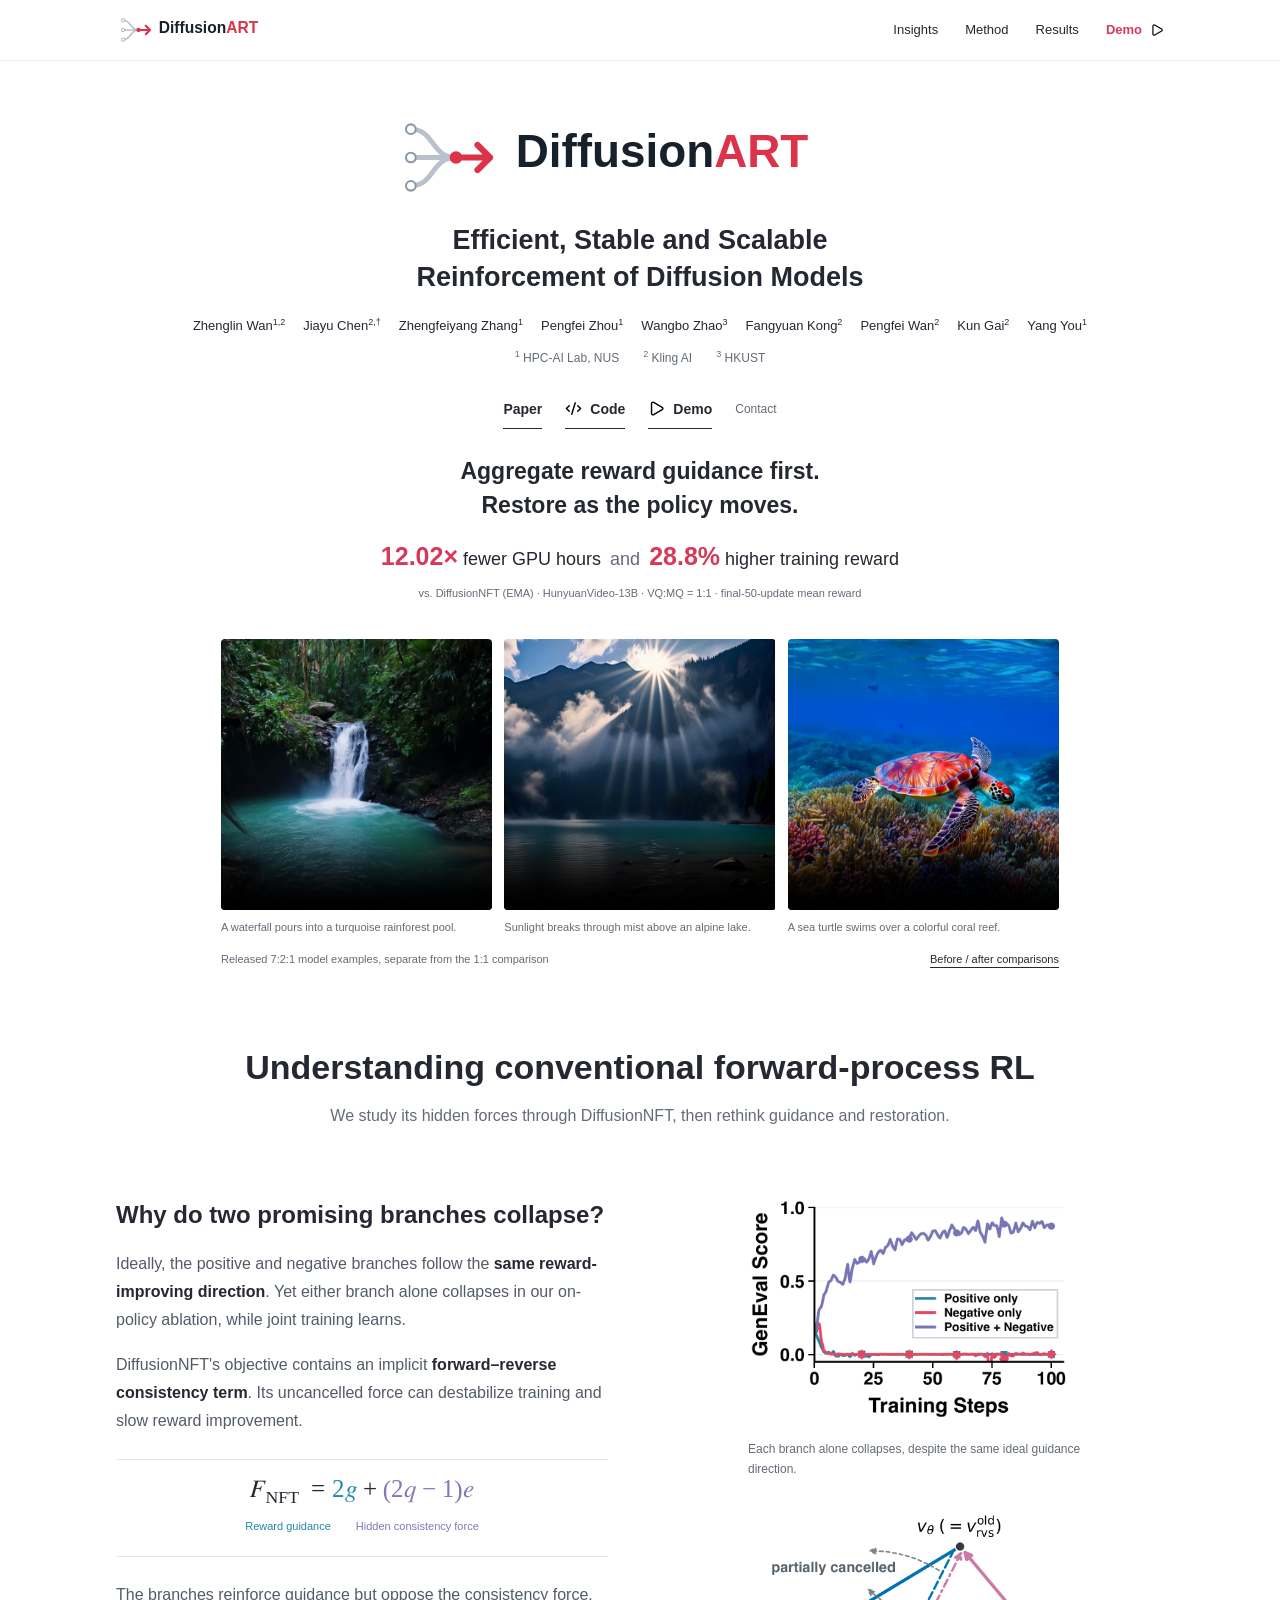
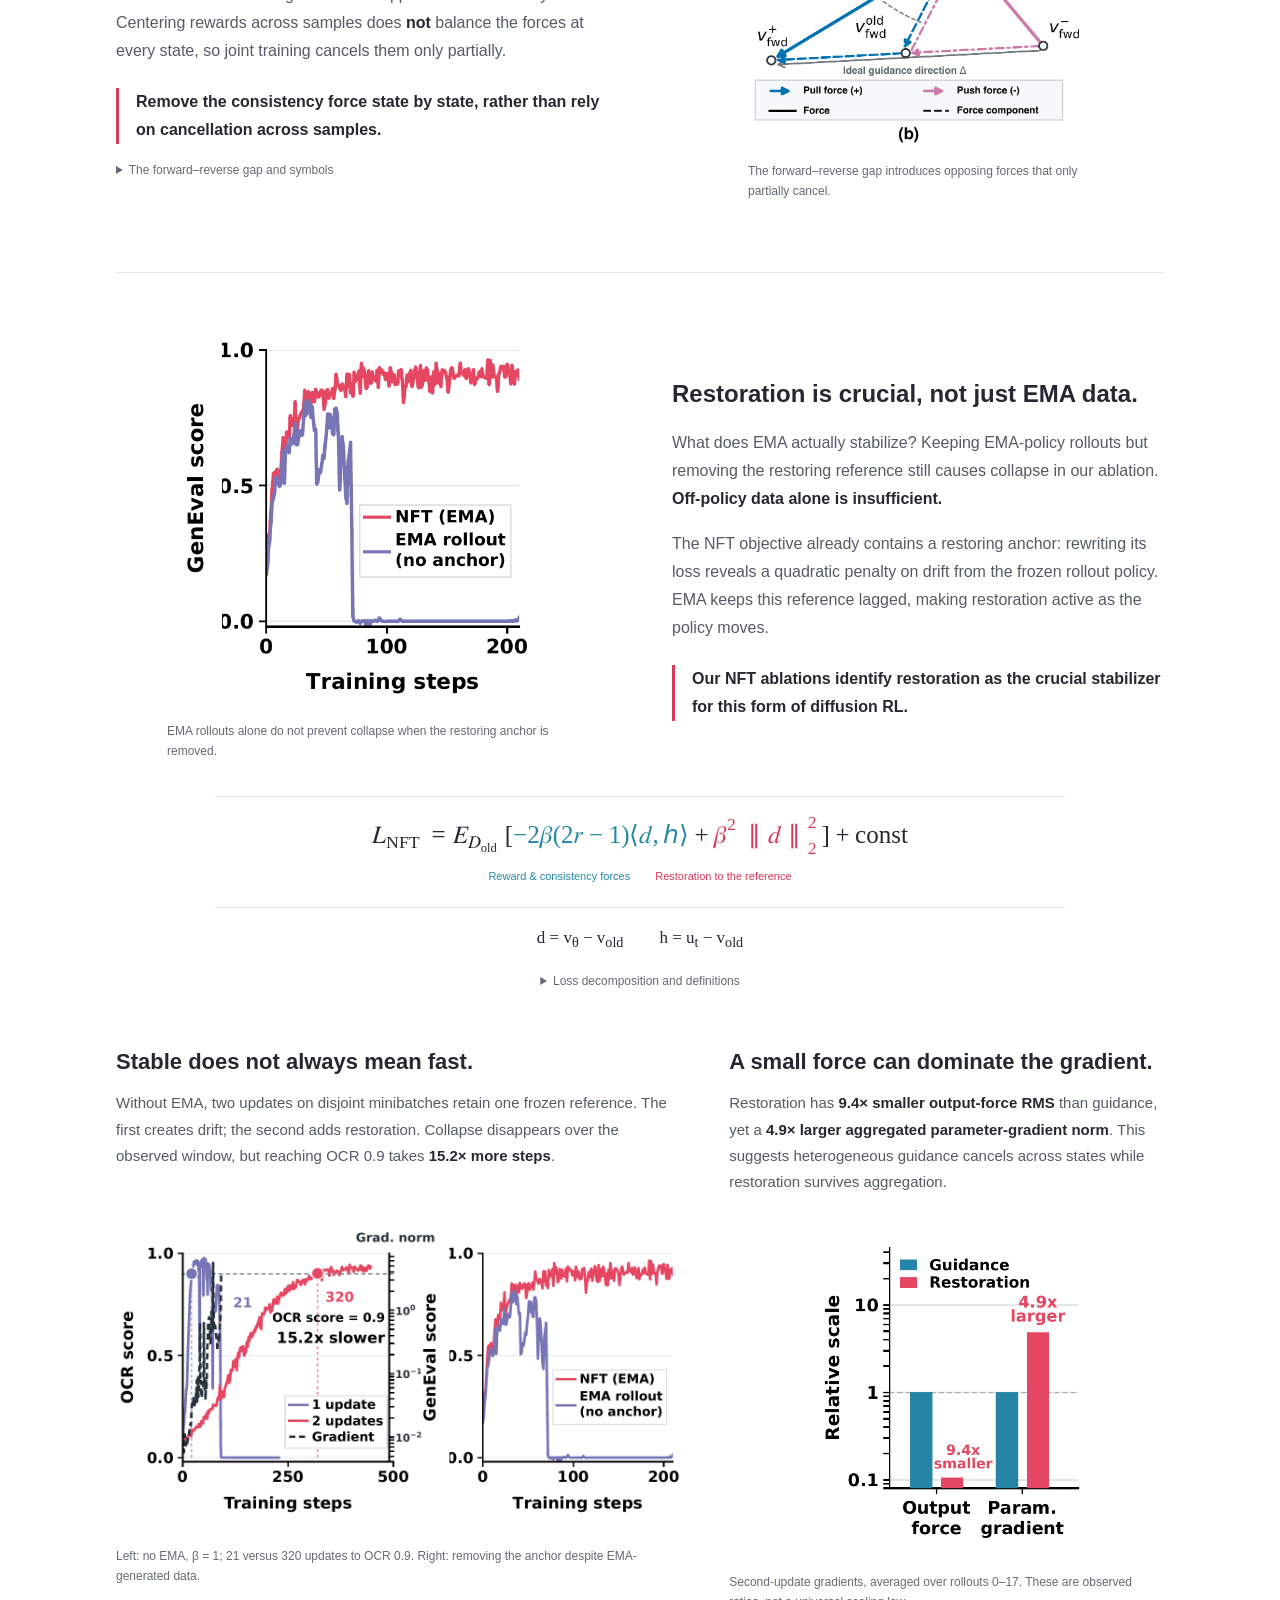
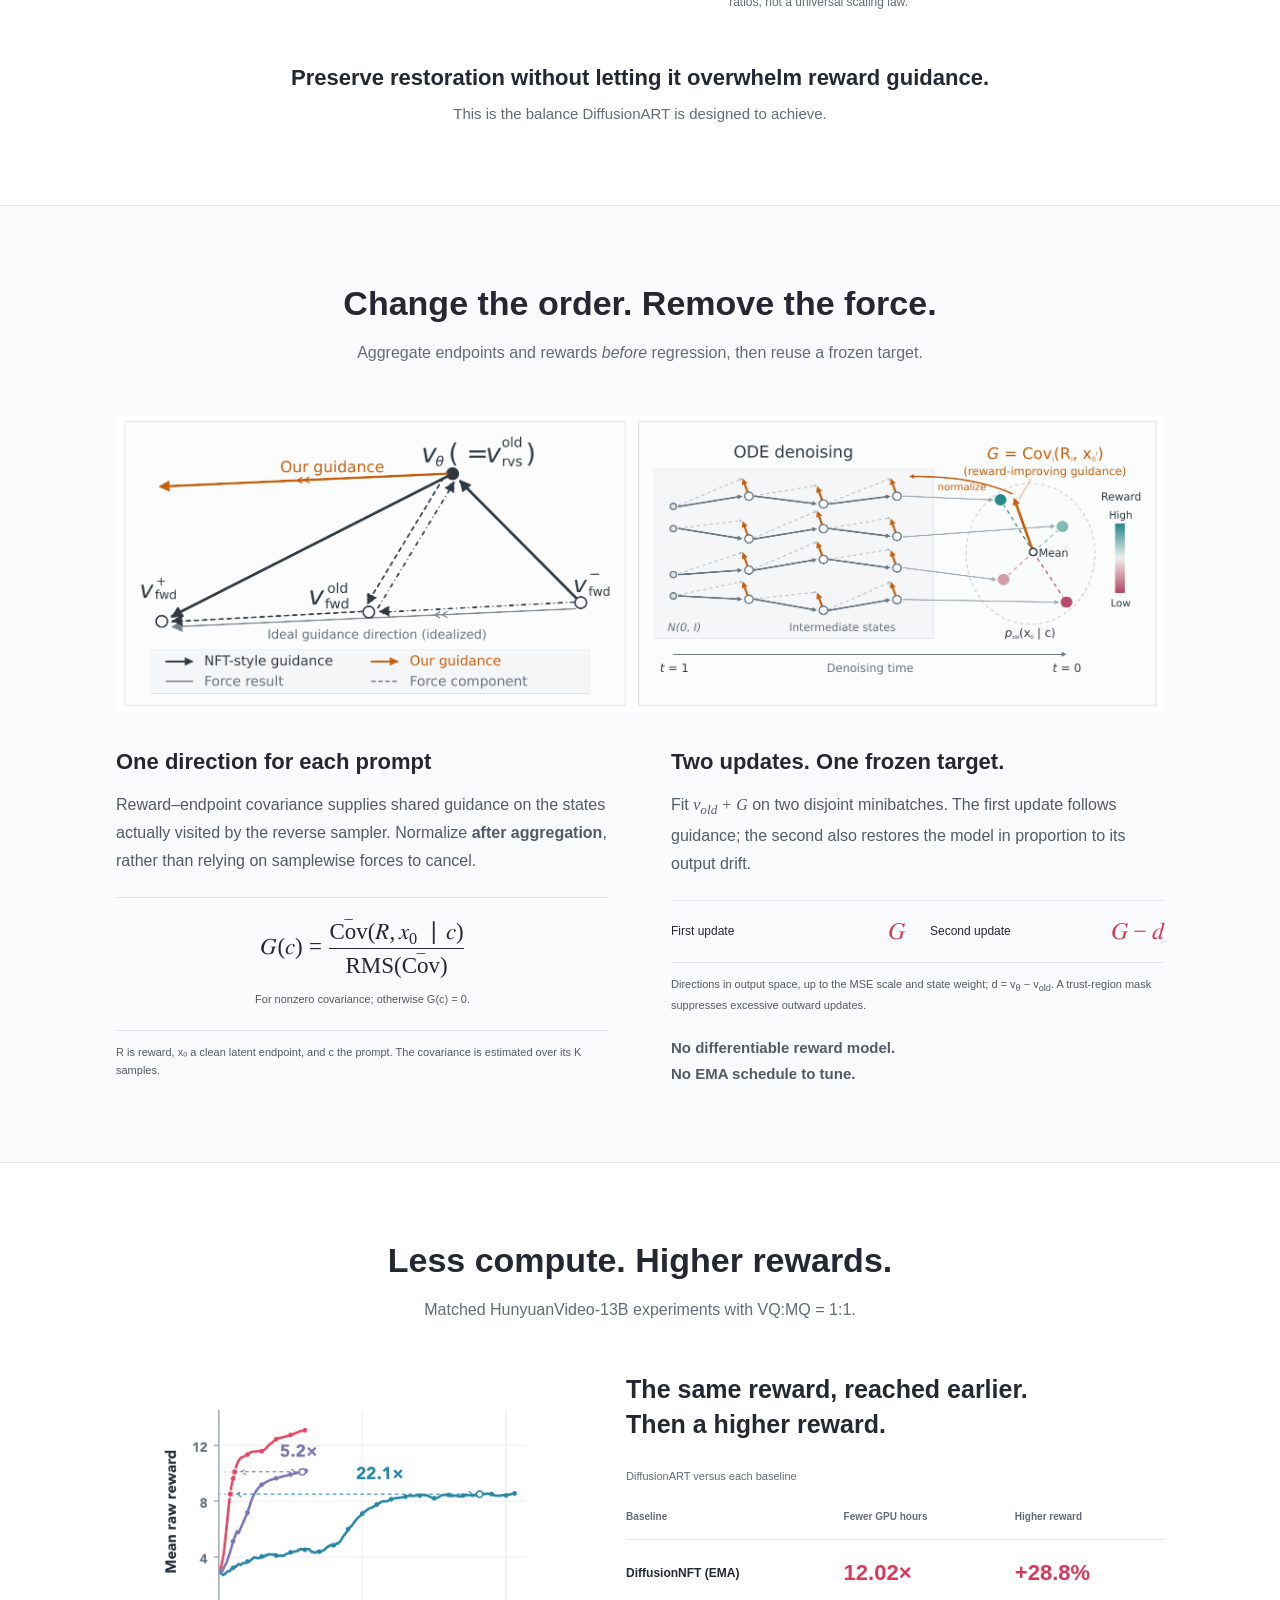
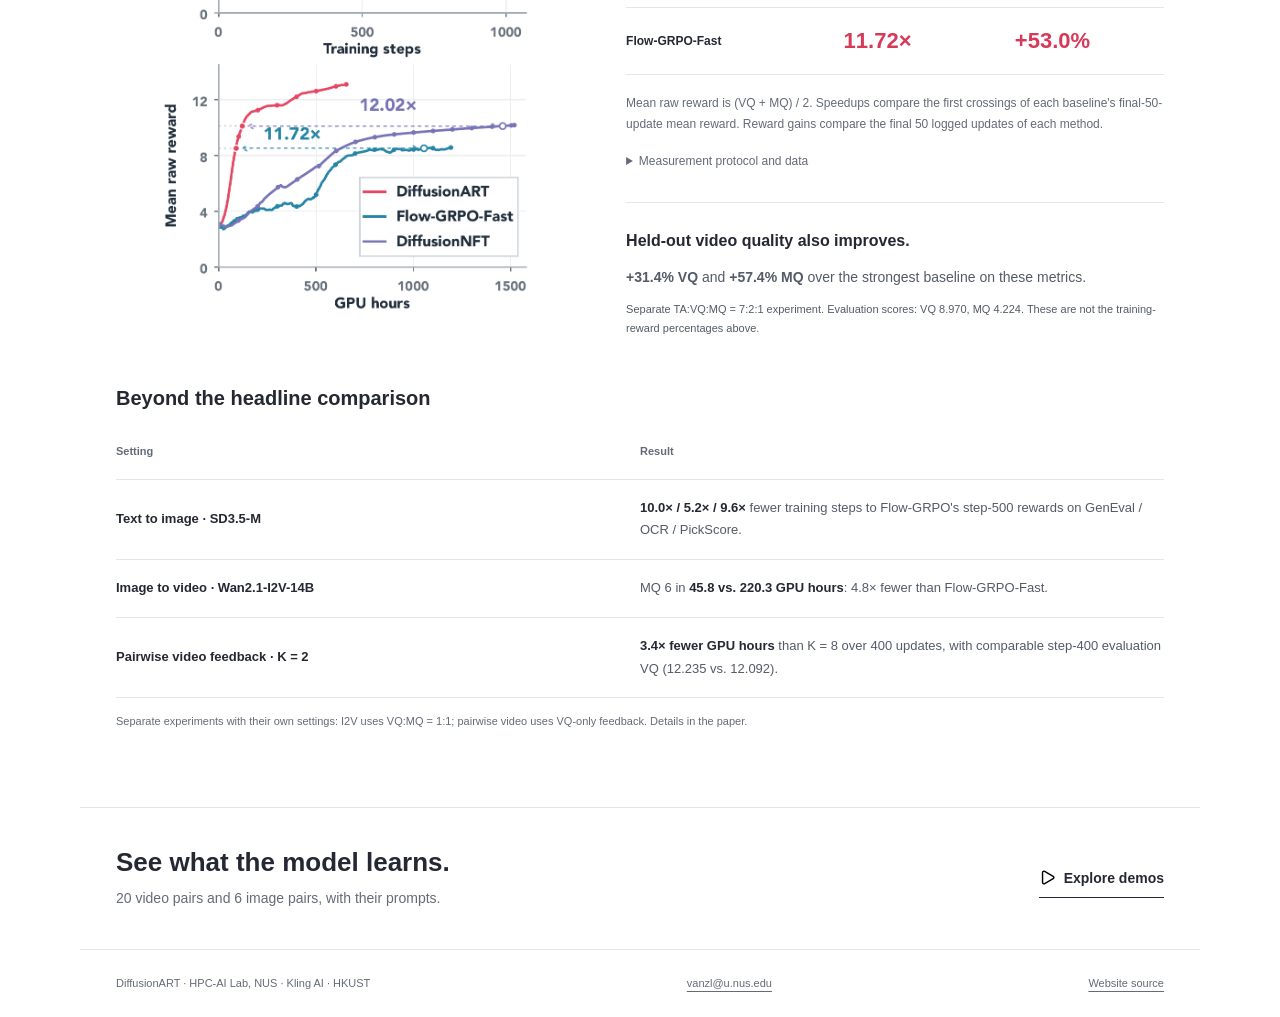
==== docs/index.html @ 5bbec7a7 "Keep the restoration equation legible on narrow screens" ====
<!doctype html>
<html lang="en">
<head>
  <meta charset="utf-8">
  <meta name="viewport" content="width=device-width, initial-scale=1">
  <meta name="theme-color" content="#ffffff">
  <meta name="description" content="DiffusionART discovers what destabilizes diffusion reinforcement, then builds efficient reward guidance with adaptive restoration. Across image and video generation.">
  <meta property="og:title" content="DiffusionART: Efficient, Stable and Scalable Reinforcement of Diffusion Models">
  <meta property="og:description" content="Aggregation-first guidance and adaptive restoration: 12.02x fewer GPU hours to DiffusionNFT's late-stage mean reward on HunyuanVideo-13B, VQ:MQ=1:1.">
  <meta property="og:image" content="https://vanzll.github.io/diffusionart-project/assets/hf-video-00101-after.jpg">
  <meta property="og:url" content="https://vanzll.github.io/diffusionart-project/">
  <link rel="canonical" href="https://vanzll.github.io/diffusionart-project/">
  <title>DiffusionART | Efficient diffusion reinforcement</title>
  <link rel="stylesheet" href="style.css?v=insights-v4">
  <script src="app.js?v=insights-v1" defer></script>
</head>
<body>
  <a class="skip" href="#main">Skip to content</a>
  <header class="site-header"><a href="index.html" class="wordmark"><img src="assets/logo.svg" width="170" height="36" alt="DiffusionART"></a><nav aria-label="Main navigation"><a href="#insight">Insights</a><a href="#method">Method</a><a href="#results">Results</a><a href="demo.html" class="demo-link">Demo <img src="assets/play.svg" width="14" height="14" alt=""></a></nav></header>
  <main id="main">
    <header class="paper-heading wrap">
      <h1><img class="paper-logo" src="assets/logo.svg" width="500" height="106" alt="DiffusionART"></h1>
      <p class="paper-title">Efficient, Stable and Scalable<br>Reinforcement of Diffusion Models</p>
      <div class="authors">
        <p class="author-names"><span>Zhenglin Wan<sup>1,2</sup></span><span>Jiayu Chen<sup>2,†</sup></span><span>Zhengfeiyang Zhang<sup>1</sup></span><span>Pengfei Zhou<sup>1</sup></span><span>Wangbo Zhao<sup>3</sup></span><span>Fangyuan Kong<sup>2</sup></span><span>Pengfei Wan<sup>2</sup></span><span>Kun Gai<sup>2</sup></span><span>Yang You<sup>1</sup></span></p>
        <p class="affiliations"><span><sup>1</sup> HPC-AI Lab, NUS</span><span><sup>2</sup> Kling AI</span><span><sup>3</sup> HKUST</span></p>
      </div>
      <div class="paper-links"><a class="resource-link" href="assets/DiffusionART-paper.pdf">Paper</a><a class="resource-link" href="https://github.com/vanzll/DiffusionART"><img src="assets/code-xml.svg" width="17" height="17" alt="">Code</a><a class="resource-link" href="demo.html"><img src="assets/play.svg" width="16" height="16" alt="">Demo</a><a class="contact-link" href="mailto:vanzl@u.nus.edu">Contact</a></div>
      <p class="hero-thesis">Aggregate reward guidance first.<br>Restore as the policy moves.</p>
      <p class="hero-result"><strong>12.02×</strong> fewer GPU hours <span>and</span> <strong>28.8%</strong> higher training reward<br><small>vs. DiffusionNFT (EMA) · HunyuanVideo-13B · VQ:MQ = 1:1 · final-50-update mean reward</small></p>
    </header>
    <section class="teaser wrap" aria-label="Selected released-model generations">
      <div class="showcase-reel">
        <figure><video class="showcase-video" controls loop muted playsinline preload="none" poster="assets/hf-video-00101-after.jpg" src="assets/hf-video-00101-after.mp4" aria-label="DiffusionART: rainforest waterfall"></video><figcaption>A waterfall pours into a turquoise rainforest pool.</figcaption></figure>
        <figure><video class="showcase-video" controls loop muted playsinline preload="none" poster="assets/hf-video-00102-after.jpg" src="assets/hf-video-00102-after.mp4" aria-label="DiffusionART: alpine lake in drifting mist"></video><figcaption>Sunlight breaks through mist above an alpine lake.</figcaption></figure>
        <figure><video class="showcase-video" controls loop muted playsinline preload="none" poster="assets/hf-video-00115-after.jpg" src="assets/hf-video-00115-after.mp4" aria-label="DiffusionART: sea turtle above a coral reef"></video><figcaption>A sea turtle swims over a colorful coral reef.</figcaption></figure>
      </div>
      <div class="teaser-toolbar"><span>Released 7:2:1 model examples, separate from the 1:1 comparison</span><a href="demo.html">Before / after comparisons</a></div>
    </section>
    <section class="section wrap" id="insight">
      <div class="section-heading"><h2>Understanding conventional forward-process RL</h2><p>We study its hidden forces through DiffusionNFT, then rethink guidance and restoration.</p></div>
      <div class="insight-row">
        <div class="insight-copy"><h3>Why do two promising branches collapse?</h3><p>Ideally, the positive and negative branches follow the <strong>same reward-improving direction</strong>. Yet either branch alone collapses in our on-policy ablation, while joint training learns.</p><p>DiffusionNFT's objective contains an implicit <strong>forward–reverse consistency term</strong>. Its uncancelled force can destabilize training and slow reward improvement.</p>
          <div class="equation"><math display="block" aria-label="At the on-policy initialization, NFT output force equals two times reward guidance plus two q minus one times the consistency gap"><mrow><msub><mi mathvariant="script">F</mi><mtext>NFT</mtext></msub><mo>=</mo><mstyle class="guidance-term"><mn>2</mn><mi>g</mi></mstyle><mo>+</mo><mstyle class="residual-term"><mo>(</mo><mn>2</mn><mi>q</mi><mo>−</mo><mn>1</mn><mo>)</mo><mi>e</mi></mstyle></mrow></math><div class="equation-key"><span class="guidance-term">Reward guidance</span><span class="residual-term">Hidden consistency force</span></div></div>
          <p>The branches reinforce guidance but oppose the consistency force. Centering rewards across samples does <strong>not</strong> balance the forces at every state, so joint training cancels them only partially.</p>
          <p class="insight-takeaway">Remove the consistency force state by state, rather than rely on cancellation across samples.</p>
          <details class="math-details"><summary>The forward–reverse gap and symbols</summary><p>Generated endpoints induce an ideal forward velocity that can differ from the reverse sampler's velocity. Their difference is the consistency gap e. The formula is the normalized output-space force at on-policy initialization for the NFT objective. With goodness weight r in [0,1], q = E[r | sₜ] and g = Cov(r, uₜ | sₜ), where uₜ = x₀ − ε is the rectified-flow target. See Section 3.1 of the paper.</p></details>
        </div>
        <div class="branch-evidence"><figure class="research-figure"><a href="assets/branch-collapse.webp"><img src="assets/branch-collapse.webp" width="924" height="674" loading="lazy" alt="On-policy GenEval ablation: positive-only and negative-only NFT branches collapse, while their combination improves reward."></a><figcaption>Each branch alone collapses, despite the same ideal guidance direction.</figcaption></figure><figure class="research-figure"><a href="assets/consistency-force.webp"><img src="assets/consistency-force.webp" width="1078" height="775" loading="lazy" alt="NFT's positive pull and negative push only partially cancel their forward-reverse consistency forces."></a><figcaption>The forward–reverse gap introduces opposing forces that only partially cancel.</figcaption></figure></div>
      </div>
      <div class="insight-row restoration-row">
        <figure class="research-figure"><a href="assets/ema-restoration.webp"><img src="assets/ema-restoration.webp?v=clean-panel" width="563" height="596" loading="lazy" alt="GenEval reward collapses when EMA rollouts are retained but the old-policy restoration anchor is removed; NFT with EMA remains stable."></a><figcaption>EMA rollouts alone do not prevent collapse when the restoring anchor is removed.</figcaption></figure>
        <div class="insight-copy"><h3>Restoration is crucial, not just EMA data.</h3><p>What does EMA actually stabilize? Keeping EMA-policy rollouts but removing the restoring reference still causes collapse in our ablation. <strong>Off-policy data alone is insufficient.</strong></p><p>The NFT objective already contains a restoring anchor: rewriting its loss reveals a quadratic penalty on drift from the frozen rollout policy. EMA keeps this reference lagged, making restoration active as the policy moves.</p><p class="insight-takeaway">Our NFT ablations identify restoration as the crucial stabilizer for this form of diffusion RL.</p></div>
      </div>
      <div class="restoration-equation">
        <div class="equation">
          <math class="wide-loss" display="block" aria-label="NFT loss equals the old-policy expectation of negative two beta times two r minus one times the inner product of d and h, plus beta squared times squared d norm, plus a constant"><mrow><msub><mi mathvariant="script">L</mi><mtext>NFT</mtext></msub><mo>=</mo><msub><mi mathvariant="double-struck">E</mi><msub><mi mathvariant="script">D</mi><mtext>old</mtext></msub></msub><mo>[</mo><mstyle class="guidance-term"><mo>−</mo><mn>2</mn><mi>β</mi><mo>(</mo><mn>2</mn><mi>r</mi><mo>−</mo><mn>1</mn><mo>)</mo><mo>⟨</mo><mi>d</mi><mo>,</mo><mi>h</mi><mo>⟩</mo></mstyle><mo>+</mo><mstyle class="restoration-term"><msup><mi>β</mi><mn>2</mn></msup><msubsup><mrow><mo>∥</mo><mi>d</mi><mo>∥</mo></mrow><mn>2</mn><mn>2</mn></msubsup></mstyle><mo>]</mo><mo>+</mo><mtext>const</mtext></mrow></math>
          <math class="narrow-loss" display="block" aria-label="NFT loss equals the old-policy expectation of negative two beta times two r minus one times the inner product of d and h, plus beta squared times squared d norm, plus a constant"><mtable columnalign="left" rowspacing="0.4em"><mtr><mtd><msub><mi mathvariant="script">L</mi><mtext>NFT</mtext></msub><mo>=</mo><msub><mi mathvariant="double-struck">E</mi><msub><mi mathvariant="script">D</mi><mtext>old</mtext></msub></msub><mo stretchy="false">[</mo><mstyle class="guidance-term"><mo>−</mo><mn>2</mn><mi>β</mi><mo>(</mo><mn>2</mn><mi>r</mi><mo>−</mo><mn>1</mn><mo>)</mo><mo>⟨</mo><mi>d</mi><mo>,</mo><mi>h</mi><mo>⟩</mo></mstyle></mtd></mtr><mtr><mtd><mspace width="3em"/><mo>+</mo><mstyle class="restoration-term"><msup><mi>β</mi><mn>2</mn></msup><msubsup><mrow><mo>∥</mo><mi>d</mi><mo>∥</mo></mrow><mn>2</mn><mn>2</mn></msubsup></mstyle><mo stretchy="false">]</mo><mo>+</mo><mtext>const</mtext></mtd></mtr></mtable></math>
          <div class="equation-key"><span class="guidance-term">Reward &amp; consistency forces</span><span class="restoration-term">Restoration to the reference</span></div>
        </div>
        <p class="equation-definition"><span>d = v<sub>θ</sub> − v<sub>old</sub></span><span>h = u<sub>t</sub> − v<sub>old</sub></span></p>
        <details class="math-details"><summary>Loss decomposition and definitions</summary><p>The expectation is over old-policy training data. v<sub>old</sub> is the frozen rollout-policy prediction, u<sub>t</sub> = x₀ − ε the forward velocity target, r ∈ [0,1] the reward-derived goodness weight, and β the NFT tilt coefficient. The constant does not depend on trainable parameters. The linear term carries both reward guidance and consistency force; the quadratic term restores the prediction to the reference. Its gradient vanishes at d = 0. This term is part of NFT's objective, not an extra regularizer added by EMA. See Section 3.2.</p></details>
      </div>
      <div class="restoration-evidence">
        <article><h3>Stable does not always mean fast.</h3><p>Without EMA, two updates on disjoint minibatches retain one frozen reference. The first creates drift; the second adds restoration. Collapse disappears over the observed window, but reaching OCR 0.9 takes <strong>15.2× more steps</strong>.</p><figure class="research-figure"><a href="assets/two-update-restoration.webp"><img src="assets/two-update-restoration.webp" width="1210" height="684" loading="lazy" alt="Left: without EMA, NFT with two disjoint updates reaches OCR 0.9 at step 320, versus step 21 for one update before it collapses. Right: EMA rollouts without the restoring anchor also collapse."></a><figcaption>Left: no EMA, β = 1; 21 versus 320 updates to OCR 0.9. Right: removing the anchor despite EMA-generated data.</figcaption></figure></article>
        <article><h3>A small force can dominate the gradient.</h3><p>Restoration has <strong>9.4× smaller output-force RMS</strong> than guidance, yet a <strong>4.9× larger aggregated parameter-gradient norm</strong>. This suggests heterogeneous guidance cancels across states while restoration survives aggregation.</p><figure class="research-figure"><a href="assets/restoration-gradient.webp"><img src="assets/restoration-gradient.webp" width="502" height="630" loading="lazy" alt="Relative guidance and restoration scales: restoration is 9.4 times smaller in output-force RMS but 4.9 times larger in aggregated parameter-gradient norm."></a><figcaption>Second-update gradients, averaged over rollouts 0–17. These are observed ratios, not a universal scaling law.</figcaption></figure></article>
      </div>
      <p class="restoration-insight">Preserve restoration without letting it overwhelm reward guidance.<br><span>This is the balance DiffusionART is designed to achieve.</span></p>
    </section>
    <section class="method-band" id="method"><div class="section wrap">
      <div class="section-heading"><h2>Change the order. Remove the force.</h2><p>Aggregate endpoints and rewards <em>before</em> regression, then reuse a frozen target.</p></div>
      <figure class="method-figure"><a class="method-desktop" href="assets/aggregation-first.webp"><img src="assets/aggregation-first.webp" width="2200" height="623" loading="lazy" alt="DiffusionART aggregates endpoint reward covariance, normalizes once, and shares this direction across states of reverse ODE trajectories."></a><div class="method-mobile"><a href="assets/aggregation-force.webp"><img src="assets/aggregation-force.webp" width="1089" height="623" loading="lazy" alt="Aggregation-first guidance removes the hidden consistency force."></a><a href="assets/aggregation-states.webp"><img src="assets/aggregation-states.webp" width="1100" height="623" loading="lazy" alt="Endpoint reward covariance is normalized once and shared across reverse-rollout states."></a></div></figure>
      <div class="method-details">
        <article>
          <h3>One direction for each prompt</h3>
          <p>Reward–endpoint covariance supplies shared guidance on the states actually visited by the reverse sampler. Normalize <strong>after aggregation</strong>, rather than relying on samplewise forces to cancel.</p>
          <div class="equation compact">
            <math display="block" aria-label="For nonzero covariance, G of c equals covariance of R and x zero given c divided by its root mean square">
              <mrow><mi>G</mi><mo stretchy="false">(</mo><mi>c</mi><mo stretchy="false">)</mo><mo>=</mo>
                <mfrac><mrow><mover><mi mathvariant="normal">Cov</mi><mo>¯</mo></mover><mo>(</mo><mi>R</mi><mo>,</mo><msub><mi>x</mi><mn>0</mn></msub><mo>∣</mo><mi>c</mi><mo>)</mo></mrow><mrow><mi mathvariant="normal">RMS</mi><mo>(</mo><mover><mi mathvariant="normal">Cov</mi><mo>¯</mo></mover><mo>)</mo></mrow></mfrac>
              </mrow>
            </math>
            <p class="equation-condition">For nonzero covariance; otherwise G(c) = 0.</p>
          </div>
          <p class="figure-note">R is reward, x₀ a clean latent endpoint, and c the prompt. The covariance is estimated over its K samples.</p>
        </article>
        <article><h3>Two updates. One frozen target.</h3><p>Fit <span class="inline-math">v<sub>old</sub> + G</span> on two disjoint minibatches. The first update follows guidance; the second also restores the model in proportion to its output drift.</p><div class="update-directions"><div><span>First update</span><math aria-label="First update descent direction G"><mi>G</mi></math></div><div><span>Second update</span><math aria-label="Second update descent direction G minus d"><mi>G</mi><mo>−</mo><mi>d</mi></math></div></div><p class="figure-note">Directions in output space, up to the MSE scale and state weight; d = v<sub>θ</sub> − v<sub>old</sub>. A trust-region mask suppresses excessive outward updates.</p><p class="method-bottomline">No differentiable reward model.<br>No EMA schedule to tune.</p></article>
      </div>
    </div></section>
    <section class="section wrap" id="results">
      <div class="section-heading"><h2>Less compute. Higher rewards.</h2><p>Matched HunyuanVideo-13B experiments with VQ:MQ = 1:1.</p></div>
      <div class="efficiency-layout">
        <figure class="curve"><a href="assets/video-efficiency.webp"><img src="assets/video-efficiency.webp" width="852" height="1140" loading="lazy" alt="Mean raw VQ/MQ reward against training steps and GPU hours. DiffusionART reaches each baseline's late-stage mean reward earlier, with 12.02 times and 11.72 times fewer GPU hours."></a></figure>
        <div class="efficiency-copy"><h3>The same reward, reached earlier.<br>Then a higher reward.</h3><table class="speed-table"><caption>DiffusionART versus each baseline</caption><thead><tr><th scope="col">Baseline</th><th scope="col">Fewer GPU hours</th><th scope="col">Higher reward</th></tr></thead><tbody><tr><th scope="row">DiffusionNFT (EMA)</th><td>12.02×</td><td>+28.8%</td></tr><tr><th scope="row">Flow-GRPO-Fast</th><td>11.72×</td><td>+53.0%</td></tr></tbody></table><p class="result-context">Mean raw reward is (VQ + MQ) / 2. Speedups compare the first crossings of each baseline's final-50-update mean reward. Reward gains compare the final 50 logged updates of each method.</p>
          <details class="math-details"><summary>Measurement protocol and data</summary><p>All methods use an eight-update causal EMA for crossing measurement. Targets are unsmoothed baseline means; crossings use observed points, without interpolation. Elapsed GPU hours include evaluation and waits. The baseline levels are empirical late-stage rewards, not a guarantee of asymptotic convergence.</p><p><a href="assets/cover-curves.csv" download>Curve data</a> / <a href="assets/cover-audit.json">Crossing audit</a> / <a href="assets/research-provenance.json">Figure sources</a></p></details>
          <div class="eval-result"><h4>Held-out video quality also improves.</h4><p><strong>+31.4% VQ</strong> and <strong>+57.4% MQ</strong> over the strongest baseline on these metrics.</p><p class="figure-note">Separate TA:VQ:MQ = 7:2:1 experiment. Evaluation scores: VQ 8.970, MQ 4.224. These are not the training-reward percentages above.</p></div>
        </div>
      </div>
      <div class="scope-results"><h3>Beyond the headline comparison</h3><table class="scope-table"><thead><tr><th scope="col">Setting</th><th scope="col">Result</th></tr></thead><tbody><tr><th scope="row">Text to image · SD3.5-M</th><td><strong>10.0× / 5.2× / 9.6×</strong> fewer training steps to Flow-GRPO's step-500 rewards on GenEval / OCR / PickScore.</td></tr><tr><th scope="row">Image to video · Wan2.1-I2V-14B</th><td>MQ 6 in <strong>45.8 vs. 220.3 GPU hours</strong>: 4.8× fewer than Flow-GRPO-Fast.</td></tr><tr><th scope="row">Pairwise video feedback · K = 2</th><td><strong>3.4× fewer GPU hours</strong> than K = 8 over 400 updates, with comparable step-400 evaluation VQ (12.235 vs. 12.092).</td></tr></tbody></table><p class="figure-note">Separate experiments with their own settings: I2V uses VQ:MQ = 1:1; pairwise video uses VQ-only feedback. Details in the paper.</p></div>
    </section>
    <section class="demo-invitation wrap"><div><h2>See what the model learns.</h2><p>20 video pairs and 6 image pairs, with their prompts.</p></div><a class="resource-link" href="demo.html"><img src="assets/play.svg" width="17" height="17" alt="">Explore demos</a></section>
  </main>
  <footer class="wrap"><p>DiffusionART · HPC-AI Lab, NUS · Kling AI · HKUST</p><a href="mailto:vanzl@u.nus.edu">vanzl@u.nus.edu</a><a href="https://github.com/vanzll/diffusionart-project">Website source</a></footer>
</body>
</html>
---- docs/style.css ----
:root { --ink:#252832; --muted:#646b77; --art:#d73958; --blue:#2588a6; --violet:#8078b9; --line:#e3e6eb; --wash:#fafbfc; --font:"Avenir Next",Avenir,"Segoe UI",Arial,sans-serif; }
* { box-sizing:border-box; }
html { scroll-behavior:smooth; scroll-padding-top:80px; }
body { margin:0; background:white; color:var(--ink); font:16px/1.75 var(--font); letter-spacing:0; }
[hidden] { display:none!important; }
figure,h1,h2,h3,h4,p { margin:0; }
img { display:block; max-width:100%; height:auto; }
a { color:inherit; text-underline-offset:4px; }
button { font:inherit; cursor:pointer; }
a:focus-visible,button:focus-visible,summary:focus-visible,[role=tabpanel]:focus-visible { outline:3px solid var(--blue); outline-offset:5px; }
.wrap { width:min(100%,1120px); margin-inline:auto; padding-inline:36px; }
.section { padding-block:76px; }
h2 { font-size:34px; font-weight:650; line-height:1.25; text-wrap:balance; }
h3 { font-size:24px; font-weight:650; line-height:1.35; text-wrap:balance; }
.section-heading { margin-bottom:48px; text-align:center; }
.section-heading p { margin:14px auto 0; max-width:700px; color:var(--muted); }
.site-header { min-height:60px; padding:12px max(24px,calc((100% - 1048px)/2)); border-bottom:1px solid #eef0f3; display:flex; align-items:center; justify-content:space-between; gap:20px; background:#fffffff5; position:sticky; top:0; z-index:20; }
.wordmark { font-size:18px; font-weight:750; text-decoration:none; }
.wordmark img { width:170px; height:auto; }
nav { display:flex; align-items:center; gap:27px; font-size:13px; font-weight:500; }
nav a { text-decoration:none; }nav a:hover,nav a[aria-current=page] { color:var(--art); }
.demo-link { display:flex; align-items:center; gap:8px; color:var(--art); font-weight:650; }
.skip { position:absolute; top:-80px; left:12px; z-index:99; background:white; padding:10px; }.skip:focus { top:10px; }
.paper-heading { padding-top:44px; padding-bottom:32px; text-align:center; }
.paper-logo { width:500px; margin-inline:auto; }
h1 { font-size:64px; font-weight:750; line-height:1.1; color:var(--art); }
.paper-title { font-size:27px; line-height:1.35; font-weight:550; margin:12px auto 20px; max-width:870px; text-wrap:balance; }
.author-names { display:flex; justify-content:center; flex-wrap:wrap; column-gap:18px; row-gap:3px; max-width:930px; margin-inline:auto; font-size:13px; }
.author-names span { white-space:nowrap; }sup { font-size:9px; }
.affiliations { display:flex; justify-content:center; flex-wrap:wrap; gap:5px 24px; margin-top:9px; color:var(--muted); font-size:12px; }
.paper-links { display:flex; align-items:center; justify-content:center; flex-wrap:wrap; gap:23px; margin-top:20px; }
.resource-link { display:inline-flex; align-items:center; gap:8px; min-height:40px; text-decoration:none; font-size:14px; font-weight:600; border-bottom:1px solid var(--ink); }
.resource-link:hover { color:var(--art); border-color:var(--art); }
.resource-link img { width:17px; height:17px; }
.contact-link { font-size:12px; color:var(--muted); text-decoration:none; }
.hero-thesis { font-size:23px; line-height:1.45; font-weight:600; margin-top:26px; }
.hero-result { margin-top:14px; font-size:18px; line-height:1.65; }.hero-result strong { color:var(--art); font-weight:750; font-size:25px; }.hero-result>span { color:var(--muted); padding-inline:4px; }.hero-result small { font-size:11px; color:var(--muted); }
.teaser { max-width:910px; }
.showcase-reel { display:grid; grid-template-columns:repeat(3,minmax(0,1fr)); gap:12px; }
.showcase-reel video { display:block; width:100%; aspect-ratio:1; object-fit:contain; background:var(--wash); border-radius:4px; }
.showcase-reel figcaption { padding-top:9px; font-size:11px; color:var(--muted); line-height:1.55; }
.teaser-toolbar { display:flex; align-items:center; justify-content:space-between; gap:15px; padding-top:14px; font-size:11px; color:var(--muted); }.teaser-toolbar a { color:var(--ink); }
.insight-row { display:grid; grid-template-columns:minmax(0,1fr) minmax(0,1fr); align-items:center; gap:64px; }
.insight-copy h3 { margin-bottom:18px; }.insight-copy p { color:#535b68; }.insight-copy p+p { margin-top:17px; }.insight-copy strong { color:var(--ink); font-weight:650; }
.insight-copy .insight-takeaway { border-left:3px solid var(--art); padding-left:17px; margin-top:23px; color:var(--ink); font-weight:600; }
.branch-evidence { display:grid; gap:24px; }.branch-evidence .research-figure { max-width:340px; margin-inline:auto; }
.research-figure img { width:100%; height:auto; }.research-figure figcaption { font-size:12px; line-height:1.65; color:var(--muted); margin-top:14px; }
.equation { margin-block:24px; padding-block:20px; border-block:1px solid var(--line); font-size:25px; }
math { font-family:"STIX Two Math","Cambria Math",serif; }.guidance-term { color:var(--blue); }.residual-term { color:var(--violet); }
.restoration-term { color:var(--art); }
.equation-key { display:flex; justify-content:center; gap:25px; margin-top:13px; font-size:11px; font-family:var(--font); }
.equation-condition { font-size:11px!important; text-align:center; margin-top:12px; }
.math-details { margin-top:16px; font-size:12px; color:var(--muted); }.math-details summary { cursor:pointer; width:fit-content; }.math-details p { margin-top:10px; font-size:12px; }
.restoration-row { margin-top:70px; padding-top:65px; border-top:1px solid var(--line); }.restoration-row .research-figure { max-width:390px; margin-inline:auto; }.restoration-row .research-figure img { max-height:370px; object-fit:contain; }
.insight-copy .discovery { font-size:22px; line-height:1.65; }.discovery strong { color:var(--art); }
.restoration-equation { max-width:850px; margin:35px auto 0; }.restoration-equation .equation { margin-bottom:15px; font-size:25px; }.restoration-equation .math-details { text-align:center; }.restoration-equation summary { margin-inline:auto; }.restoration-equation .math-details p { text-align:left; }
.narrow-loss { display:none; }
.equation-definition { display:flex; justify-content:center; flex-wrap:wrap; gap:8px 36px; font-family:Georgia,serif; font-size:17px; }
.restoration-evidence { display:grid; grid-template-columns:minmax(0,1.3fr) minmax(0,1fr); gap:48px; margin-top:55px; }.restoration-evidence h3 { font-size:22px; margin-bottom:14px; }.restoration-evidence p { color:#535b68; font-size:15px; }.restoration-evidence strong { color:var(--ink); }.restoration-evidence .research-figure { margin:24px auto 0; }.restoration-evidence img { height:340px; object-fit:contain; }
.restoration-insight { margin:48px auto 0; text-align:center; font-size:22px; line-height:1.55; font-weight:600; max-width:750px; }.restoration-insight span { color:var(--muted); font-size:15px; font-weight:400; }
.figure-note { font-size:11px; line-height:1.7; color:var(--muted); }.insight-copy .figure-note { margin-top:12px; }
.method-band { background:var(--wash); border-block:1px solid var(--line); }.method-figure img { width:100%; height:auto; }
.method-mobile { display:none; }
.method-details { display:grid; grid-template-columns:repeat(2,minmax(0,1fr)); gap:62px; margin:35px auto 0; }.method-details h3 { font-size:22px; margin-bottom:15px; }.method-details p { color:#535b68; }.method-details .figure-note { font-size:11px; }.equation.compact { margin:22px 0 12px; font-size:23px; }.inline-math { font-family:Georgia,serif; font-style:italic; white-space:nowrap; }
.update-directions { display:grid; grid-template-columns:repeat(2,minmax(0,1fr)); gap:25px; margin:22px 0 12px; padding:20px 0; border-block:1px solid var(--line); }.update-directions div { display:flex; align-items:center; justify-content:space-between; gap:10px; font-size:12px; }.update-directions math { font-size:24px; color:var(--art); }.method-bottomline { margin-top:20px; font-size:15px; font-weight:600; line-height:1.7; }
.efficiency-layout { display:grid; grid-template-columns:minmax(0,.9fr) minmax(0,1.1fr); align-items:center; gap:70px; }.curve { max-width:390px; margin-inline:auto; }.curve img { width:100%; height:auto; }.efficiency-copy h3 { font-size:25px; line-height:1.4; }
.speed-table { width:100%; border-collapse:collapse; margin:25px 0 18px; text-align:left; font-size:12px; }.speed-table caption { text-align:left; font-size:11px; color:var(--muted); margin-bottom:8px; }.speed-table th,.speed-table td { padding:14px 7px; border-bottom:1px solid var(--line); }.speed-table th:first-child { padding-left:0; }.speed-table th { font-weight:550; }.speed-table thead { font-size:10px; color:var(--muted); }.speed-table td { font-size:22px; color:var(--art); font-weight:650; font-variant-numeric:tabular-nums; white-space:nowrap; }
.result-context { color:var(--muted); font-size:12px; }.eval-result { margin-top:30px; padding-top:24px; border-top:1px solid var(--line); }.eval-result h4 { font-size:16px; font-weight:650; }.eval-result p { margin-top:10px; font-size:14px; color:#535b68; }.eval-result .figure-note { font-size:11px; }
.scope-results { margin-top:48px; }.scope-results h3 { font-size:20px; margin-bottom:13px; }.scope-table { width:100%; border-collapse:collapse; font-size:13px; text-align:left; }.scope-table td,.scope-table th { border-bottom:1px solid var(--line); padding:17px 0; }.scope-table th { width:36%; padding-right:28px; font-weight:550; }.scope-table thead { color:var(--muted); font-size:11px; }.scope-table td { color:#535b68; }.scope-table strong { color:var(--ink); font-weight:650; }.scope-results>.figure-note { margin-top:14px; }
.demo-invitation { display:flex; align-items:center; justify-content:space-between; gap:28px; padding-block:38px; border-top:1px solid var(--line); }.demo-invitation h2 { font-size:26px; }.demo-invitation p { margin-top:8px; font-size:14px; color:var(--muted); }.demo-invitation .resource-link { white-space:nowrap; }
footer { border-top:1px solid var(--line); padding-block:24px; display:flex; justify-content:space-between; flex-wrap:wrap; gap:12px; font-size:11px; color:var(--muted); }
.demo-heading { padding-block:46px 13px; text-align:center; }.demo-heading h1 { font-size:42px; color:var(--ink); }
.result-tabs { display:flex; justify-content:center; gap:36px; border-bottom:1px solid var(--line); margin:15px 0 28px; }.result-tabs button { background:none; border:0; border-bottom:2px solid transparent; padding:12px 0; font-size:14px; color:var(--muted); }.result-tabs button[aria-selected=true] { color:var(--art); border-color:var(--art); font-weight:650; }
.demo-panel { padding-bottom:8px; }.gallery-heading { display:flex; justify-content:space-between; align-items:center; gap:15px; margin:16px 0 12px; }.gallery-heading h3 { font-size:21px; }.pair-actions { display:flex; gap:8px; }
.icon-button { display:flex; align-items:center; justify-content:center; width:38px; height:38px; border:1px solid var(--line); border-radius:4px; background:white; }.icon-button:hover { border-color:var(--art); }.icon-button:disabled { opacity:.45; cursor:wait; }.icon-button img { width:18px; height:18px; }
.prompt { font-family:Georgia,serif; font-size:21px; line-height:1.5; min-height:80px; padding:3px 0 18px; max-width:850px; overflow-wrap:anywhere; }
.video-pair,.image-pair { display:grid; grid-template-columns:repeat(2,minmax(0,1fr)); gap:16px; max-width:900px; margin-inline:auto; }.video-pair video,.image-pair img { display:block; width:100%; aspect-ratio:1; object-fit:contain; background:var(--wash); border-radius:4px; }
.video-pair figcaption,.image-pair figcaption { padding:0 0 9px; color:var(--muted); font-size:12px; }.art-label { color:var(--art)!important; font-weight:650; }
.media-status { margin-top:7px; min-height:23px; font-size:12px; color:var(--muted); }
.choices { display:grid; grid-template-columns:repeat(6,minmax(0,1fr)); gap:14px; margin-top:12px; }.choices button { padding:0; background:transparent; border:0; border-bottom:2px solid transparent; text-align:left; font-size:12px; color:var(--muted); }.choices img { width:100%; aspect-ratio:1; object-fit:contain; border-radius:2px; }.choices span { display:block; padding:7px 0; }.choices button[aria-pressed=true] { color:var(--art); border-color:var(--art); font-weight:650; }.choices button:hover img { opacity:.85; }
#video-choices { grid-template-columns:repeat(8,minmax(0,1fr)); }
.provenance { margin-top:16px; font-size:11px; color:var(--muted); }.provenance summary { cursor:pointer; width:fit-content; }.provenance p { margin-top:8px; overflow-wrap:anywhere; }.benchmark { font-size:12px; color:var(--blue); }.selection-note { margin-block:25px 38px; color:var(--muted); font-size:11px; }
@media(max-width:850px) { .wrap { padding-inline:24px; }.section { padding-block:58px; }.insight-row,.method-details { gap:35px; }.efficiency-layout { gap:30px; }.paper-title { font-size:25px; }.speed-table td { font-size:19px; }.speed-table th,.speed-table td { padding-inline:4px; } }
@media(max-width:650px) {
  html { scroll-padding-top:66px; }.site-header { padding:12px 18px; min-height:54px; gap:15px; }.wordmark { font-size:16px; }nav { gap:16px; font-size:12px; }nav a[href='#method'] { display:none; }.demo-link { gap:5px; }
  .wordmark img { width:140px; }.paper-logo { width:370px; }
  .wrap { padding-inline:20px; }.paper-heading { padding-top:32px; padding-bottom:24px; }h1 { font-size:44px; }.paper-title { font-size:21px; margin-top:11px; margin-bottom:18px; }.paper-title br { display:none; }.author-names { font-size:11px; gap:3px 12px; }.affiliations { font-size:10px; gap:4px 15px; }.paper-links { gap:21px; margin-top:17px; }.resource-link { font-size:12px; min-height:36px; }.hero-thesis { font-size:20px; margin-top:22px; }.hero-result { font-size:15px; }.hero-result strong { font-size:21px; }.hero-result small { font-size:10px; }
  .showcase-reel { gap:7px; }.showcase-reel figcaption { font-size:9px; line-height:1.45; }.teaser-toolbar { font-size:10px; }
  .section { padding-block:48px; }h2 { font-size:27px; }h3 { font-size:22px; }.section-heading { margin-bottom:30px; }.section-heading p { font-size:14px; }.insight-row { grid-template-columns:1fr; gap:28px; }.insight-copy p { font-size:14px; }.research-figure { max-width:450px; margin-inline:auto; }.research-figure figcaption { font-size:11px; }.restoration-row { margin-top:40px; padding-top:40px; }.restoration-row .insight-copy { order:-1; }.restoration-row .research-figure img { max-height:300px; }.insight-copy .discovery { font-size:20px; }.insight-copy .figure-note { font-size:11px; }.equation { font-size:24px; }.equation-key { gap:20px; font-size:10px; }
  .branch-evidence { gap:25px; }.restoration-equation .equation { font-size:17px; }.restoration-equation .wide-loss { display:none; }.restoration-equation .narrow-loss { display:block math; }.restoration-equation .equation-key { gap:12px; font-size:10px; }.equation-definition { font-size:15px; gap:8px 25px; }.restoration-evidence { grid-template-columns:1fr; gap:36px; margin-top:38px; }.restoration-evidence p { font-size:14px; }.restoration-evidence .research-figure { max-width:310px; }.restoration-evidence img { height:310px; }.restoration-insight { font-size:20px; margin-top:35px; }.restoration-insight span { font-size:13px; }
  .method-details { grid-template-columns:1fr; gap:38px; margin-top:25px; }.method-details p { font-size:14px; }.method-details .figure-note { font-size:11px; }.update-directions { margin-top:18px; }.method-details h3 { font-size:21px; }.method-desktop { display:none; }.method-mobile { display:grid; gap:18px; }.method-bottomline { font-size:14px; }
  .efficiency-layout { grid-template-columns:1fr; gap:28px; }.curve { max-width:330px; }.efficiency-copy h3 { font-size:22px; }.speed-table td { font-size:21px; }.scope-results { margin-top:35px; }.scope-table { font-size:12px; }.scope-table th { width:37%; padding-right:15px; }.scope-results>.figure-note { font-size:10px; }
  .demo-invitation { align-items:flex-start; flex-direction:column; gap:14px; padding-block:28px; }.demo-invitation h2 { font-size:23px; }.demo-invitation p { font-size:13px; }
  .demo-heading { padding-top:32px; }.demo-heading h1 { font-size:32px; }.result-tabs { margin-top:10px; }.gallery-heading h3 { font-size:19px; }.prompt { font-size:17px; min-height:92px; }.video-pair,.image-pair { gap:8px; }.video-pair figcaption,.image-pair figcaption { font-size:11px; }.choices,#video-choices { grid-template-columns:repeat(3,minmax(0,1fr)); gap:12px; }.choices button { font-size:11px; }.benchmark { font-size:11px; }
}
@media(max-width:360px) { .wordmark { font-size:14px; }.wordmark img { width:120px; }nav { gap:11px; font-size:11px; }.restoration-equation .equation { font-size:15px; }.speed-table { font-size:11px; }.speed-table td { font-size:18px; } }
@media(prefers-reduced-motion:reduce) { html { scroll-behavior:auto; } }
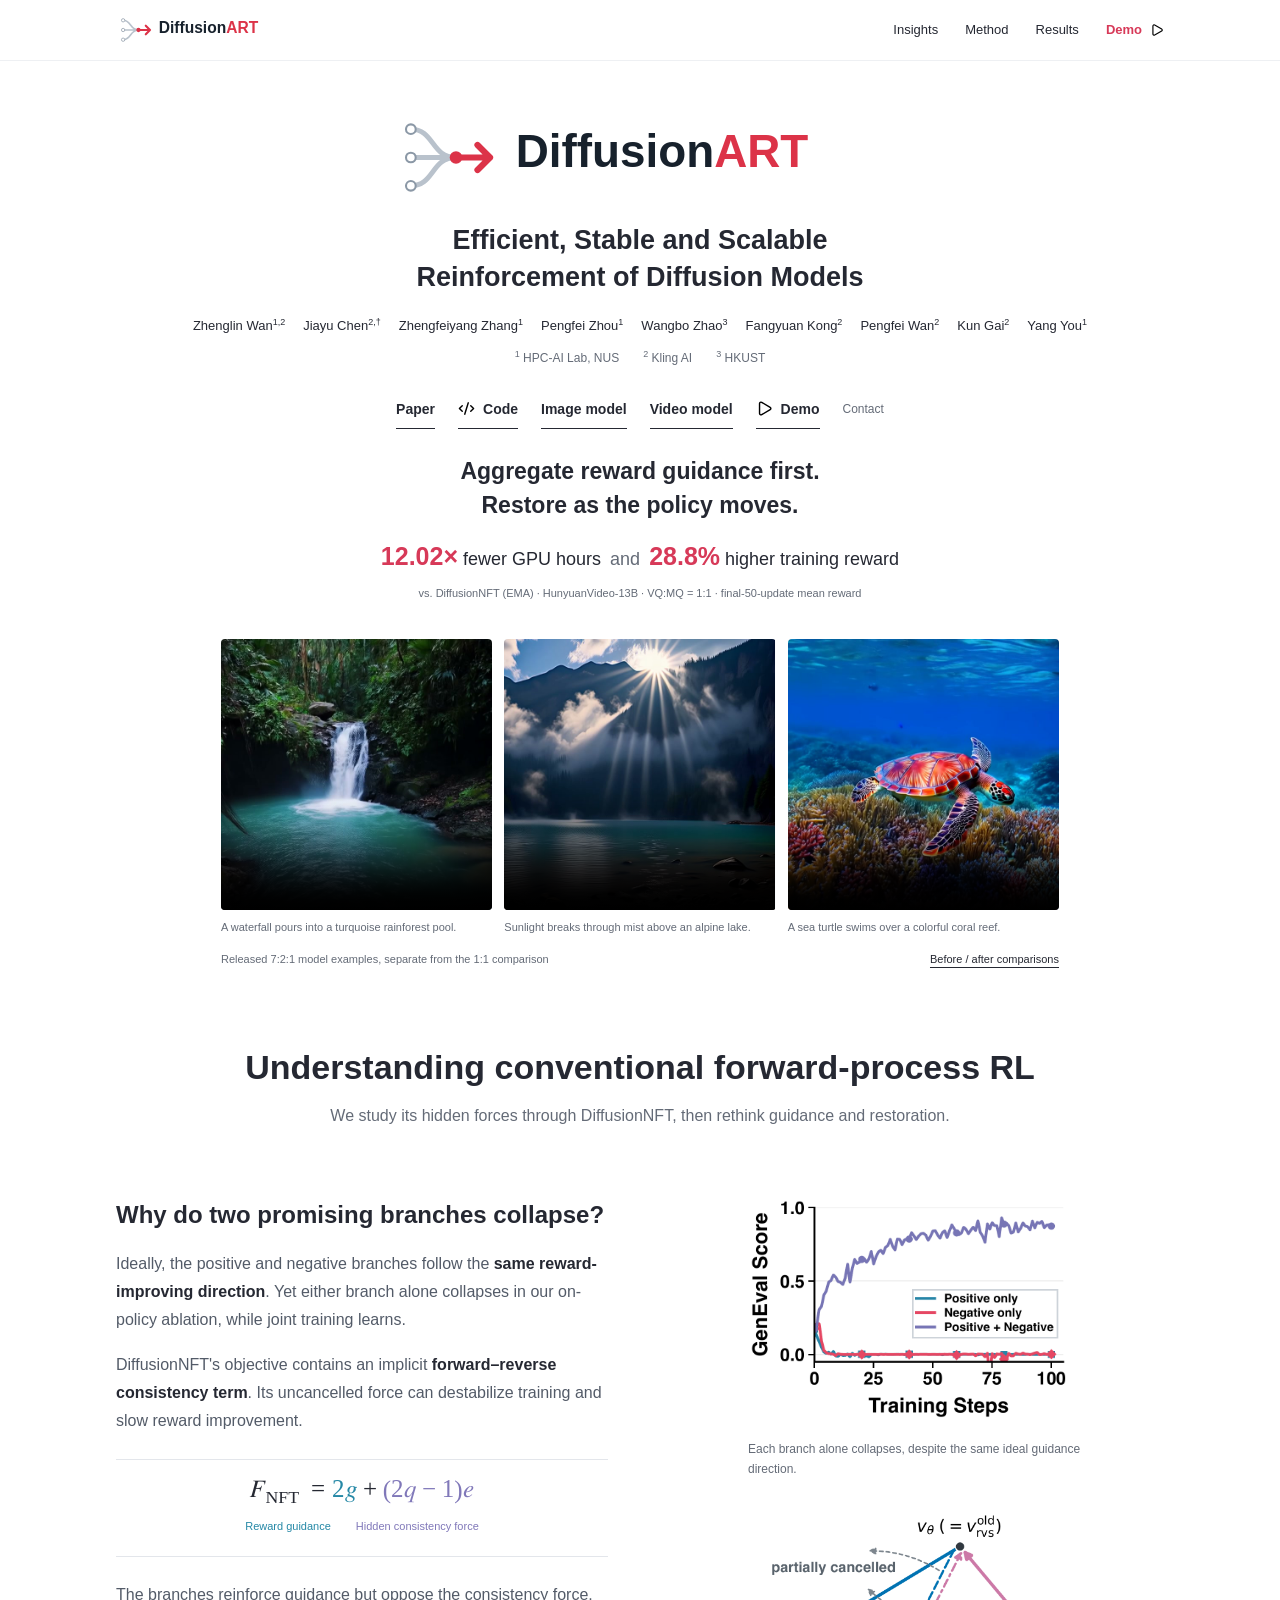
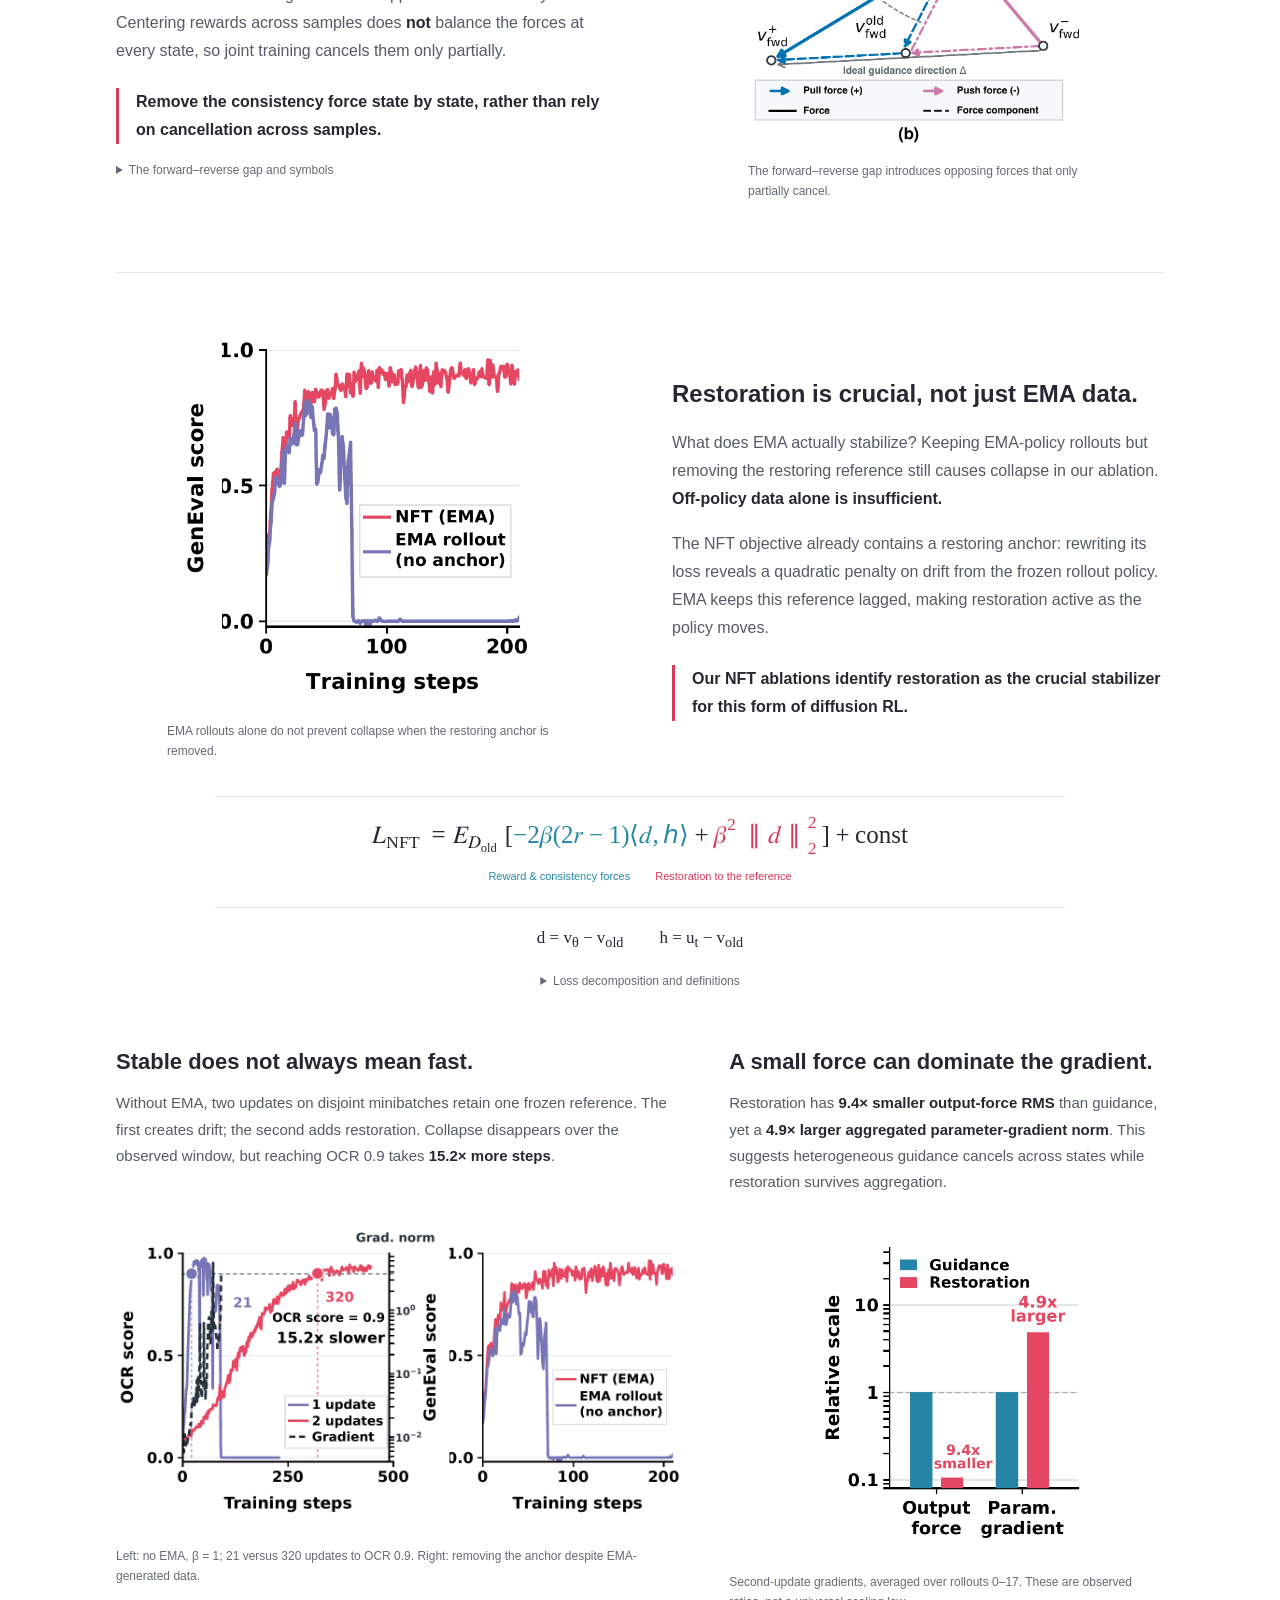
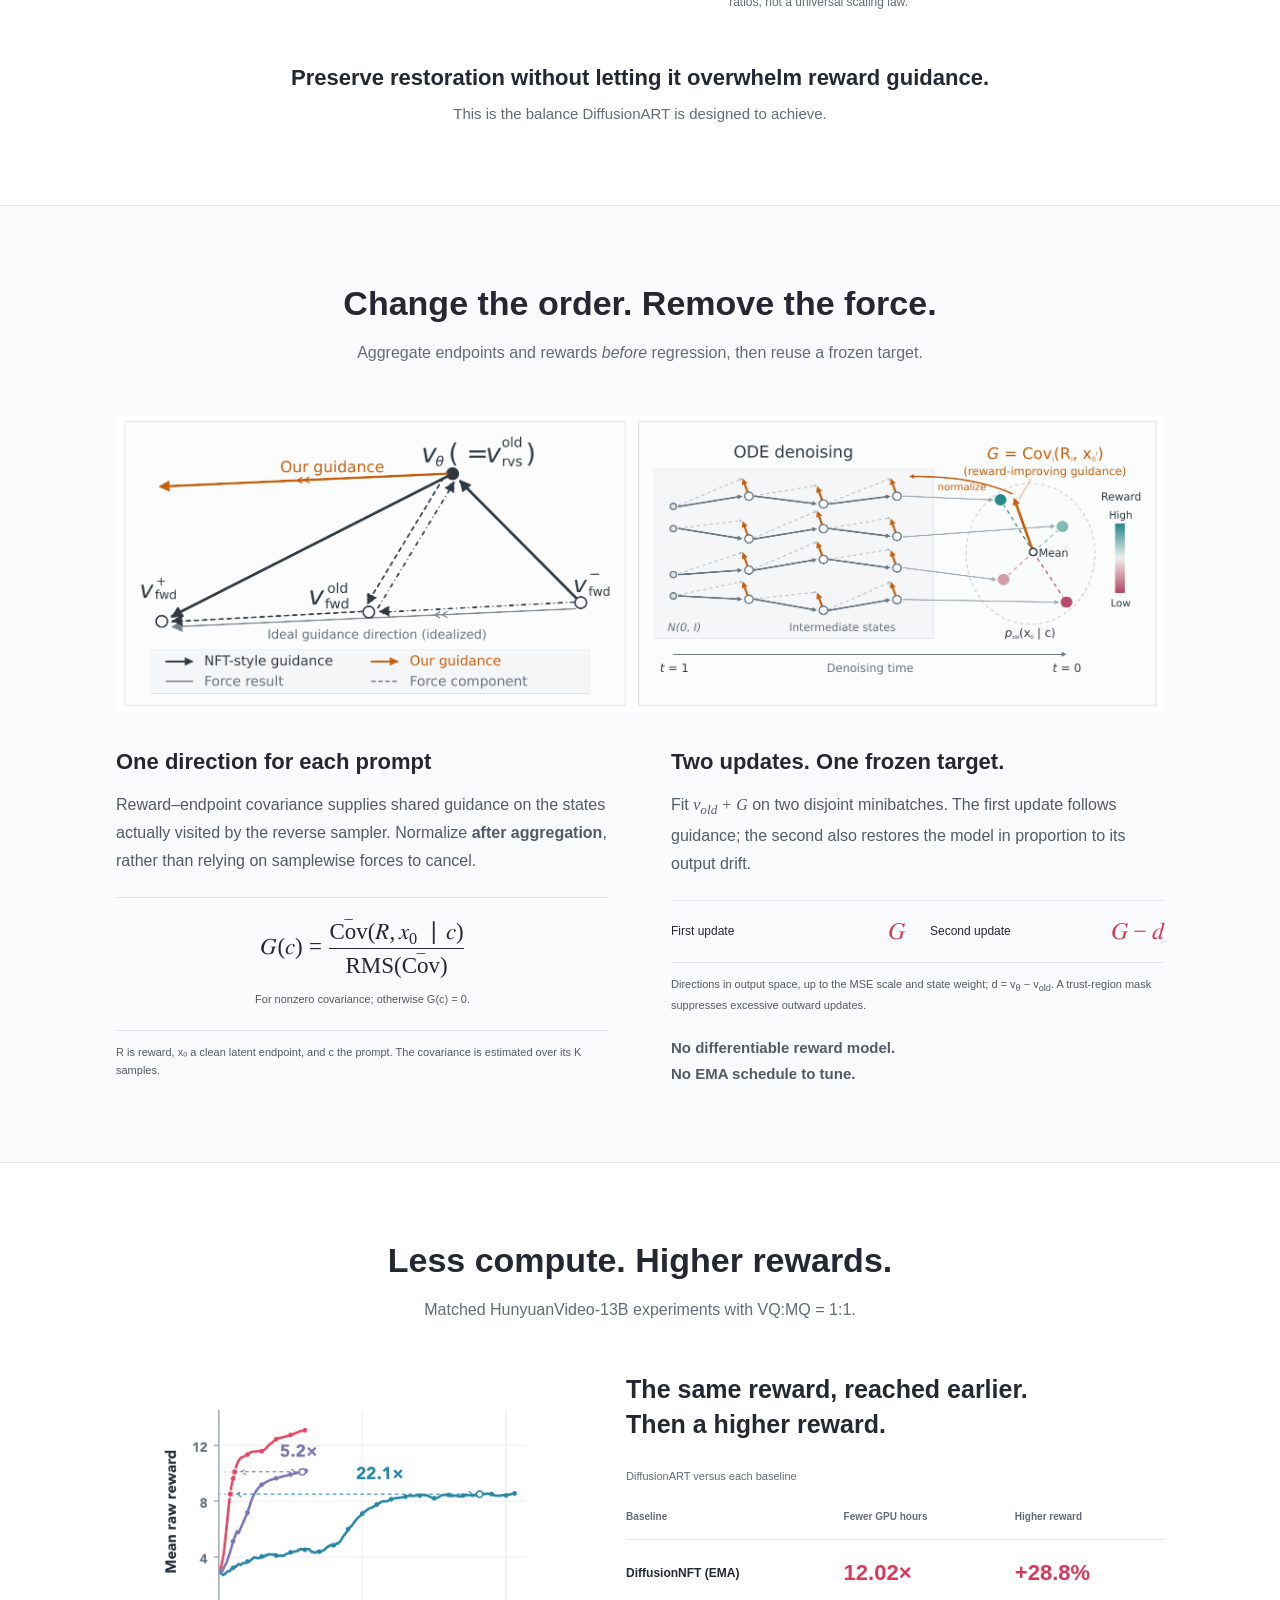
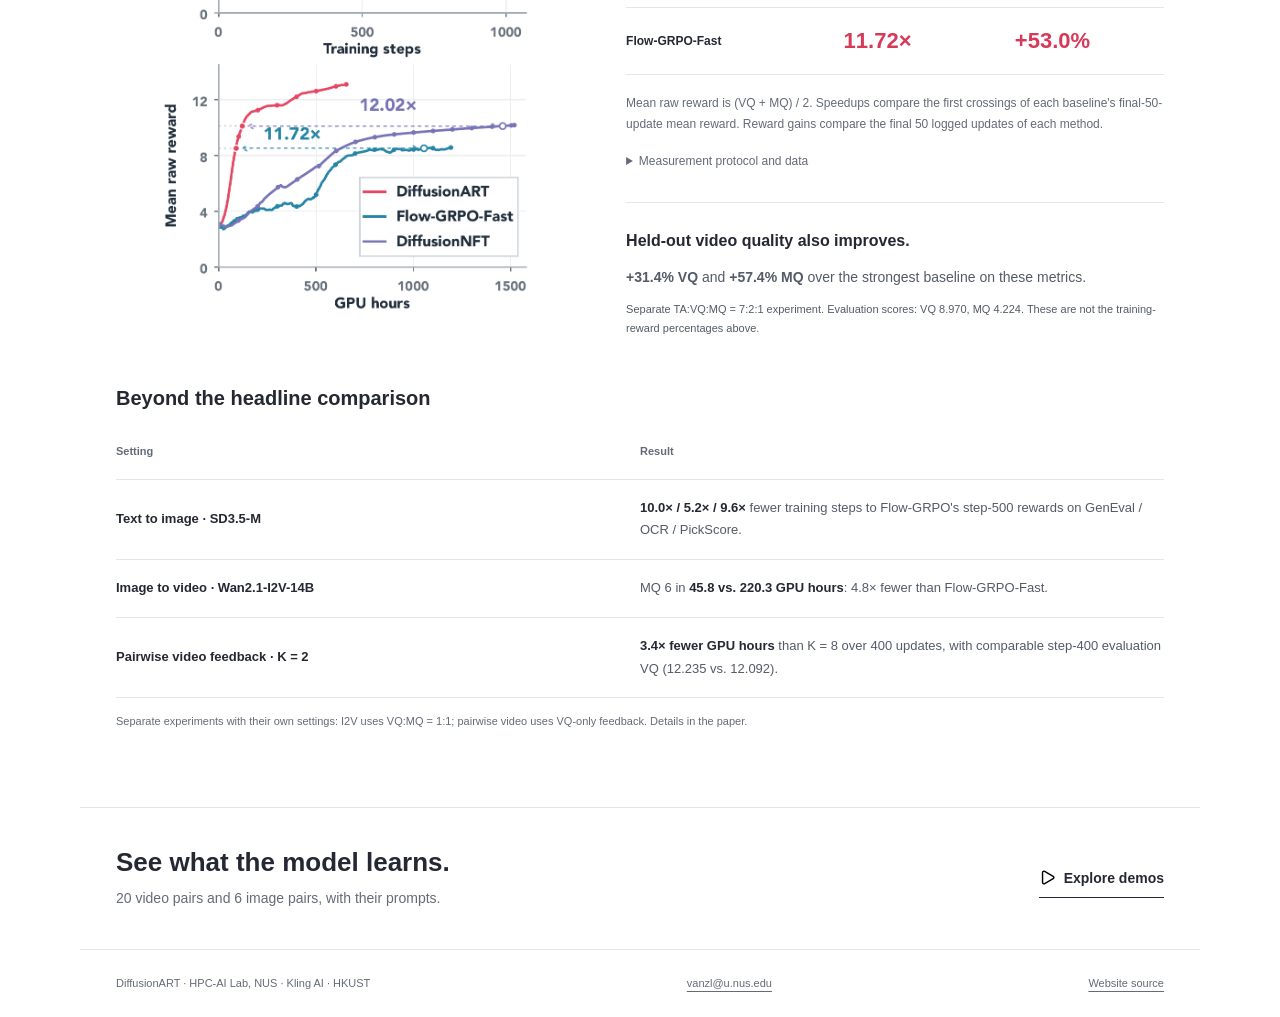
==== commit 5b958498: "Link the arXiv paper and released Hugging Face models" ====
--- a/docs/index.html
+++ b/docs/index.html
@@ -25,7 +25,7 @@
         <p class="author-names"><span>Zhenglin Wan<sup>1,2</sup></span><span>Jiayu Chen<sup>2,†</sup></span><span>Zhengfeiyang Zhang<sup>1</sup></span><span>Pengfei Zhou<sup>1</sup></span><span>Wangbo Zhao<sup>3</sup></span><span>Fangyuan Kong<sup>2</sup></span><span>Pengfei Wan<sup>2</sup></span><span>Kun Gai<sup>2</sup></span><span>Yang You<sup>1</sup></span></p>
         <p class="affiliations"><span><sup>1</sup> HPC-AI Lab, NUS</span><span><sup>2</sup> Kling AI</span><span><sup>3</sup> HKUST</span></p>
       </div>
-      <div class="paper-links"><a class="resource-link" href="assets/DiffusionART-paper.pdf">Paper</a><a class="resource-link" href="https://github.com/vanzll/DiffusionART"><img src="assets/code-xml.svg" width="17" height="17" alt="">Code</a><a class="resource-link" href="demo.html"><img src="assets/play.svg" width="16" height="16" alt="">Demo</a><a class="contact-link" href="mailto:vanzl@u.nus.edu">Contact</a></div>
+      <div class="paper-links"><a class="resource-link" href="https://arxiv.org/abs/2610.12572">Paper</a><a class="resource-link" href="https://github.com/vanzll/DiffusionART"><img src="assets/code-xml.svg" width="17" height="17" alt="">Code</a><a class="resource-link" href="https://huggingface.co/vanzl/DiffusionART-SD35M-MultiReward">Image model</a><a class="resource-link" href="https://huggingface.co/vanzl/DiffusionART-HunyuanVideo-7-2-1">Video model</a><a class="resource-link" href="demo.html"><img src="assets/play.svg" width="16" height="16" alt="">Demo</a><a class="contact-link" href="mailto:vanzl@u.nus.edu">Contact</a></div>
       <p class="hero-thesis">Aggregate reward guidance first.<br>Restore as the policy moves.</p>
       <p class="hero-result"><strong>12.02×</strong> fewer GPU hours <span>and</span> <strong>28.8%</strong> higher training reward<br><small>vs. DiffusionNFT (EMA) · HunyuanVideo-13B · VQ:MQ = 1:1 · final-50-update mean reward</small></p>
     </header>
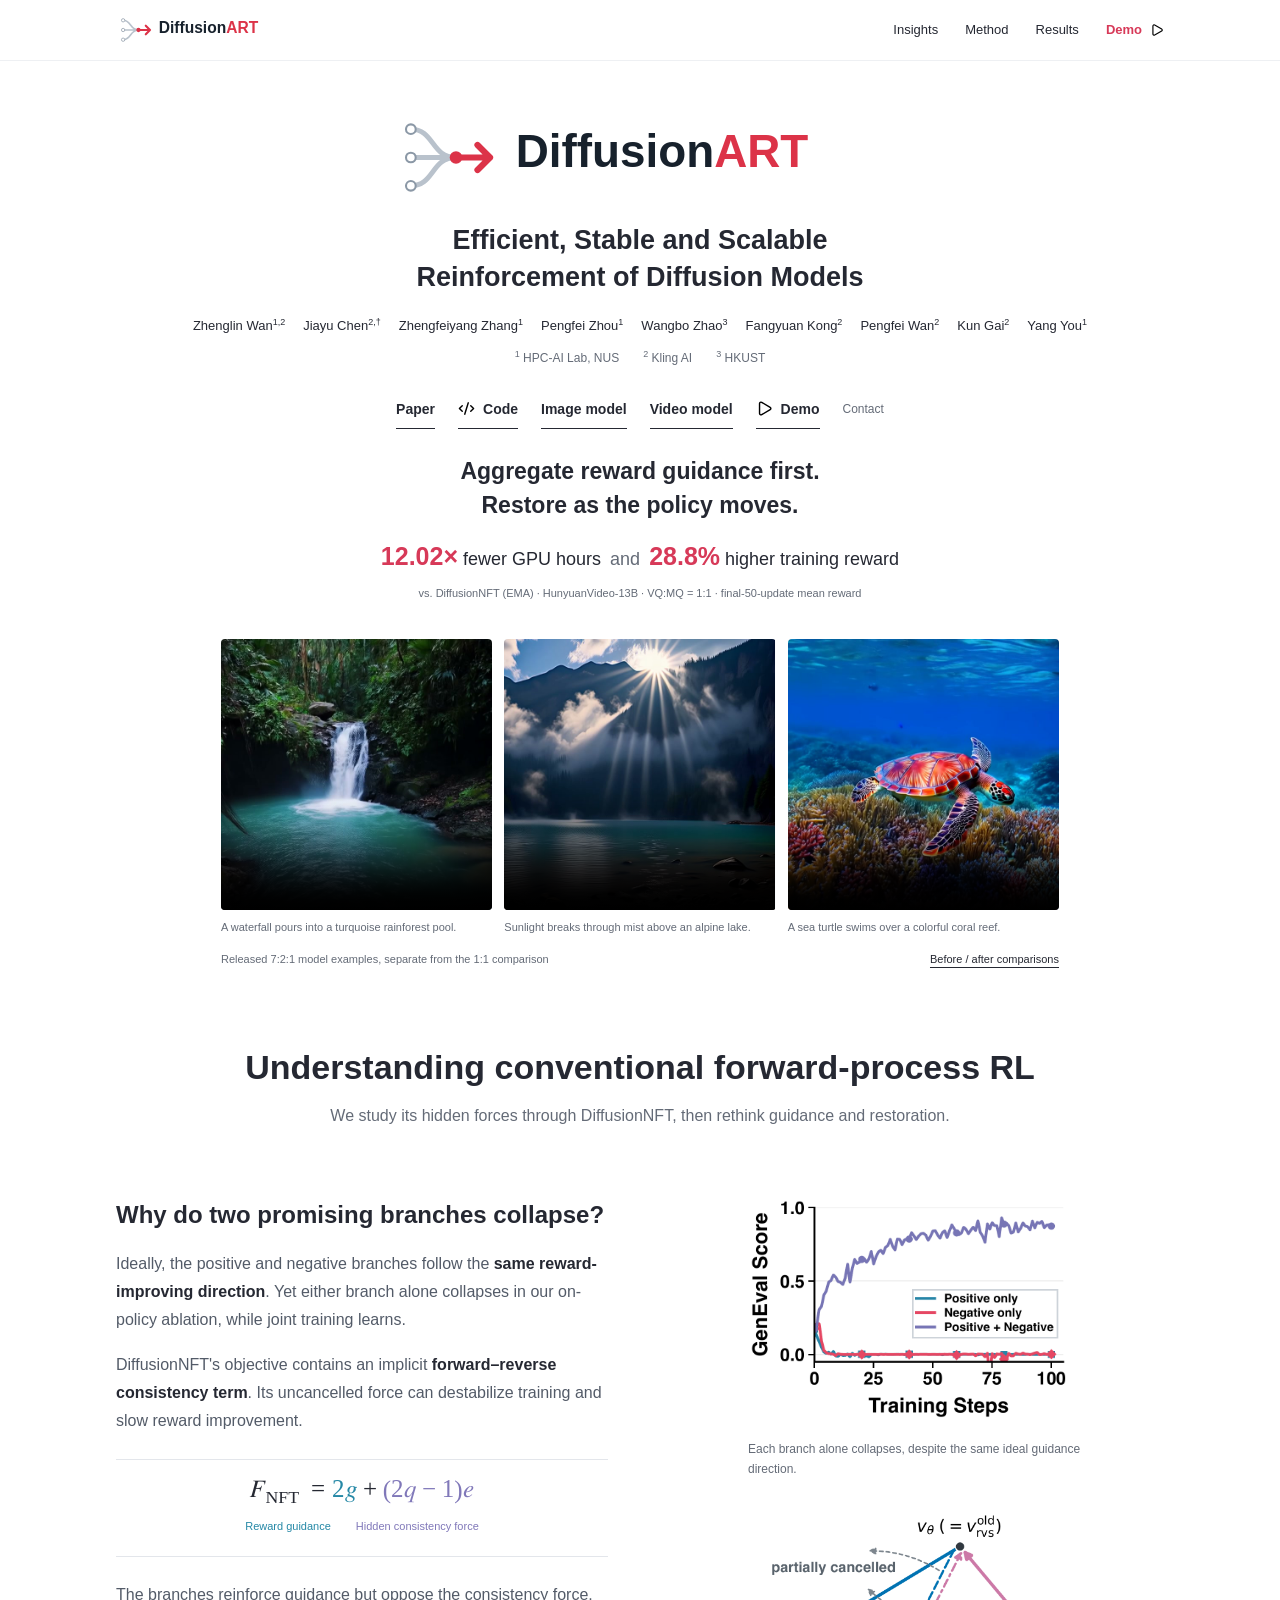
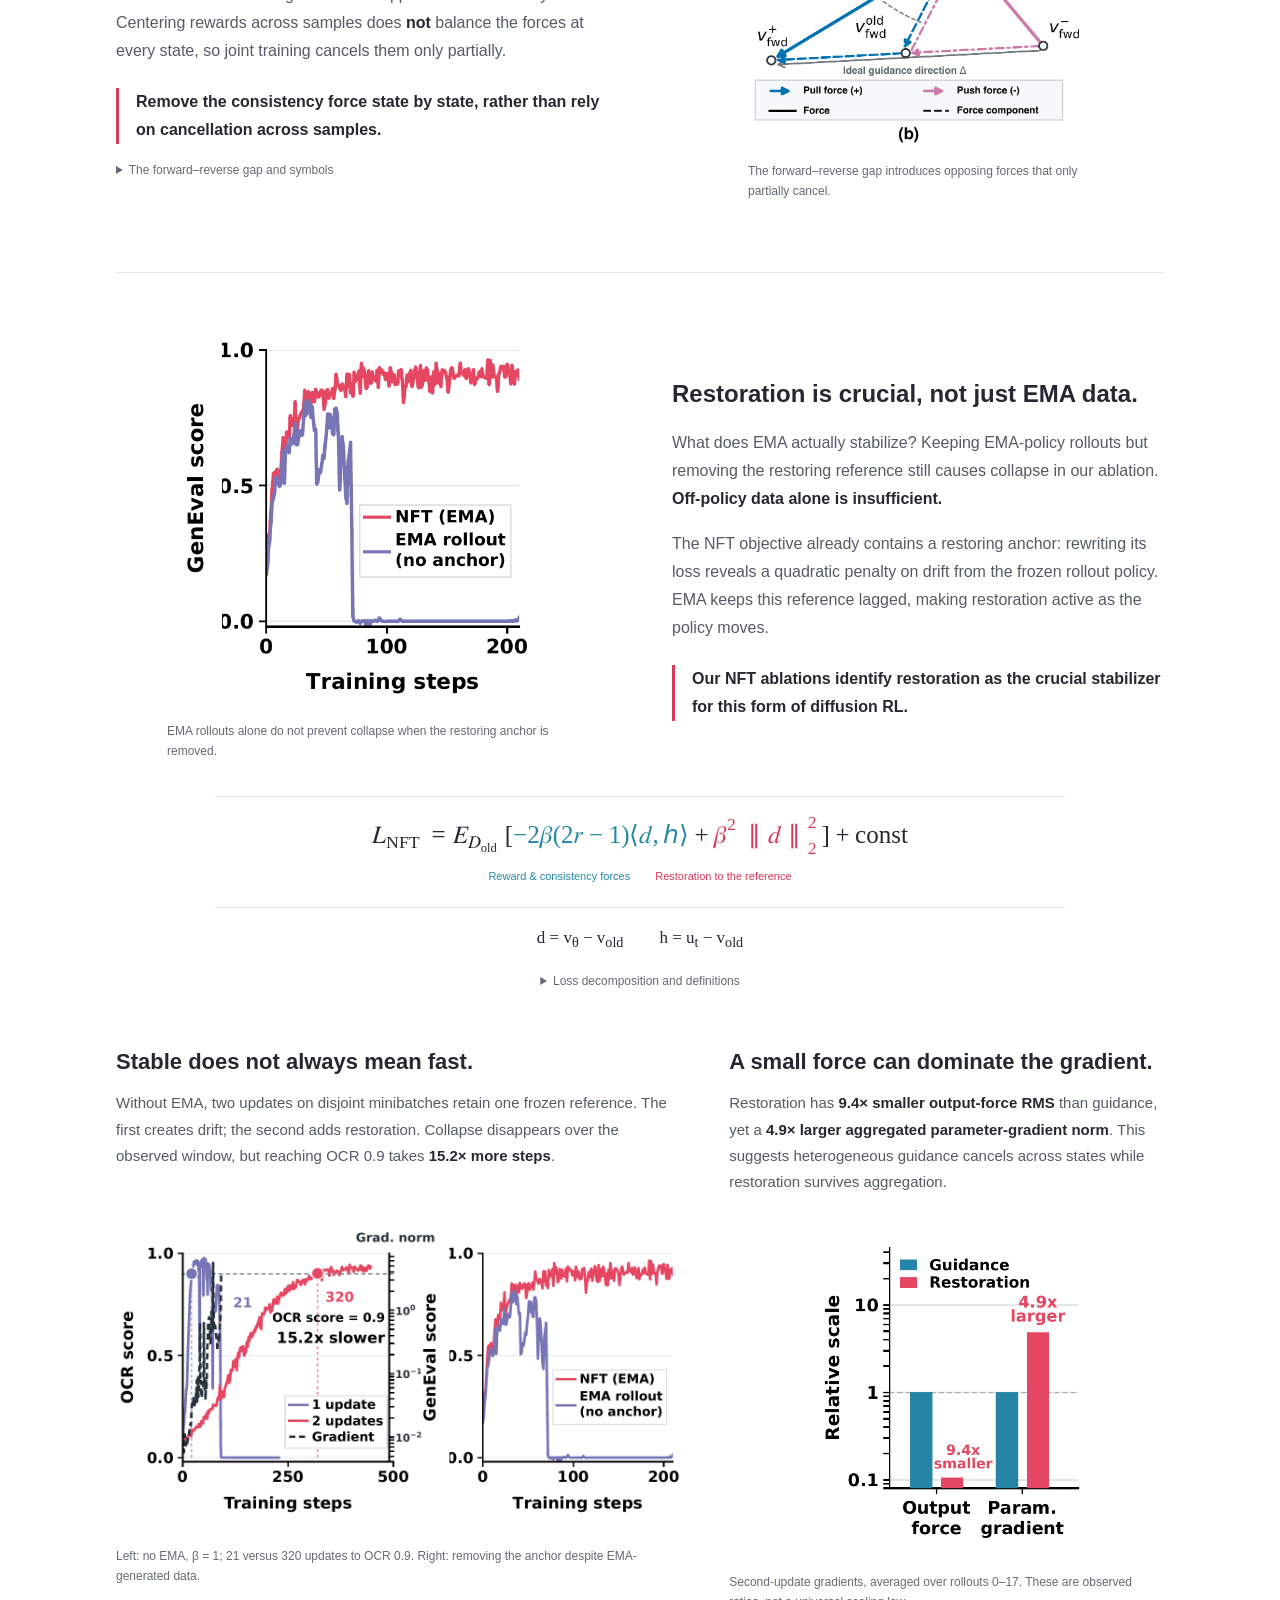
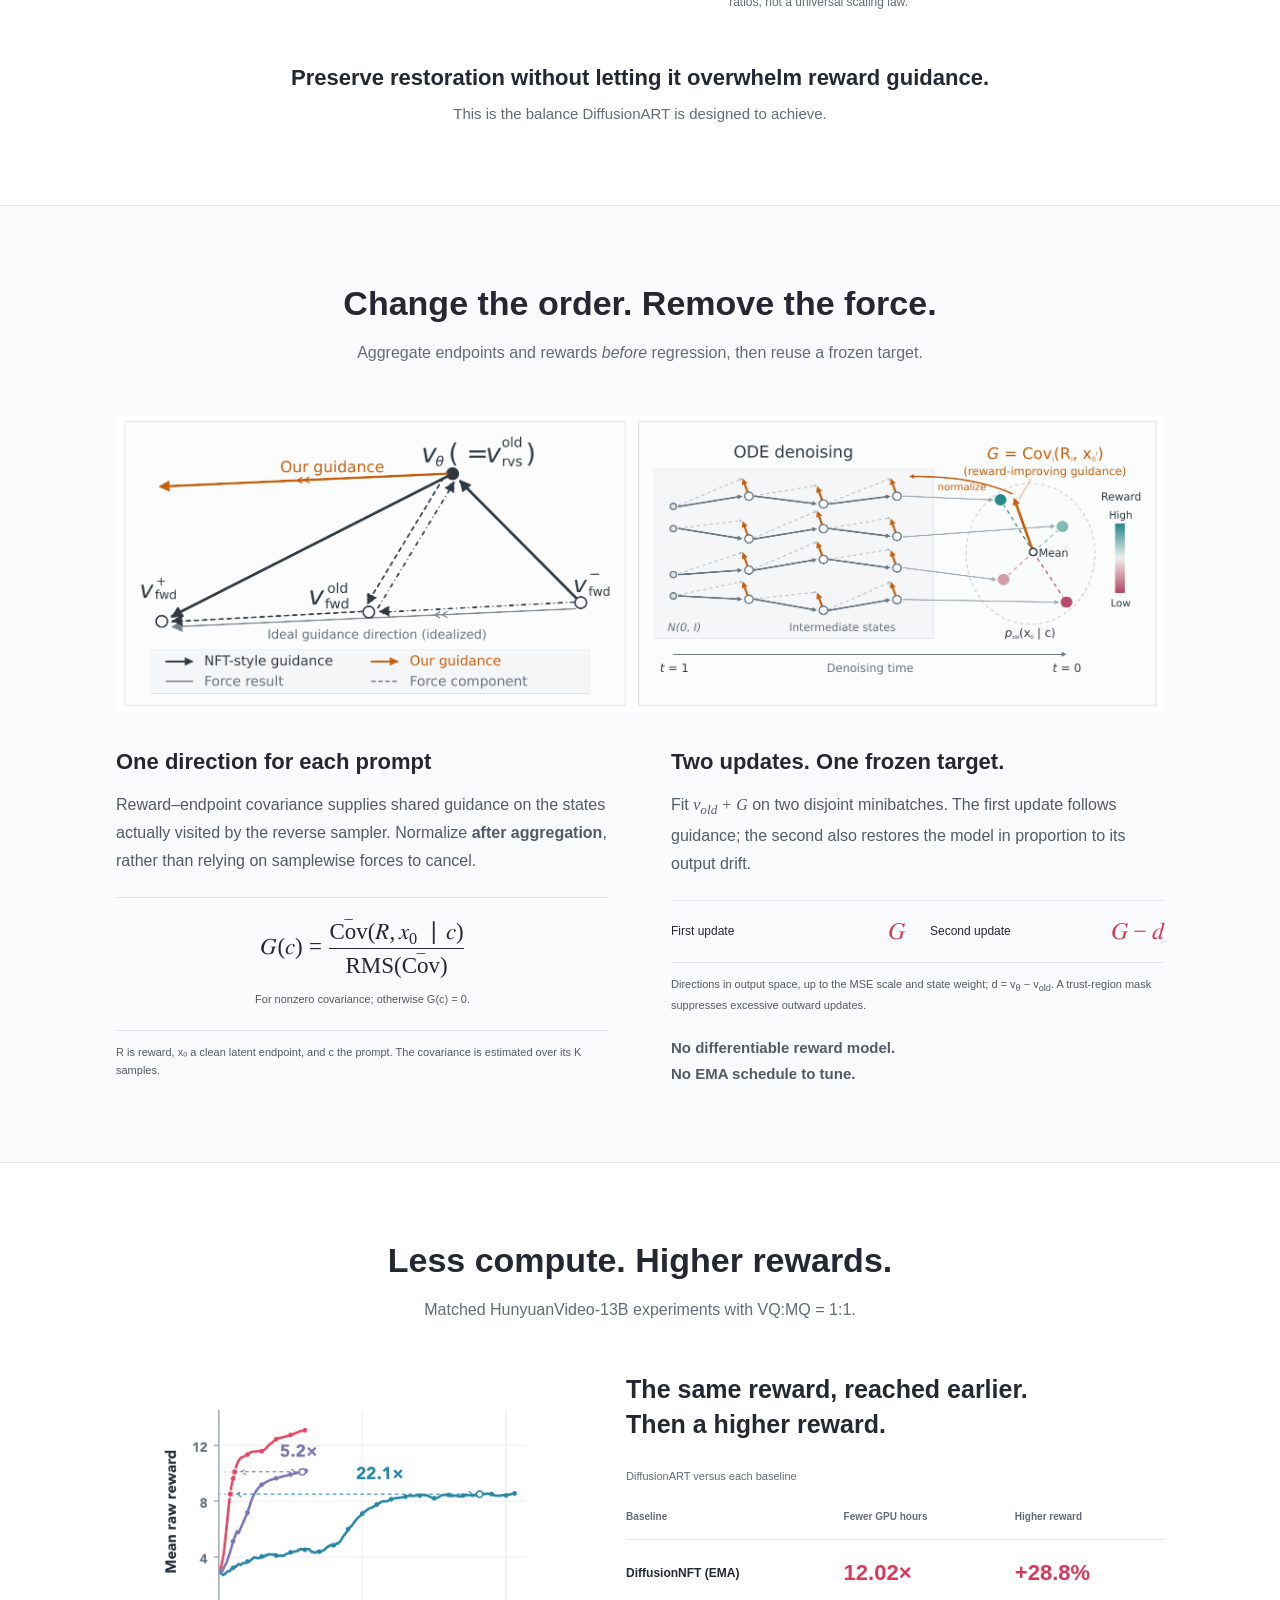
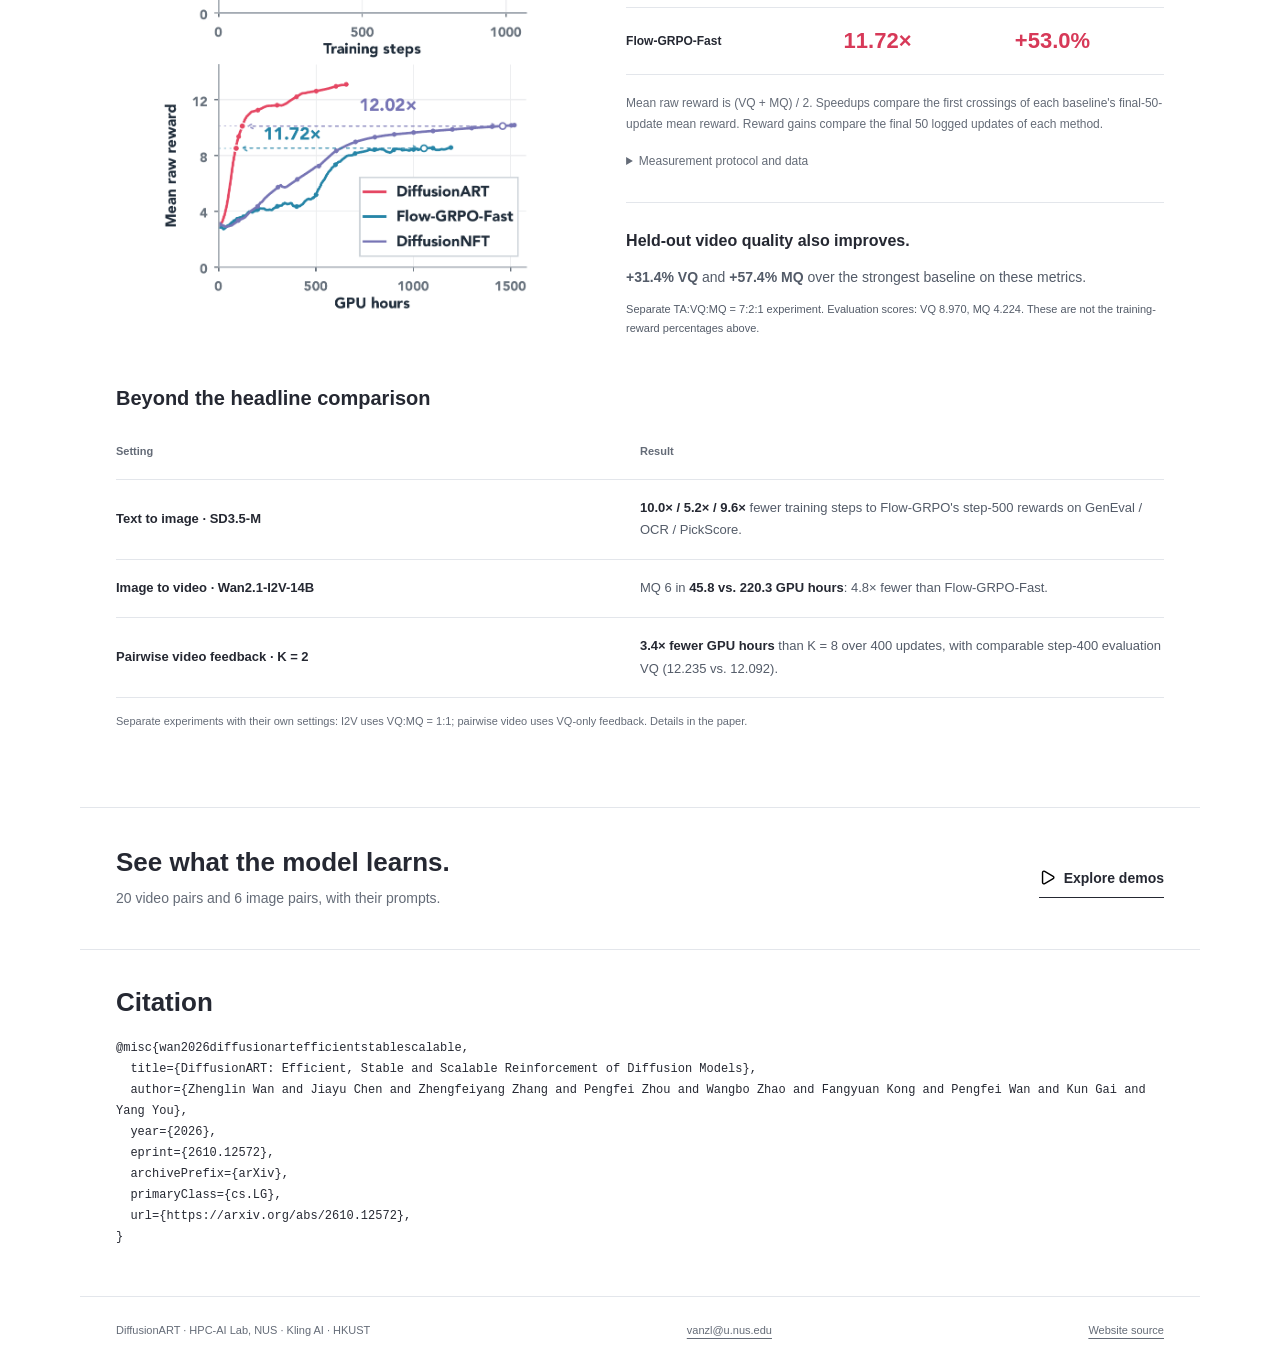
==== commit b915e811: "Add the official paper citation" ====
--- a/docs/index.html
+++ b/docs/index.html
@@ -11,7 +11,7 @@
   <meta property="og:url" content="https://vanzll.github.io/diffusionart-project/">
   <link rel="canonical" href="https://vanzll.github.io/diffusionart-project/">
   <title>DiffusionART | Efficient diffusion reinforcement</title>
-  <link rel="stylesheet" href="style.css?v=insights-v4">
+  <link rel="stylesheet" href="style.css?v=citation-v1">
   <script src="app.js?v=insights-v1" defer></script>
 </head>
 <body>
@@ -99,6 +99,18 @@
       <div class="scope-results"><h3>Beyond the headline comparison</h3><table class="scope-table"><thead><tr><th scope="col">Setting</th><th scope="col">Result</th></tr></thead><tbody><tr><th scope="row">Text to image · SD3.5-M</th><td><strong>10.0× / 5.2× / 9.6×</strong> fewer training steps to Flow-GRPO's step-500 rewards on GenEval / OCR / PickScore.</td></tr><tr><th scope="row">Image to video · Wan2.1-I2V-14B</th><td>MQ 6 in <strong>45.8 vs. 220.3 GPU hours</strong>: 4.8× fewer than Flow-GRPO-Fast.</td></tr><tr><th scope="row">Pairwise video feedback · K = 2</th><td><strong>3.4× fewer GPU hours</strong> than K = 8 over 400 updates, with comparable step-400 evaluation VQ (12.235 vs. 12.092).</td></tr></tbody></table><p class="figure-note">Separate experiments with their own settings: I2V uses VQ:MQ = 1:1; pairwise video uses VQ-only feedback. Details in the paper.</p></div>
     </section>
     <section class="demo-invitation wrap"><div><h2>See what the model learns.</h2><p>20 video pairs and 6 image pairs, with their prompts.</p></div><a class="resource-link" href="demo.html"><img src="assets/play.svg" width="17" height="17" alt="">Explore demos</a></section>
+    <section class="citation wrap" id="citation" aria-labelledby="citation-heading">
+      <h2 id="citation-heading">Citation</h2>
+      <pre><code>@misc{wan2026diffusionartefficientstablescalable,
+  title={DiffusionART: Efficient, Stable and Scalable Reinforcement of Diffusion Models},
+  author={Zhenglin Wan and Jiayu Chen and Zhengfeiyang Zhang and Pengfei Zhou and Wangbo Zhao and Fangyuan Kong and Pengfei Wan and Kun Gai and Yang You},
+  year={2026},
+  eprint={2610.12572},
+  archivePrefix={arXiv},
+  primaryClass={cs.LG},
+  url={https://arxiv.org/abs/2610.12572},
+}</code></pre>
+    </section>
   </main>
   <footer class="wrap"><p>DiffusionART · HPC-AI Lab, NUS · Kling AI · HKUST</p><a href="mailto:vanzl@u.nus.edu">vanzl@u.nus.edu</a><a href="https://github.com/vanzll/diffusionart-project">Website source</a></footer>
 </body>
--- a/docs/style.css
+++ b/docs/style.css
@@ -68,6 +68,9 @@
 .result-context { color:var(--muted); font-size:12px; }.eval-result { margin-top:30px; padding-top:24px; border-top:1px solid var(--line); }.eval-result h4 { font-size:16px; font-weight:650; }.eval-result p { margin-top:10px; font-size:14px; color:#535b68; }.eval-result .figure-note { font-size:11px; }
 .scope-results { margin-top:48px; }.scope-results h3 { font-size:20px; margin-bottom:13px; }.scope-table { width:100%; border-collapse:collapse; font-size:13px; text-align:left; }.scope-table td,.scope-table th { border-bottom:1px solid var(--line); padding:17px 0; }.scope-table th { width:36%; padding-right:28px; font-weight:550; }.scope-table thead { color:var(--muted); font-size:11px; }.scope-table td { color:#535b68; }.scope-table strong { color:var(--ink); font-weight:650; }.scope-results>.figure-note { margin-top:14px; }
 .demo-invitation { display:flex; align-items:center; justify-content:space-between; gap:28px; padding-block:38px; border-top:1px solid var(--line); }.demo-invitation h2 { font-size:26px; }.demo-invitation p { margin-top:8px; font-size:14px; color:var(--muted); }.demo-invitation .resource-link { white-space:nowrap; }
+.citation { padding-block:36px 48px; border-top:1px solid var(--line); }
+.citation h2 { font-size:26px; }
+.citation pre { margin:20px 0 0; font:12px/1.75 ui-monospace,SFMono-Regular,Consolas,monospace; white-space:pre-wrap; overflow-wrap:anywhere; }
 footer { border-top:1px solid var(--line); padding-block:24px; display:flex; justify-content:space-between; flex-wrap:wrap; gap:12px; font-size:11px; color:var(--muted); }
 .demo-heading { padding-block:46px 13px; text-align:center; }.demo-heading h1 { font-size:42px; color:var(--ink); }
 .result-tabs { display:flex; justify-content:center; gap:36px; border-bottom:1px solid var(--line); margin:15px 0 28px; }.result-tabs button { background:none; border:0; border-bottom:2px solid transparent; padding:12px 0; font-size:14px; color:var(--muted); }.result-tabs button[aria-selected=true] { color:var(--art); border-color:var(--art); font-weight:650; }
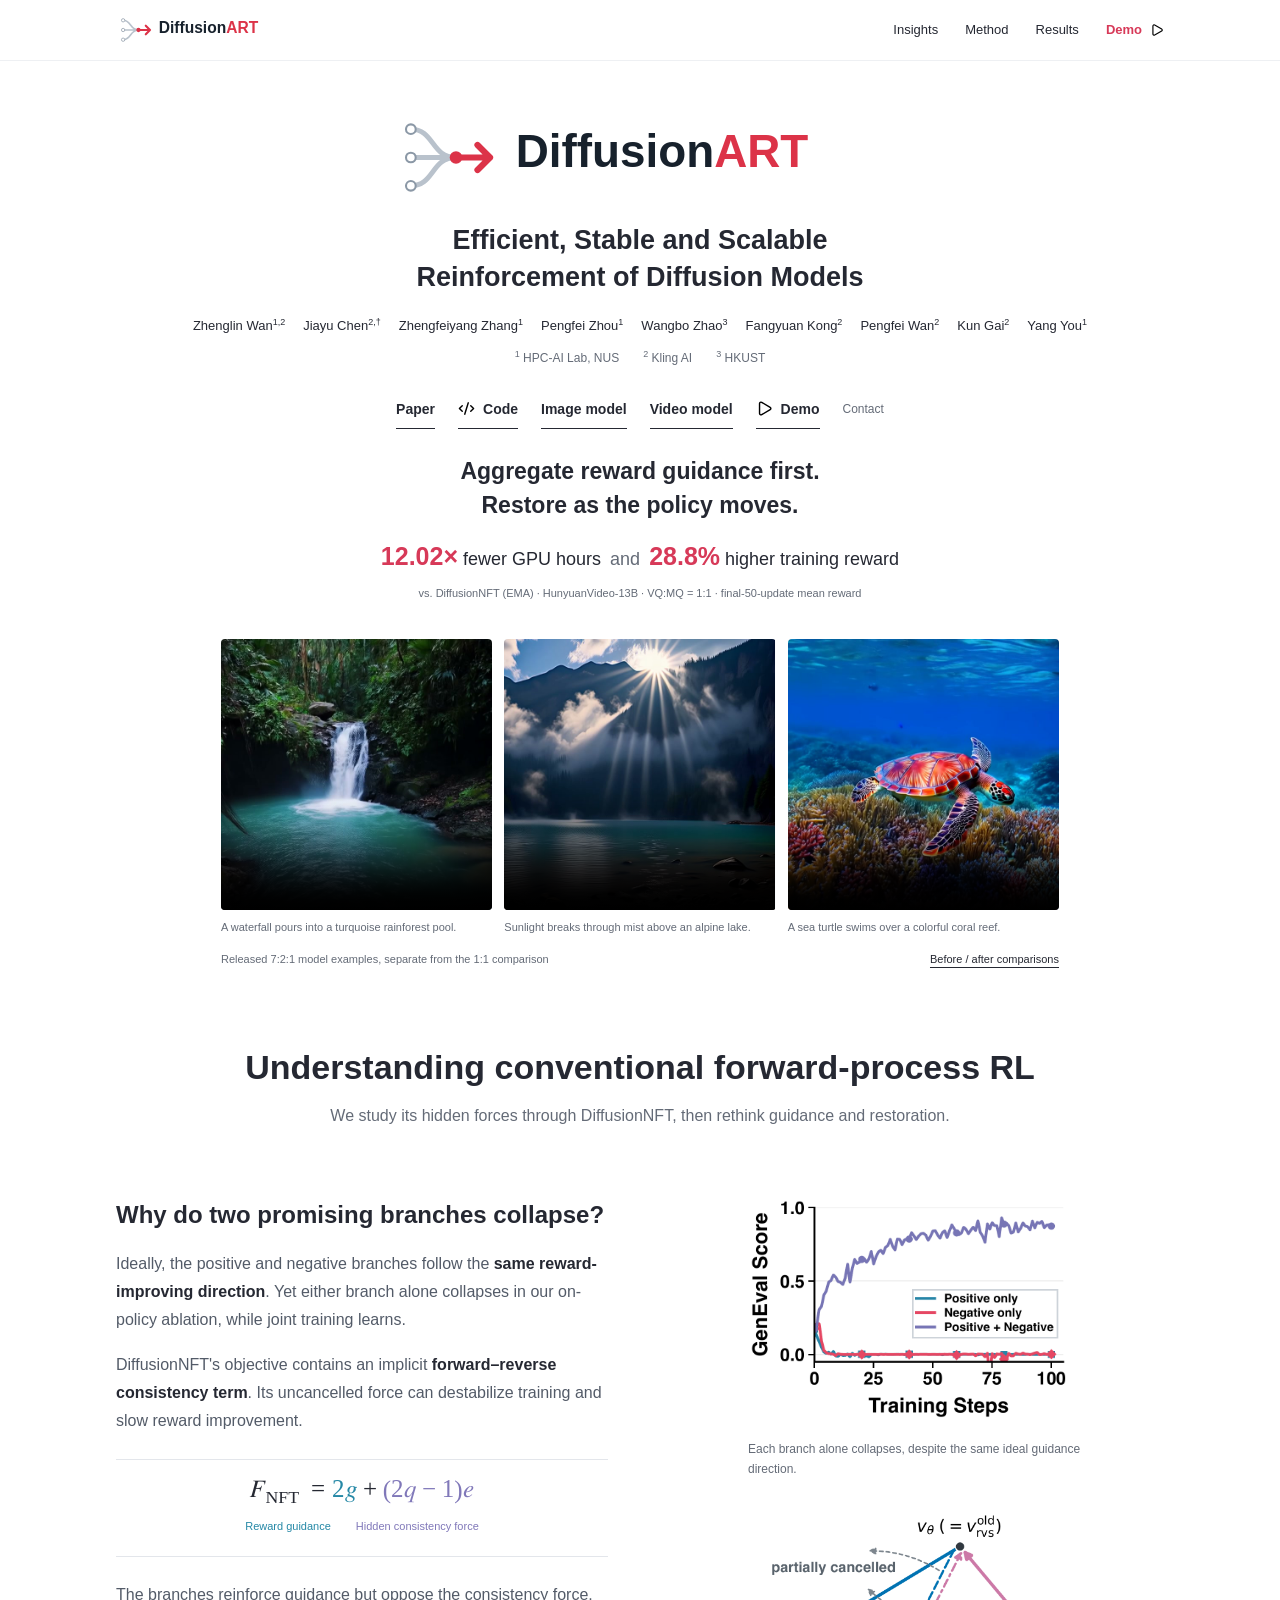
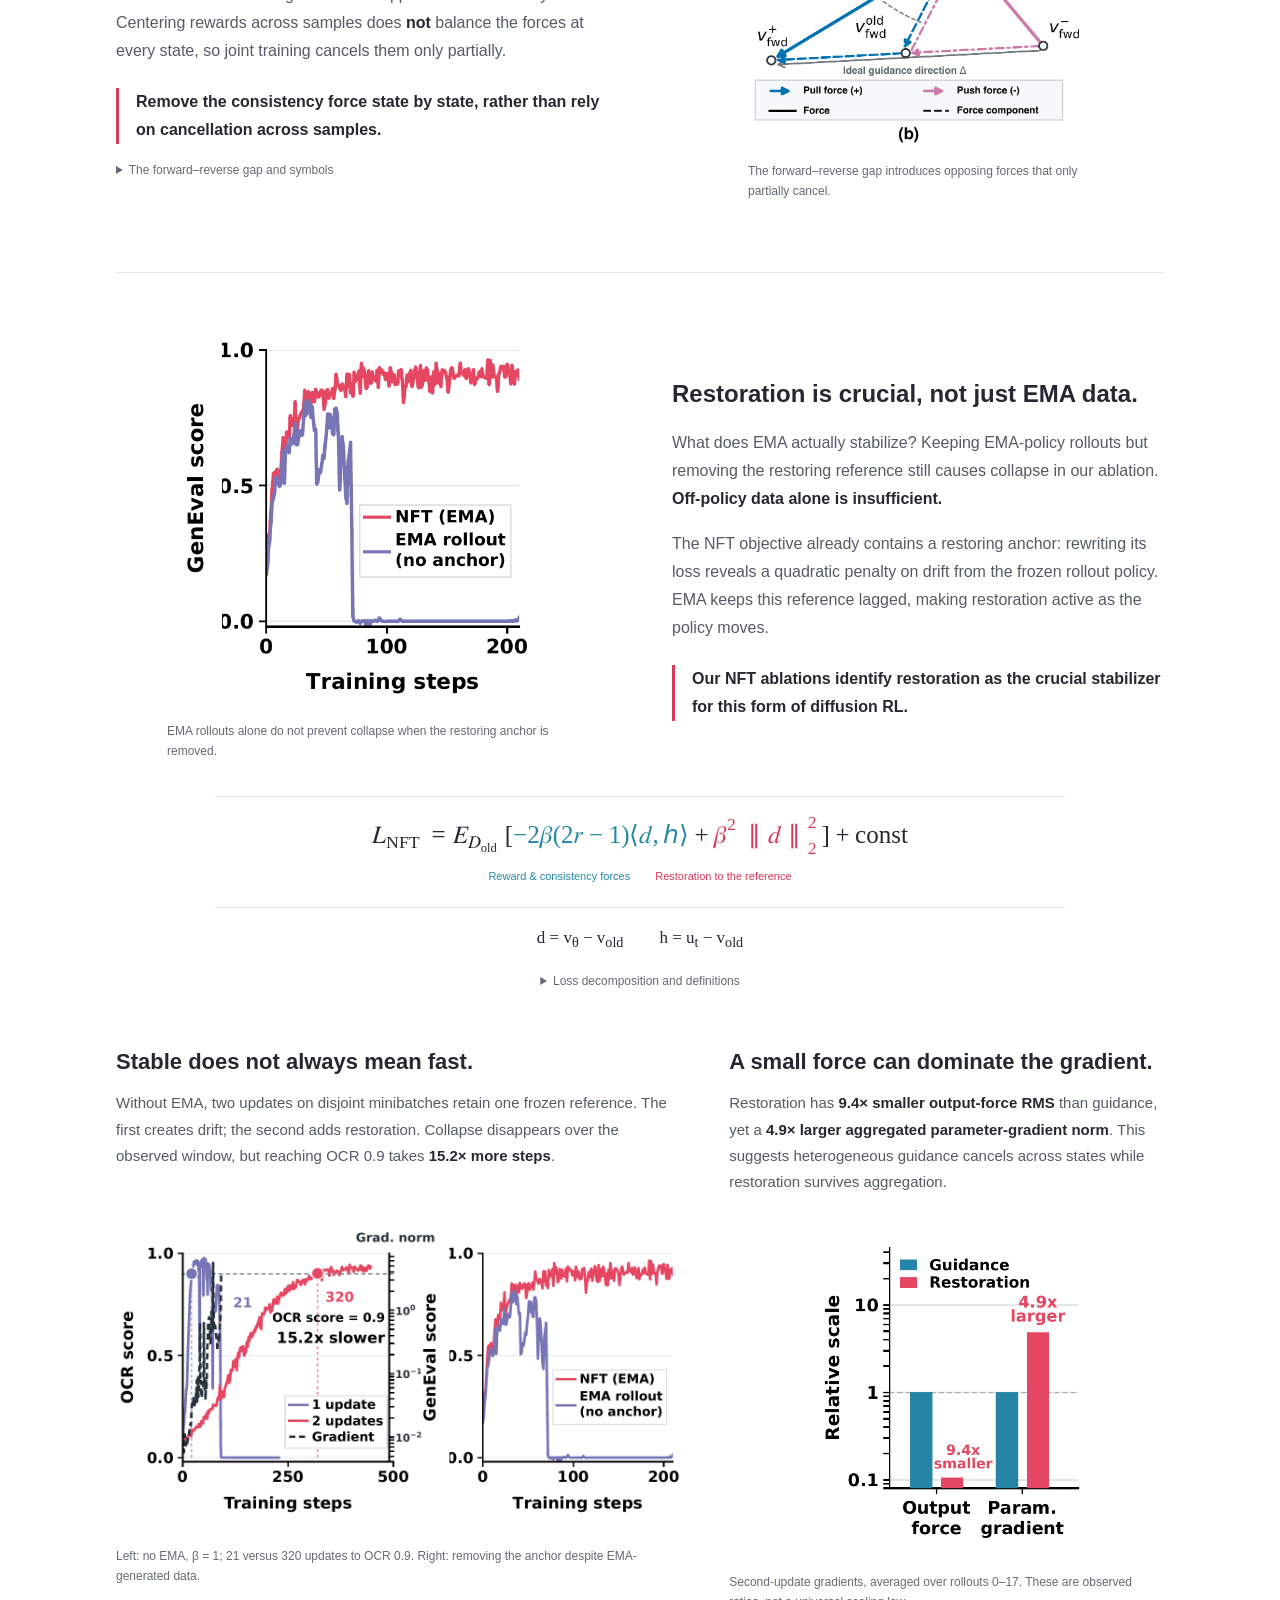
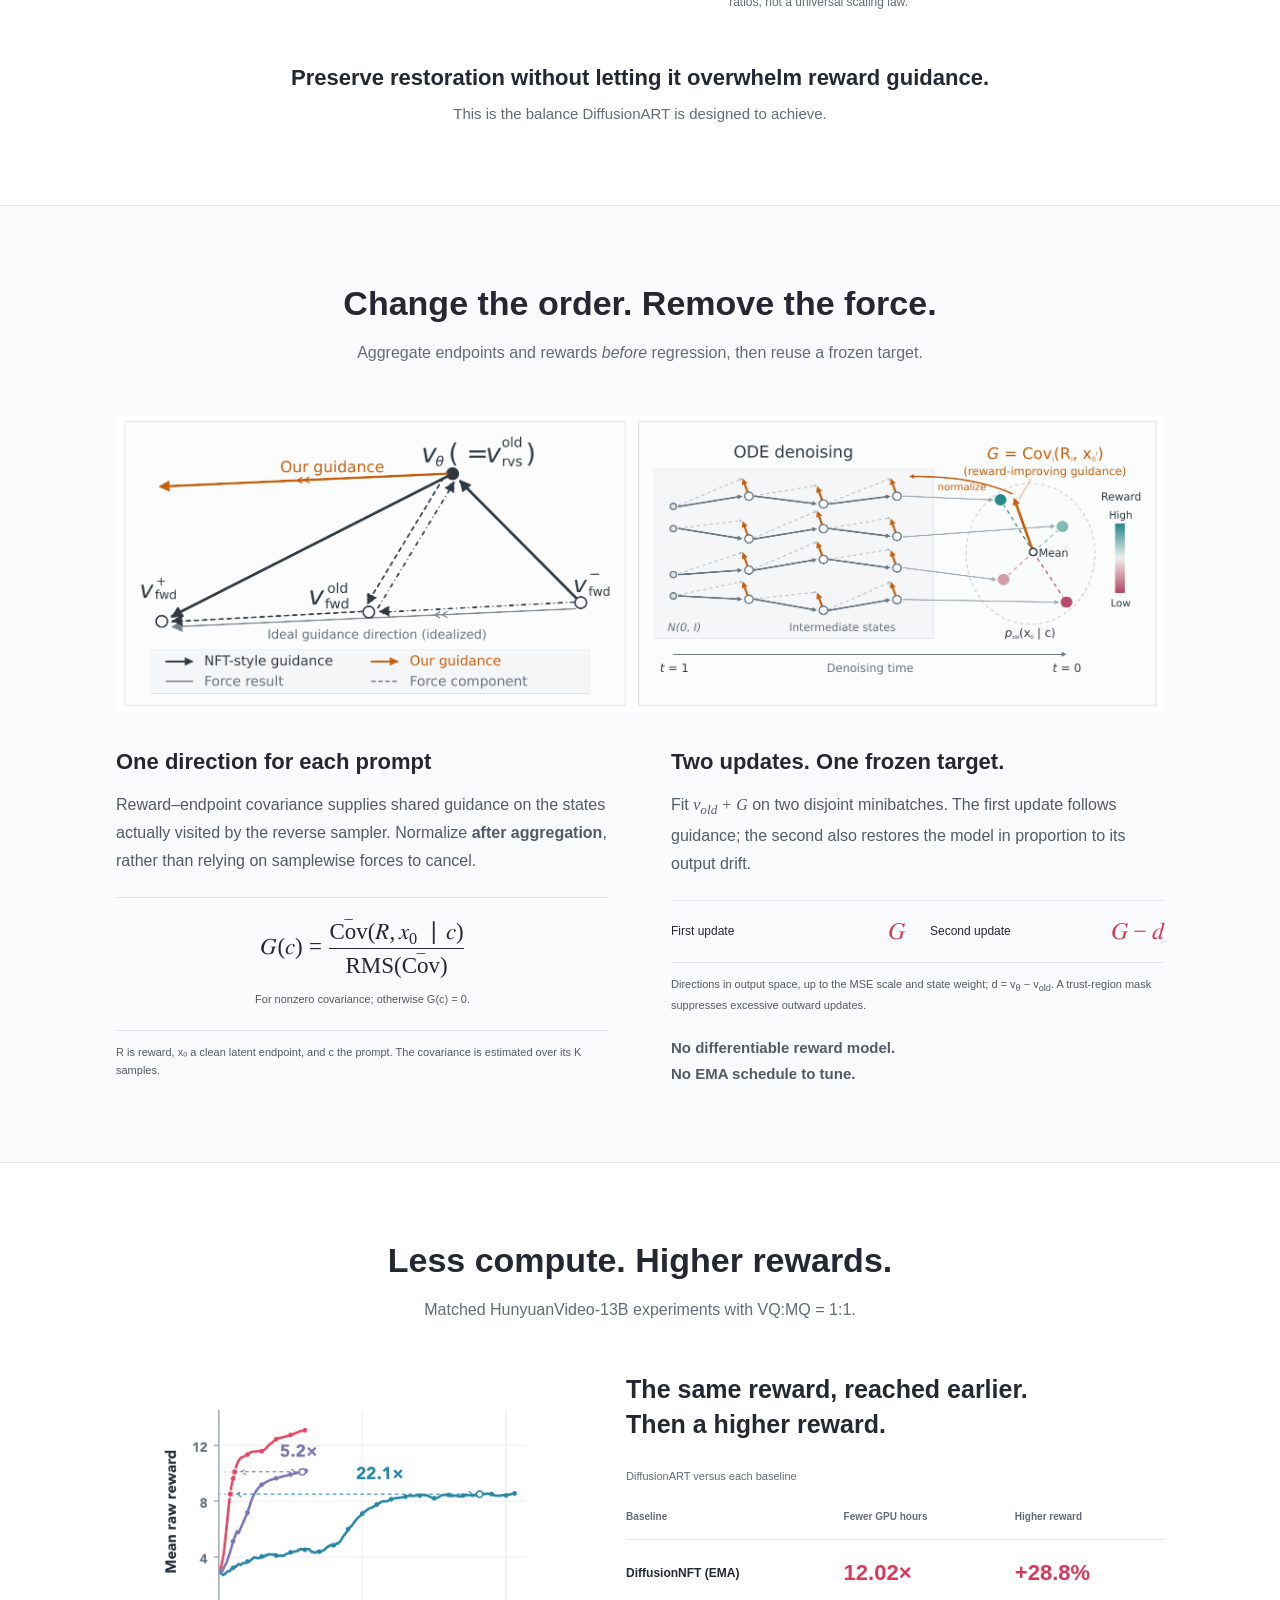
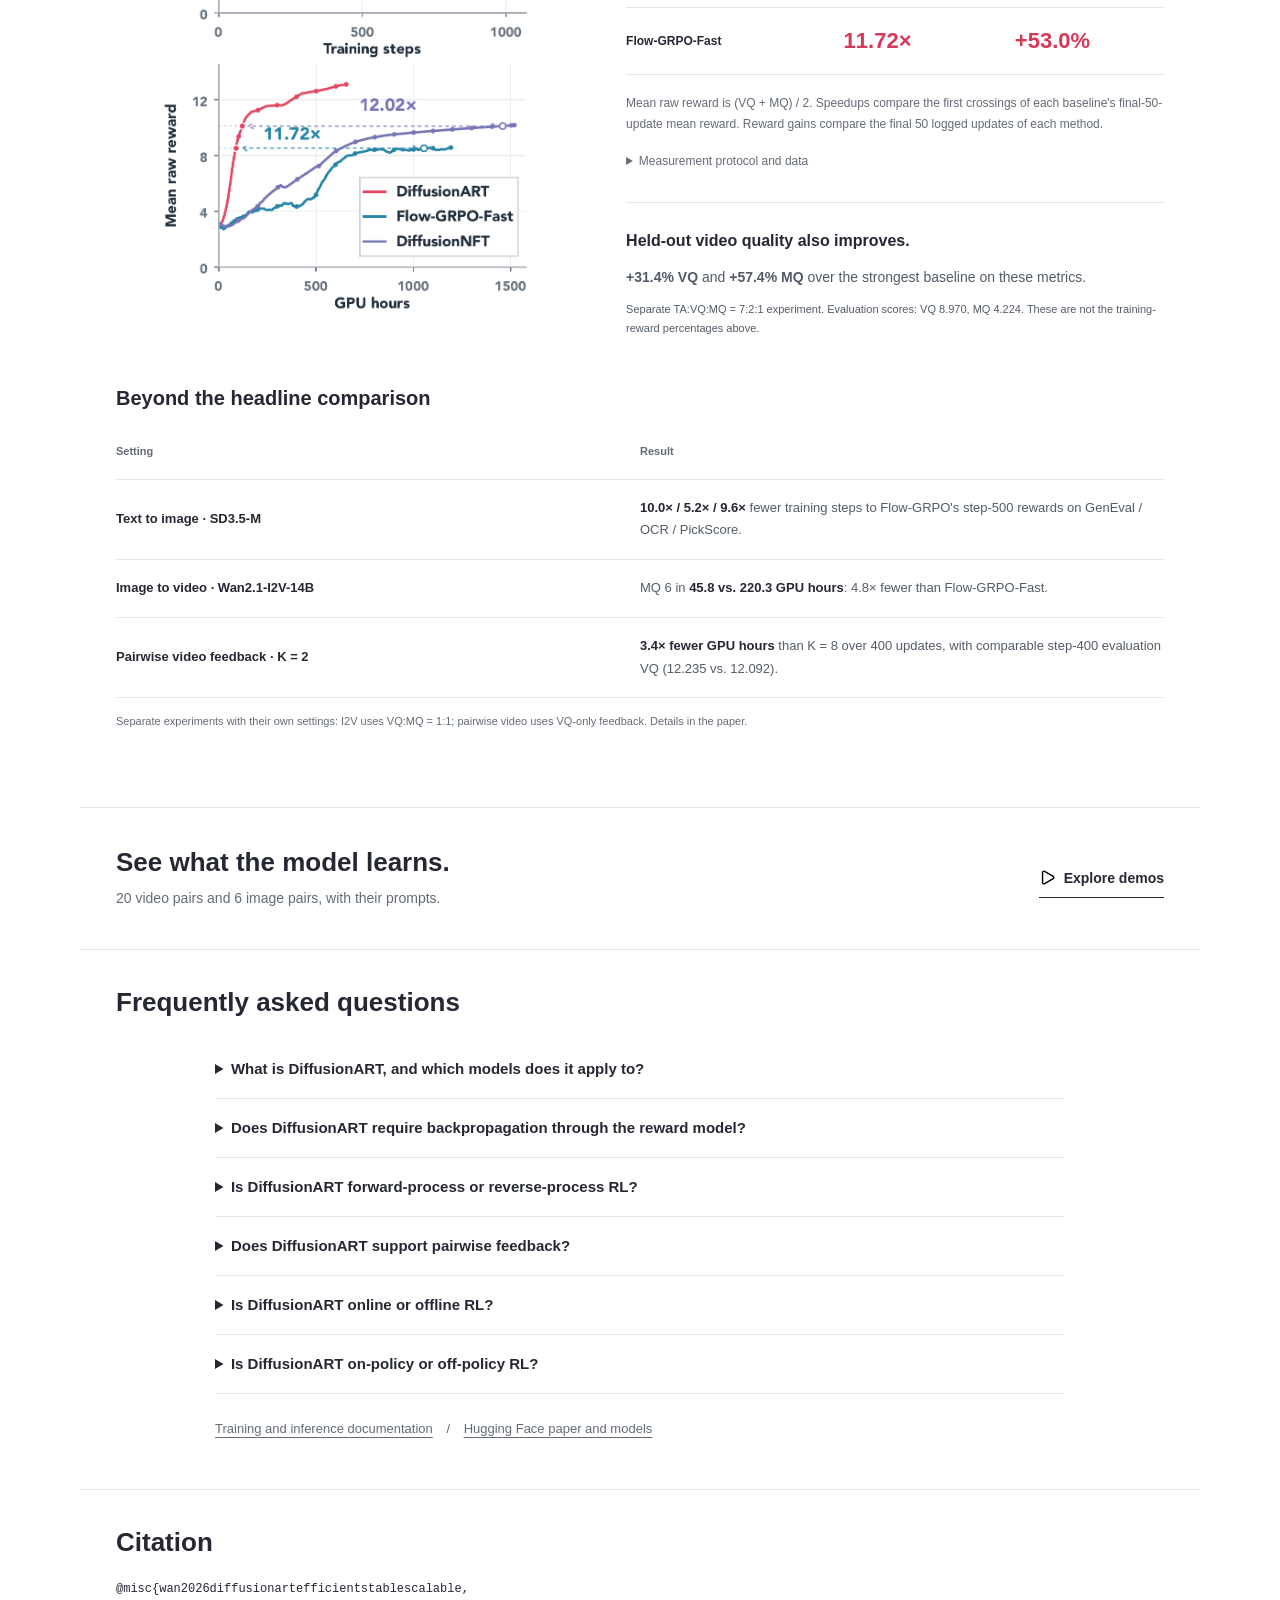
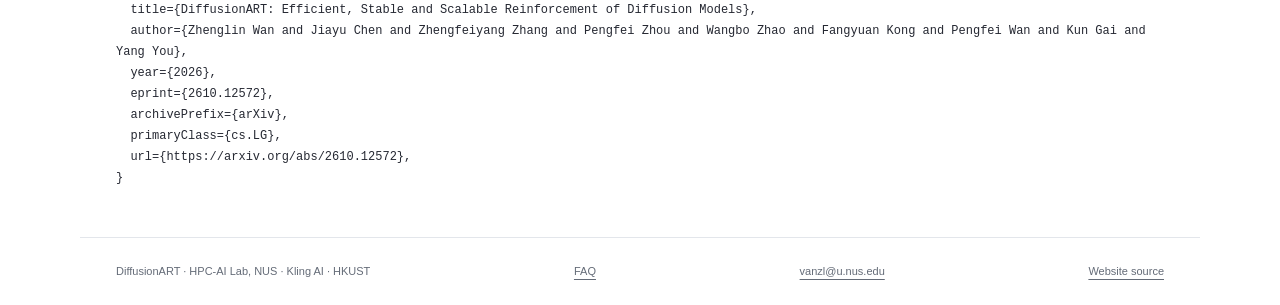
==== commit 3b076808: "Add accessible FAQ and improve research page discovery" ====
--- a/docs/index.html
+++ b/docs/index.html
@@ -4,14 +4,31 @@
   <meta charset="utf-8">
   <meta name="viewport" content="width=device-width, initial-scale=1">
   <meta name="theme-color" content="#ffffff">
-  <meta name="description" content="DiffusionART discovers what destabilizes diffusion reinforcement, then builds efficient reward guidance with adaptive restoration. Across image and video generation.">
+  <meta name="description" content="DiffusionART is group-based online reinforcement learning for diffusion image and video models, with aggregation-first reward guidance, adaptive restoration, and no reward-model backpropagation.">
   <meta property="og:title" content="DiffusionART: Efficient, Stable and Scalable Reinforcement of Diffusion Models">
   <meta property="og:description" content="Aggregation-first guidance and adaptive restoration: 12.02x fewer GPU hours to DiffusionNFT's late-stage mean reward on HunyuanVideo-13B, VQ:MQ=1:1.">
   <meta property="og:image" content="https://vanzll.github.io/diffusionart-project/assets/hf-video-00101-after.jpg">
   <meta property="og:url" content="https://vanzll.github.io/diffusionart-project/">
+  <meta name="twitter:card" content="summary_large_image">
+  <meta name="twitter:title" content="DiffusionART: Efficient, Stable and Scalable Reinforcement of Diffusion Models">
+  <meta name="twitter:description" content="Group-based online RL for diffusion image and video models, without reward-model backpropagation.">
+  <meta name="twitter:image" content="https://vanzll.github.io/diffusionart-project/assets/hf-video-00101-after.jpg">
+  <meta name="citation_title" content="DiffusionART: Efficient, Stable and Scalable Reinforcement of Diffusion Models">
+  <meta name="citation_author" content="Zhenglin Wan">
+  <meta name="citation_author" content="Jiayu Chen">
+  <meta name="citation_author" content="Zhengfeiyang Zhang">
+  <meta name="citation_author" content="Pengfei Zhou">
+  <meta name="citation_author" content="Wangbo Zhao">
+  <meta name="citation_author" content="Fangyuan Kong">
+  <meta name="citation_author" content="Pengfei Wan">
+  <meta name="citation_author" content="Kun Gai">
+  <meta name="citation_author" content="Yang You">
+  <meta name="citation_publication_date" content="2026/10/08">
+  <meta name="citation_arxiv_id" content="2610.12572">
+  <meta name="citation_pdf_url" content="https://arxiv.org/pdf/2610.12572">
   <link rel="canonical" href="https://vanzll.github.io/diffusionart-project/">
-  <title>DiffusionART | Efficient diffusion reinforcement</title>
-  <link rel="stylesheet" href="style.css?v=citation-v1">
+  <title>DiffusionART: Efficient, Stable and Scalable Reinforcement of Diffusion Models</title>
+  <link rel="stylesheet" href="style.css?v=faq-v1">
   <script src="app.js?v=insights-v1" defer></script>
 </head>
 <body>
@@ -19,13 +36,13 @@
   <header class="site-header"><a href="index.html" class="wordmark"><img src="assets/logo.svg" width="170" height="36" alt="DiffusionART"></a><nav aria-label="Main navigation"><a href="#insight">Insights</a><a href="#method">Method</a><a href="#results">Results</a><a href="demo.html" class="demo-link">Demo <img src="assets/play.svg" width="14" height="14" alt=""></a></nav></header>
   <main id="main">
     <header class="paper-heading wrap">
-      <h1><img class="paper-logo" src="assets/logo.svg" width="500" height="106" alt="DiffusionART"></h1>
-      <p class="paper-title">Efficient, Stable and Scalable<br>Reinforcement of Diffusion Models</p>
+      <div><img class="paper-logo" src="assets/logo.svg" width="500" height="106" alt="" aria-hidden="true"></div>
+      <h1 class="paper-title"><span class="sr-only">DiffusionART: </span>Efficient, Stable and Scalable<br>Reinforcement of Diffusion Models</h1>
       <div class="authors">
         <p class="author-names"><span>Zhenglin Wan<sup>1,2</sup></span><span>Jiayu Chen<sup>2,†</sup></span><span>Zhengfeiyang Zhang<sup>1</sup></span><span>Pengfei Zhou<sup>1</sup></span><span>Wangbo Zhao<sup>3</sup></span><span>Fangyuan Kong<sup>2</sup></span><span>Pengfei Wan<sup>2</sup></span><span>Kun Gai<sup>2</sup></span><span>Yang You<sup>1</sup></span></p>
         <p class="affiliations"><span><sup>1</sup> HPC-AI Lab, NUS</span><span><sup>2</sup> Kling AI</span><span><sup>3</sup> HKUST</span></p>
       </div>
-      <div class="paper-links"><a class="resource-link" href="https://arxiv.org/abs/2610.12572">Paper</a><a class="resource-link" href="https://github.com/vanzll/DiffusionART"><img src="assets/code-xml.svg" width="17" height="17" alt="">Code</a><a class="resource-link" href="https://huggingface.co/vanzl/DiffusionART-SD35M-MultiReward">Image model</a><a class="resource-link" href="https://huggingface.co/vanzl/DiffusionART-HunyuanVideo-7-2-1">Video model</a><a class="resource-link" href="demo.html"><img src="assets/play.svg" width="16" height="16" alt="">Demo</a><a class="contact-link" href="mailto:vanzl@u.nus.edu">Contact</a></div>
+      <div class="paper-links"><a class="resource-link" href="https://arxiv.org/abs/2610.12572">Paper</a><a class="resource-link" href="https://github.com/vanzll/DiffusionART"><img src="assets/code-xml.svg" width="17" height="17" alt="">Code</a><a class="resource-link" href="https://huggingface.co/vanzl/DiffusionART-SD35M-MultiReward">Image model</a><a class="resource-link" href="https://huggingface.co/vanzl/DiffusionART-HunyuanVideo">Video model</a><a class="resource-link" href="demo.html"><img src="assets/play.svg" width="16" height="16" alt="">Demo</a><a class="contact-link" href="mailto:vanzl@u.nus.edu">Contact</a></div>
       <p class="hero-thesis">Aggregate reward guidance first.<br>Restore as the policy moves.</p>
       <p class="hero-result"><strong>12.02×</strong> fewer GPU hours <span>and</span> <strong>28.8%</strong> higher training reward<br><small>vs. DiffusionNFT (EMA) · HunyuanVideo-13B · VQ:MQ = 1:1 · final-50-update mean reward</small></p>
     </header>
@@ -99,6 +116,16 @@
       <div class="scope-results"><h3>Beyond the headline comparison</h3><table class="scope-table"><thead><tr><th scope="col">Setting</th><th scope="col">Result</th></tr></thead><tbody><tr><th scope="row">Text to image · SD3.5-M</th><td><strong>10.0× / 5.2× / 9.6×</strong> fewer training steps to Flow-GRPO's step-500 rewards on GenEval / OCR / PickScore.</td></tr><tr><th scope="row">Image to video · Wan2.1-I2V-14B</th><td>MQ 6 in <strong>45.8 vs. 220.3 GPU hours</strong>: 4.8× fewer than Flow-GRPO-Fast.</td></tr><tr><th scope="row">Pairwise video feedback · K = 2</th><td><strong>3.4× fewer GPU hours</strong> than K = 8 over 400 updates, with comparable step-400 evaluation VQ (12.235 vs. 12.092).</td></tr></tbody></table><p class="figure-note">Separate experiments with their own settings: I2V uses VQ:MQ = 1:1; pairwise video uses VQ-only feedback. Details in the paper.</p></div>
     </section>
     <section class="demo-invitation wrap"><div><h2>See what the model learns.</h2><p>20 video pairs and 6 image pairs, with their prompts.</p></div><a class="resource-link" href="demo.html"><img src="assets/play.svg" width="17" height="17" alt="">Explore demos</a></section>
+    <section class="faq wrap" id="faq" aria-labelledby="faq-heading">
+      <h2 id="faq-heading">Frequently asked questions</h2>
+      <details id="faq-models"><summary>What is DiffusionART, and which models does it apply to?</summary><p>DiffusionART is a group-based reinforcement learning algorithm for diffusion-based foundation models. It generates multiple samples per prompt and aggregates their rewards into shared guidance. Our experiments cover DiT-based image and video generation with SD3.5-M, FLUX.1-dev, HunyuanVideo-13B, and a CFG- and step-distilled Wan2.1-I2V-14B model. Flow-matching vision-language-action (VLA) policies are a potential future application, not evaluated in this work.</p></details>
+      <details id="faq-rewards"><summary>Does DiffusionART require backpropagation through the reward model?</summary><p>No. DiffusionART uses reward outputs, not reward-model gradients. It can therefore use black-box feedback, including scores or pairwise judgments from a closed-source vision-language model (VLM) API.</p></details>
+      <details id="faq-process"><summary>Is DiffusionART forward-process or reverse-process RL?</summary><p>It is a mixed forward- and reverse-process RL approach: its regression-based learning principle is inspired by forward-process RL, but its updates act on states visited during reverse-process ODE rollouts. Aggregating reward guidance first avoids the forward-target consistency force, while direct regression avoids reverse-transition likelihood estimation.</p></details>
+      <details id="faq-pairwise"><summary>Does DiffusionART support pairwise feedback?</summary><p>Yes. DiffusionART-Pairwise assigns 1 to the winner and 0 to the loser, or 0.5 to both in a tie, and uses these labels in the covariance guidance. With one pair per prompt (K = 2), the covariance is proportional to the winner's latent endpoint minus the loser's: guidance points from the lower-reward sample toward the higher-reward sample. A tie gives zero guidance. For larger groups, the pairwise evidence is aggregated before normalization. Pairwise judgments can be more natural for video generation, where comparing two outputs is often easier than assigning calibrated absolute quality scores.</p></details>
+      <details id="faq-online"><summary>Is DiffusionART online or offline RL?</summary><p>DiffusionART is online RL. It repeatedly generates and scores fresh samples as the model changes, rather than training only on a fixed dataset of previously collected outputs and preferences.</p></details>
+      <details id="faq-onpolicy"><summary>Is DiffusionART on-policy or off-policy RL?</summary><p>DiffusionART uses on-policy rollout-and-update training: each iteration collects fresh samples from the current model, performs two updates on disjoint minibatches with a frozen rollout reference and target, then refreshes the rollouts. As in PPO-style training, multiple updates can use one fresh rollout batch; the policy has already moved by the second update. Restoration and trust-region masking control drift within the iteration, without an EMA-lagged rollout policy or a historical replay buffer.</p></details>
+      <p class="faq-resources"><a href="https://github.com/vanzll/DiffusionART/blob/main/docs/README.md">Training and inference documentation</a> <span aria-hidden="true">/</span> <a href="https://huggingface.co/papers/2610.12572">Hugging Face paper and models</a></p>
+    </section>
     <section class="citation wrap" id="citation" aria-labelledby="citation-heading">
       <h2 id="citation-heading">Citation</h2>
       <pre><code>@misc{wan2026diffusionartefficientstablescalable,
@@ -112,6 +139,6 @@
 }</code></pre>
     </section>
   </main>
-  <footer class="wrap"><p>DiffusionART · HPC-AI Lab, NUS · Kling AI · HKUST</p><a href="mailto:vanzl@u.nus.edu">vanzl@u.nus.edu</a><a href="https://github.com/vanzll/diffusionart-project">Website source</a></footer>
+  <footer class="wrap"><p>DiffusionART · HPC-AI Lab, NUS · Kling AI · HKUST</p><a href="#faq">FAQ</a><a href="mailto:vanzl@u.nus.edu">vanzl@u.nus.edu</a><a href="https://github.com/vanzll/diffusionart-project">Website source</a></footer>
 </body>
 </html>
--- a/docs/style.css
+++ b/docs/style.css
@@ -23,8 +23,9 @@
 .skip { position:absolute; top:-80px; left:12px; z-index:99; background:white; padding:10px; }.skip:focus { top:10px; }
 .paper-heading { padding-top:44px; padding-bottom:32px; text-align:center; }
 .paper-logo { width:500px; margin-inline:auto; }
+.sr-only { position:absolute; width:1px; height:1px; padding:0; margin:-1px; overflow:hidden; clip-path:inset(50%); white-space:nowrap; border:0; }
 h1 { font-size:64px; font-weight:750; line-height:1.1; color:var(--art); }
-.paper-title { font-size:27px; line-height:1.35; font-weight:550; margin:12px auto 20px; max-width:870px; text-wrap:balance; }
+.paper-title { font-size:27px; line-height:1.35; font-weight:550; color:var(--ink); margin:12px auto 20px; max-width:870px; text-wrap:balance; }
 .author-names { display:flex; justify-content:center; flex-wrap:wrap; column-gap:18px; row-gap:3px; max-width:930px; margin-inline:auto; font-size:13px; }
 .author-names span { white-space:nowrap; }sup { font-size:9px; }
 .affiliations { display:flex; justify-content:center; flex-wrap:wrap; gap:5px 24px; margin-top:9px; color:var(--muted); font-size:12px; }
@@ -69,6 +70,14 @@
 .scope-results { margin-top:48px; }.scope-results h3 { font-size:20px; margin-bottom:13px; }.scope-table { width:100%; border-collapse:collapse; font-size:13px; text-align:left; }.scope-table td,.scope-table th { border-bottom:1px solid var(--line); padding:17px 0; }.scope-table th { width:36%; padding-right:28px; font-weight:550; }.scope-table thead { color:var(--muted); font-size:11px; }.scope-table td { color:#535b68; }.scope-table strong { color:var(--ink); font-weight:650; }.scope-results>.figure-note { margin-top:14px; }
 .demo-invitation { display:flex; align-items:center; justify-content:space-between; gap:28px; padding-block:38px; border-top:1px solid var(--line); }.demo-invitation h2 { font-size:26px; }.demo-invitation p { margin-top:8px; font-size:14px; color:var(--muted); }.demo-invitation .resource-link { white-space:nowrap; }
 .citation { padding-block:36px 48px; border-top:1px solid var(--line); }
+.faq { padding-block:36px 48px; border-top:1px solid var(--line); }
+.faq h2 { font-size:26px; margin-bottom:22px; }
+.faq details { max-width:850px; margin-inline:auto; border-bottom:1px solid var(--line); }
+.faq summary { padding-block:17px; cursor:pointer; font-size:15px; font-weight:600; line-height:1.6; }
+.faq details[open] summary { color:var(--art); }
+.faq details p { max-width:76ch; padding-bottom:20px; font-size:15px; color:#535b68; overflow-wrap:anywhere; }
+.faq-resources { margin:24px auto 0; max-width:850px; font-size:13px; color:var(--muted); }
+.faq-resources span { padding-inline:10px; }
 .citation h2 { font-size:26px; }
 .citation pre { margin:20px 0 0; font:12px/1.75 ui-monospace,SFMono-Regular,Consolas,monospace; white-space:pre-wrap; overflow-wrap:anywhere; }
 footer { border-top:1px solid var(--line); padding-block:24px; display:flex; justify-content:space-between; flex-wrap:wrap; gap:12px; font-size:11px; color:var(--muted); }
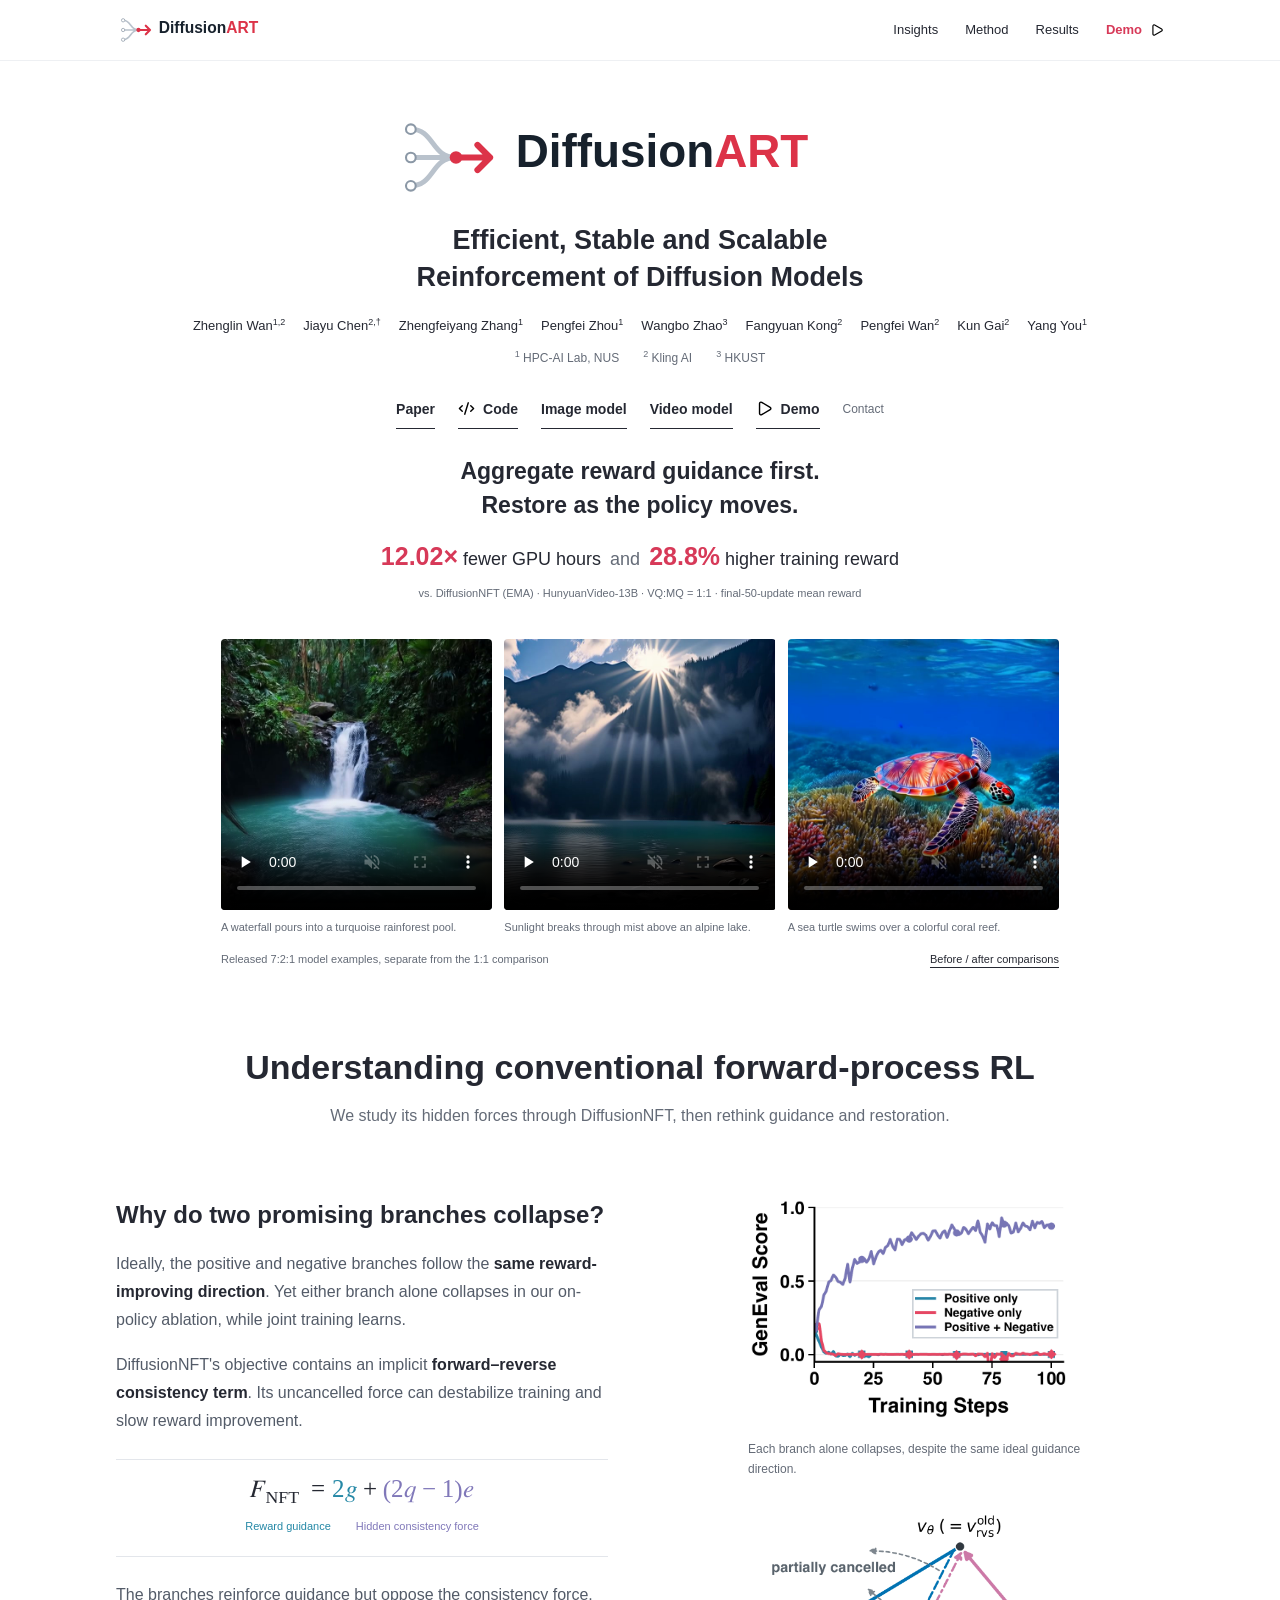
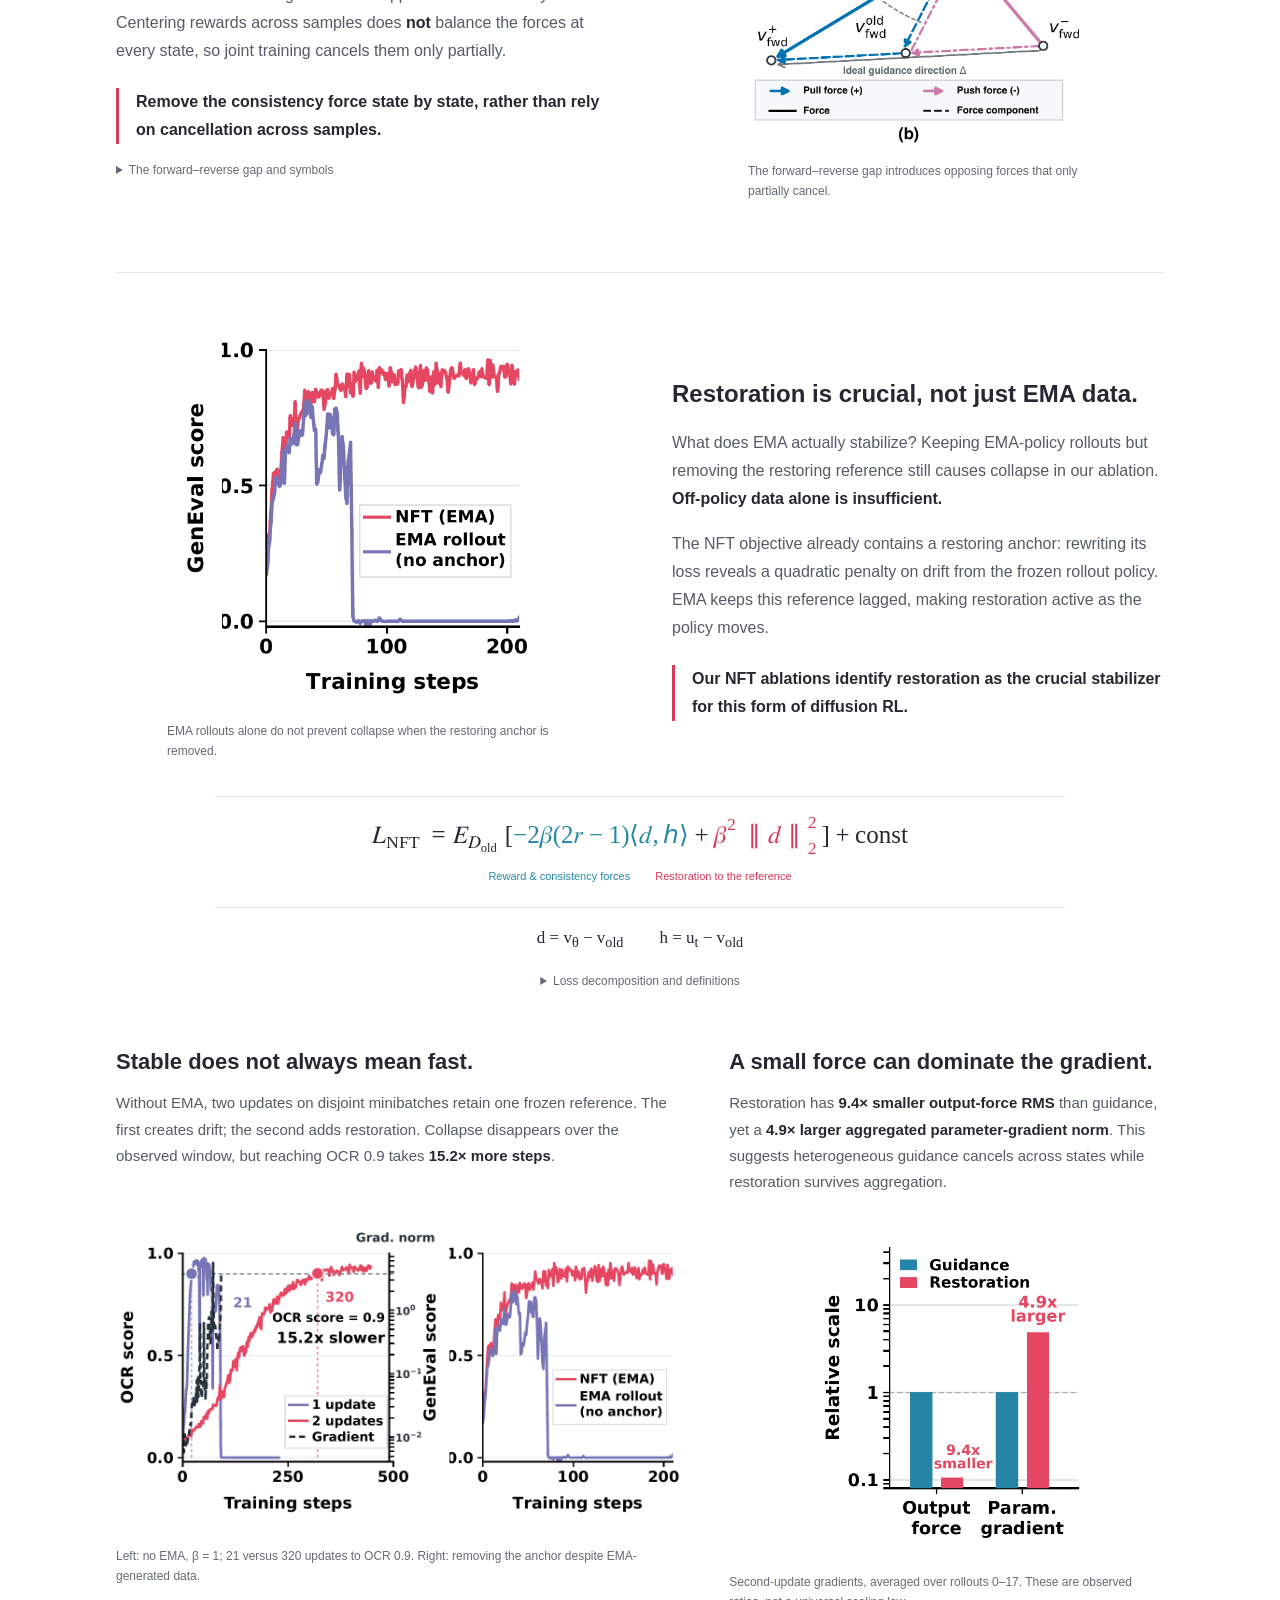
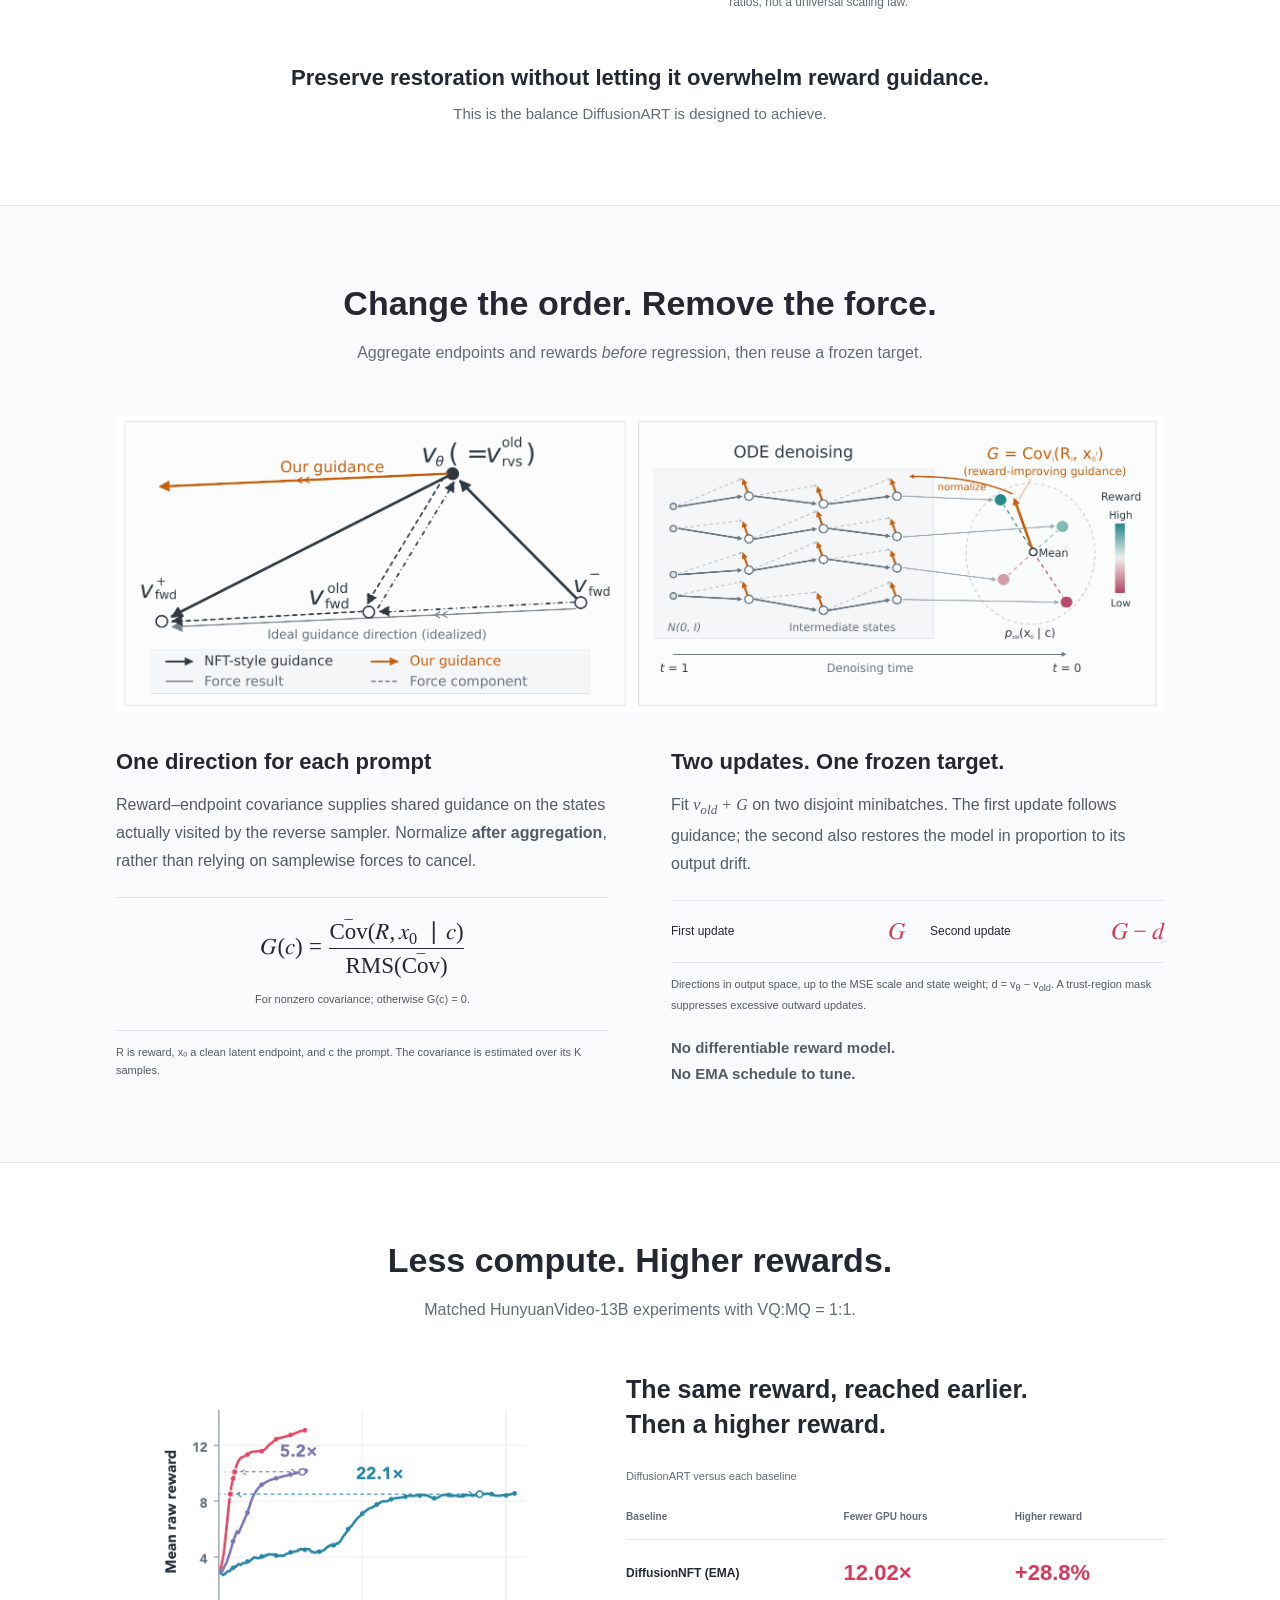
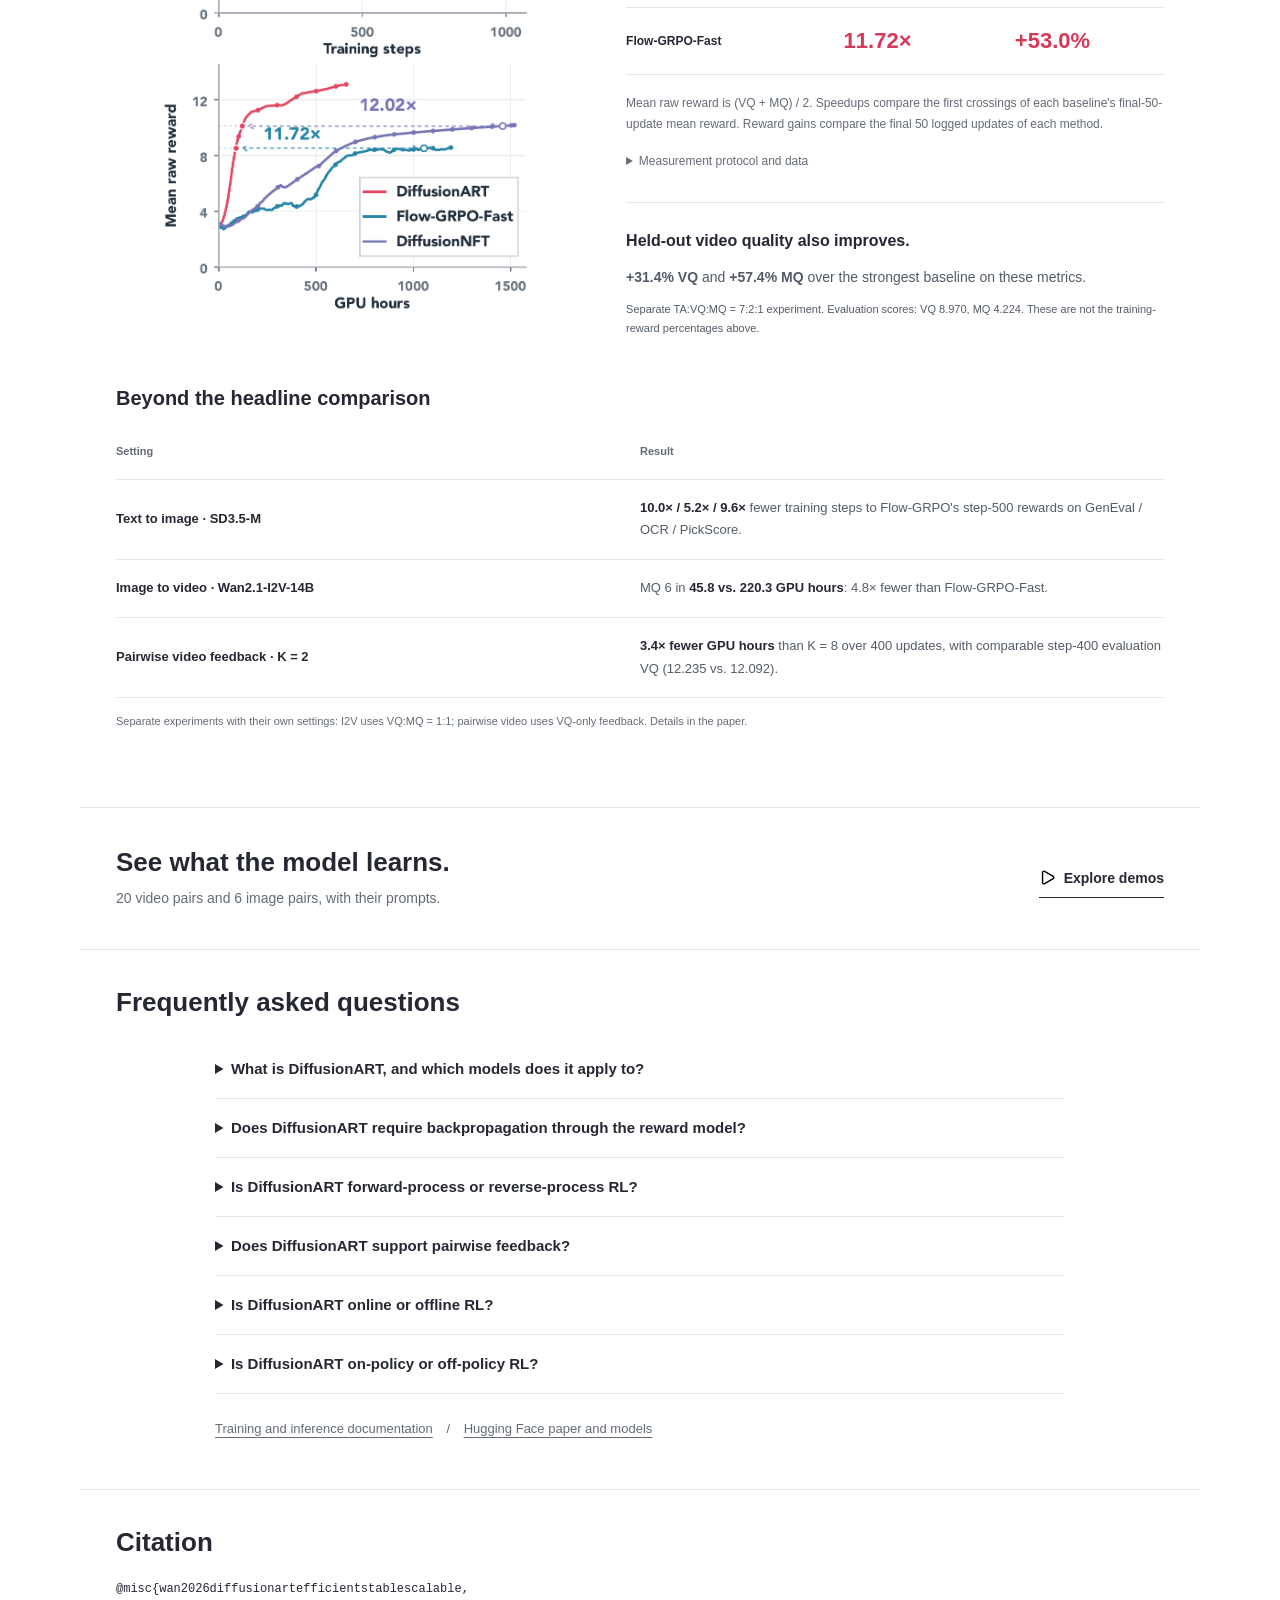
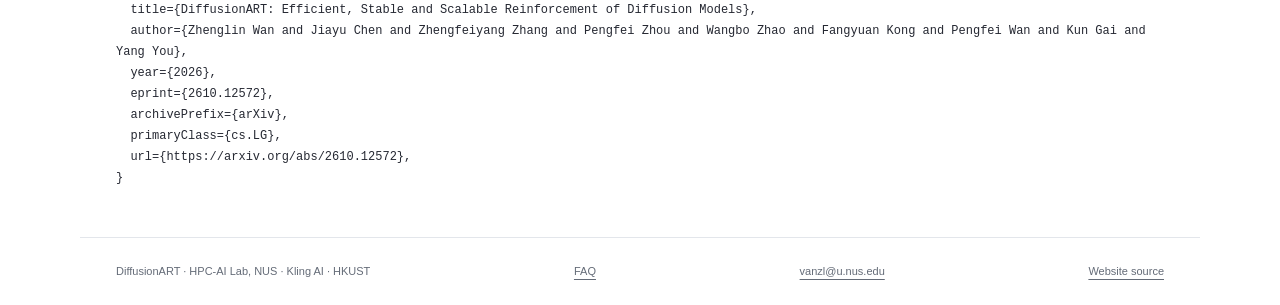
==== commit d4de7974: "Verify project site ownership in Google Search Console" ====
--- a/docs/index.html
+++ b/docs/index.html
@@ -4,6 +4,7 @@
   <meta charset="utf-8">
   <meta name="viewport" content="width=device-width, initial-scale=1">
   <meta name="theme-color" content="#ffffff">
+  <meta name="google-site-verification" content="8De-dze6cAvu3_hmHg9LZLM3bVllGOFpFzsqzgv5lac">
   <meta name="description" content="DiffusionART is group-based online reinforcement learning for diffusion image and video models, with aggregation-first reward guidance, adaptive restoration, and no reward-model backpropagation.">
   <meta property="og:title" content="DiffusionART: Efficient, Stable and Scalable Reinforcement of Diffusion Models">
   <meta property="og:description" content="Aggregation-first guidance and adaptive restoration: 12.02x fewer GPU hours to DiffusionNFT's late-stage mean reward on HunyuanVideo-13B, VQ:MQ=1:1.">
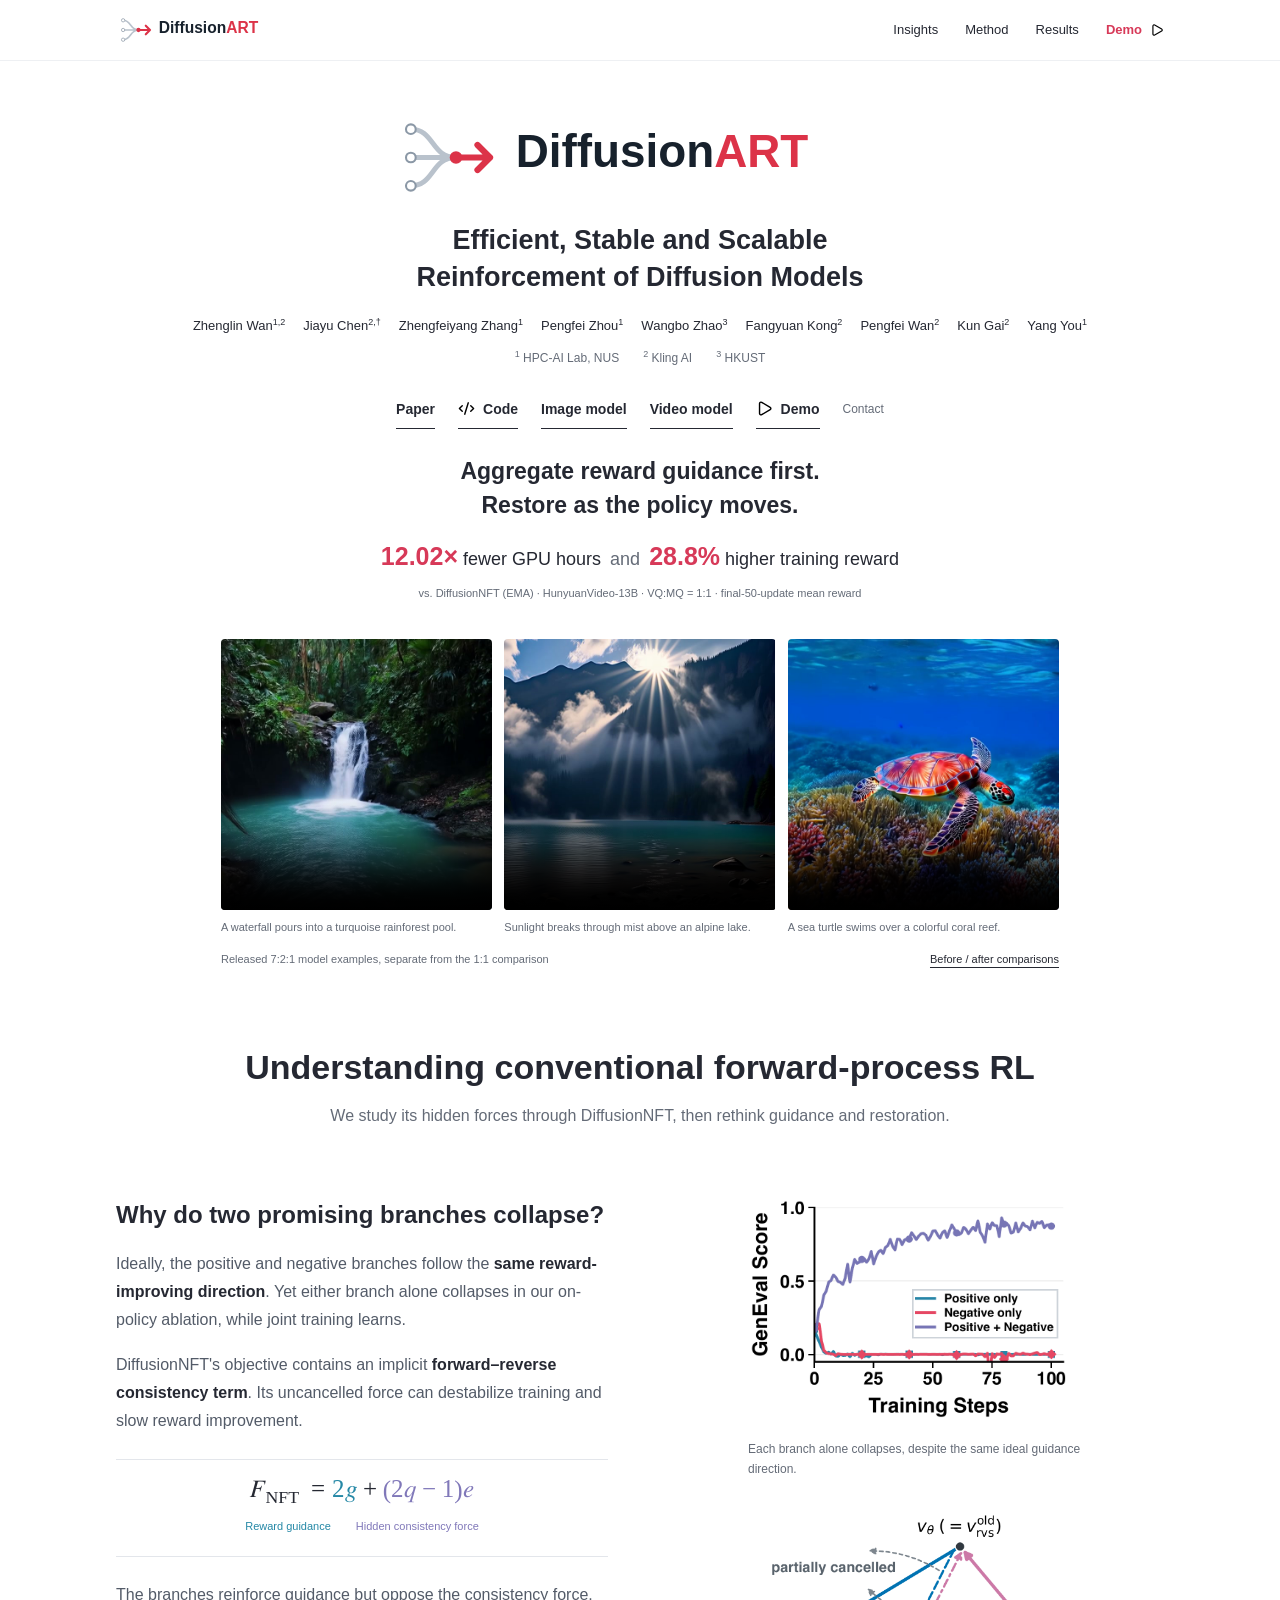
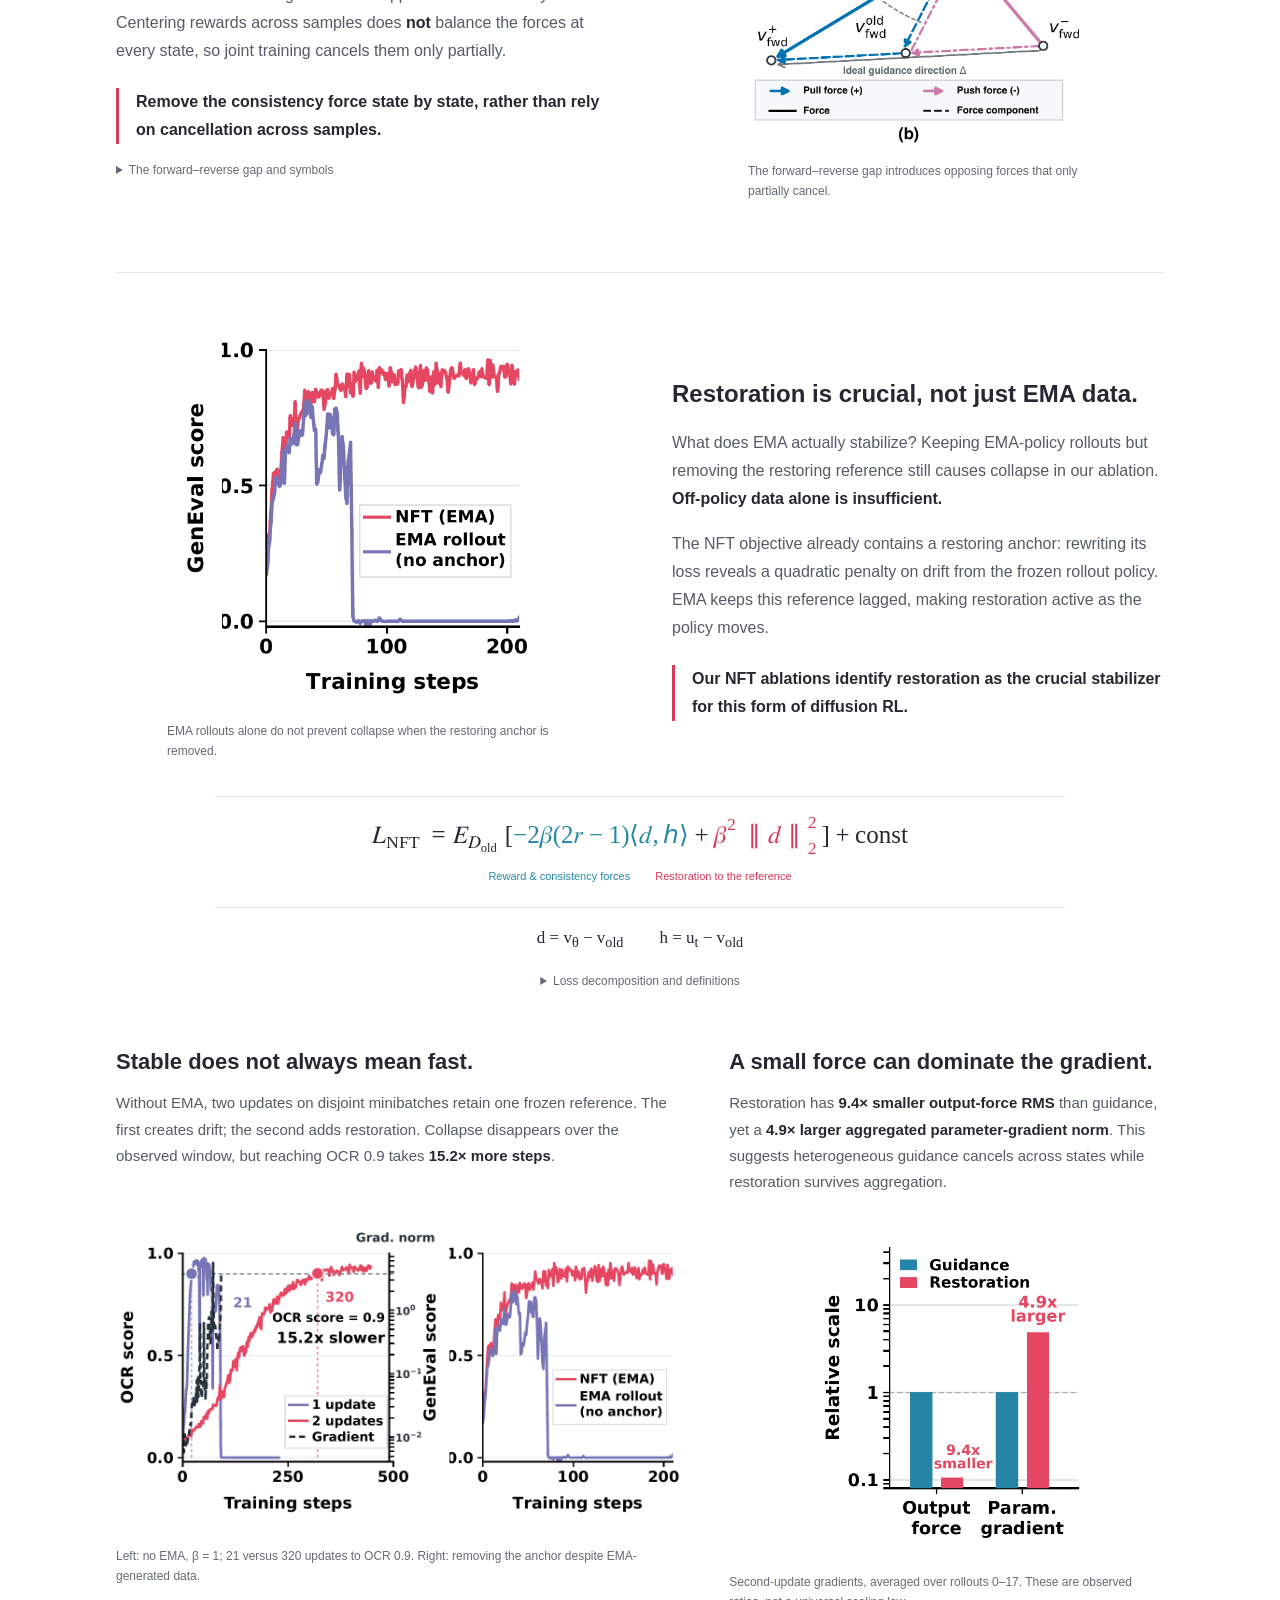
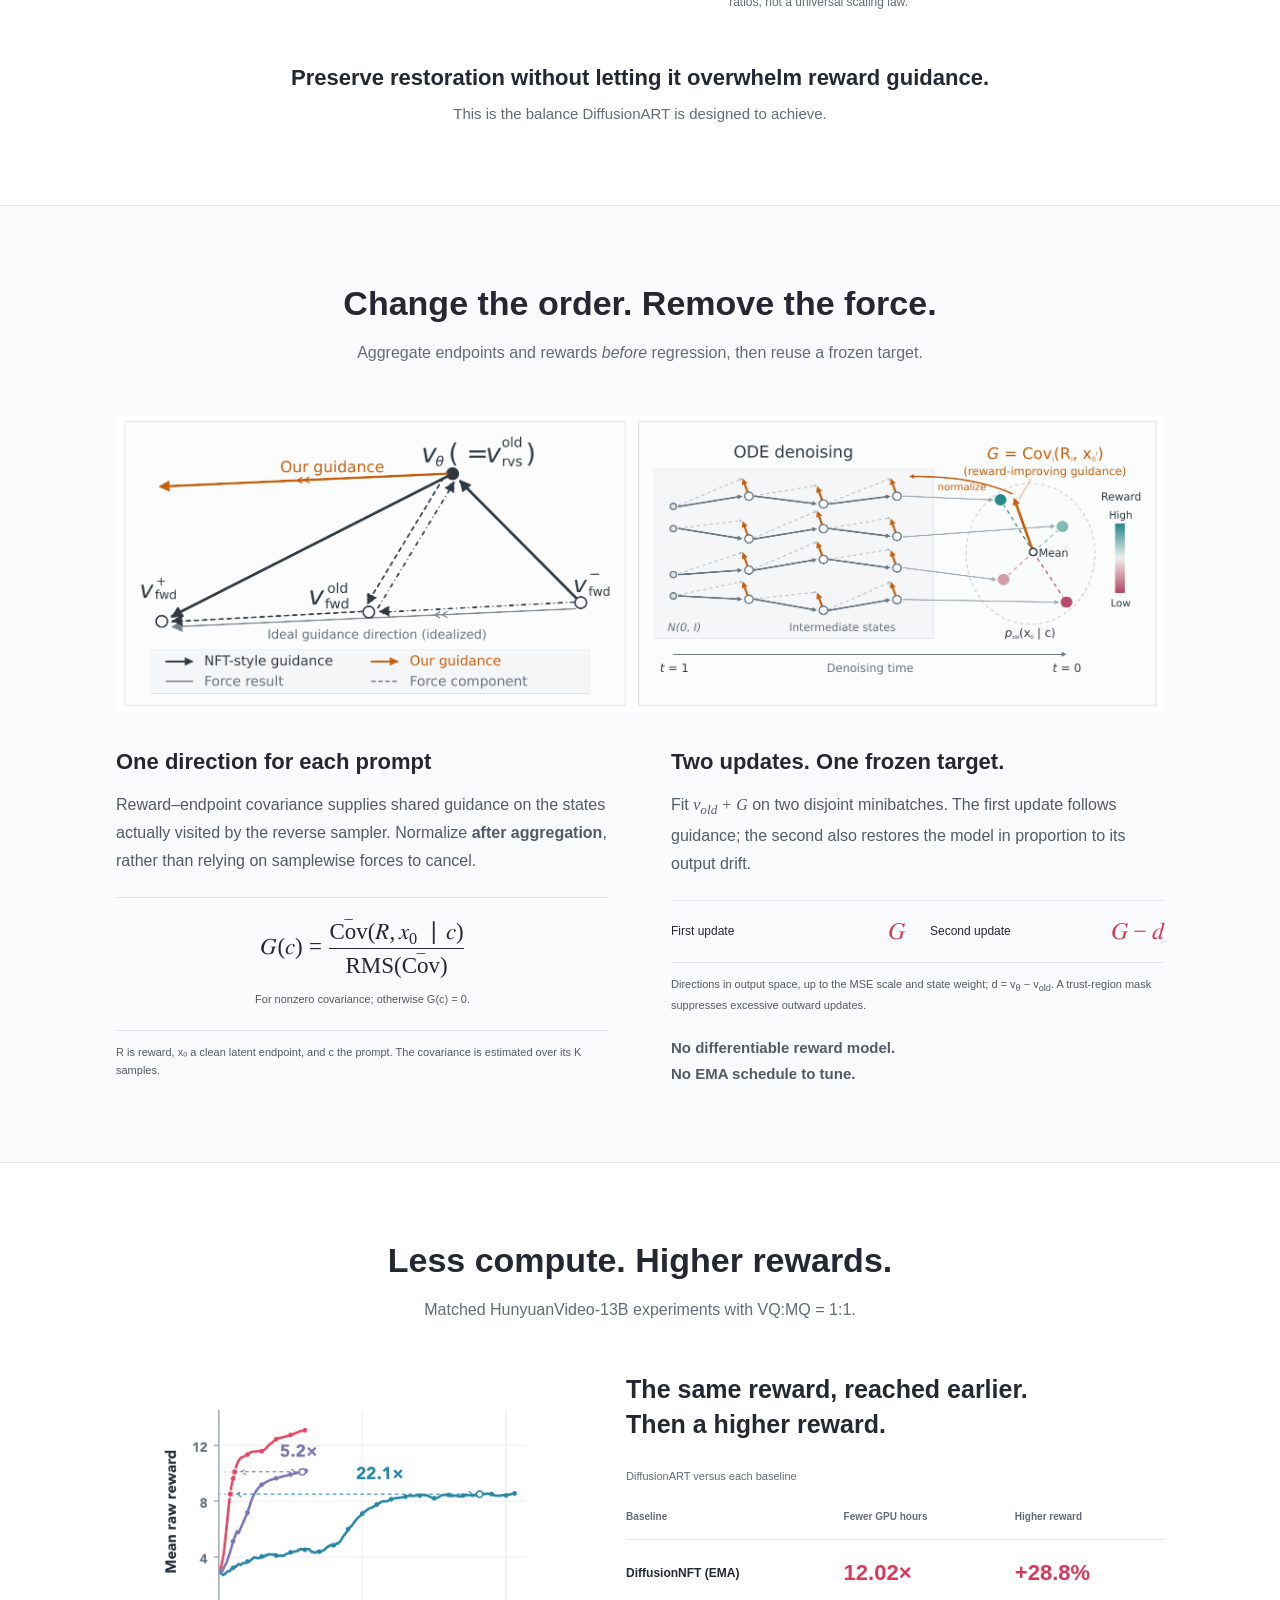
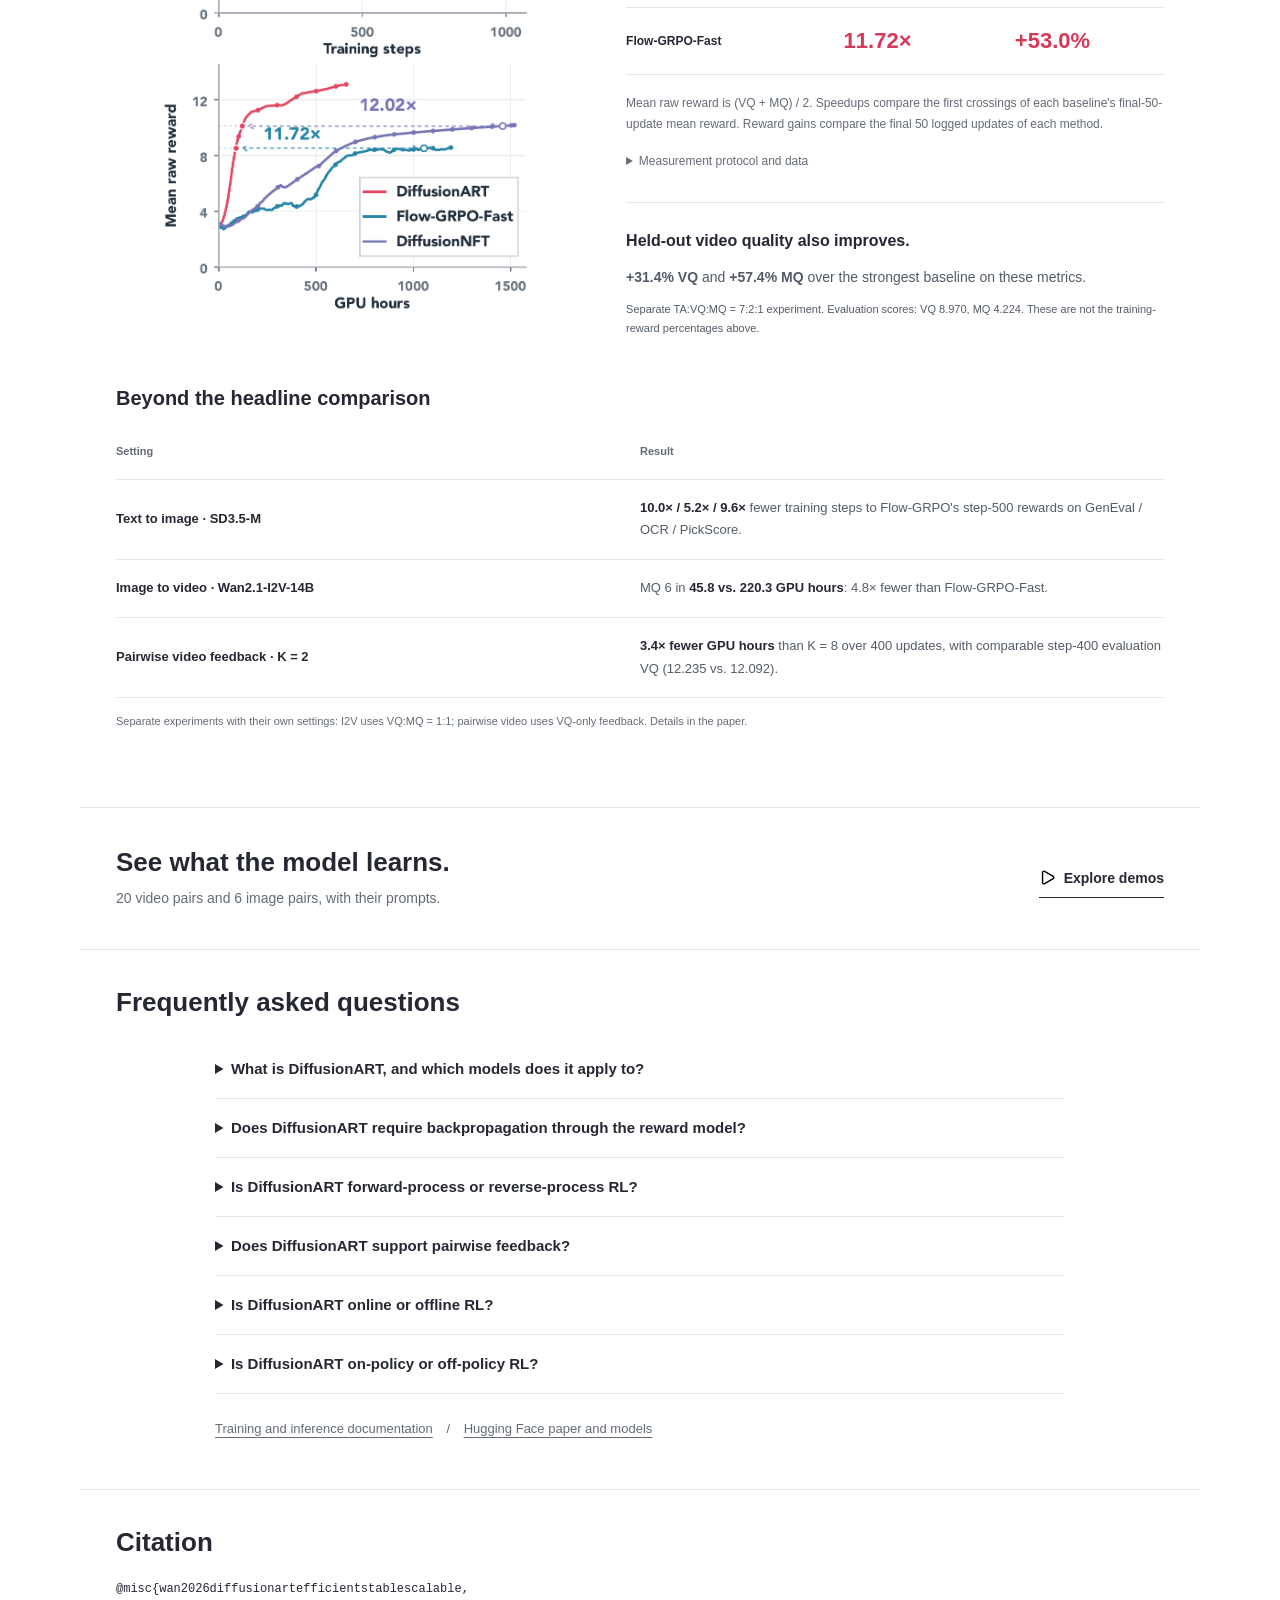
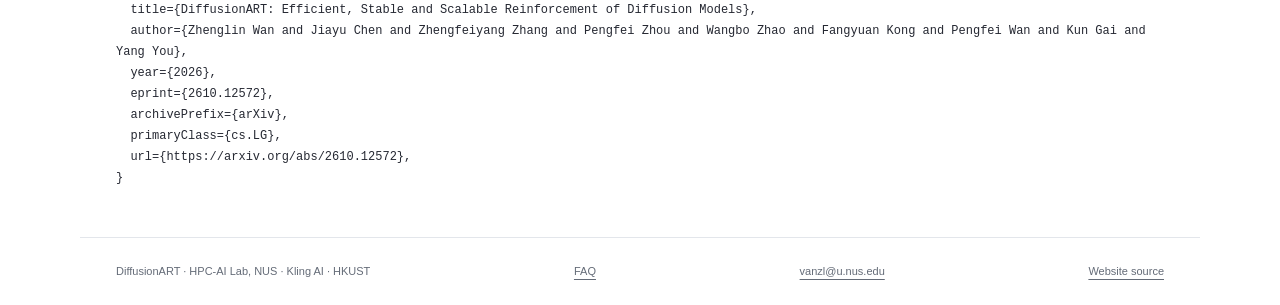
==== commit f04fab35: "Verify project site ownership in Bing Webmaster Tools" ====
--- a/docs/index.html
+++ b/docs/index.html
@@ -5,6 +5,7 @@
   <meta name="viewport" content="width=device-width, initial-scale=1">
   <meta name="theme-color" content="#ffffff">
   <meta name="google-site-verification" content="8De-dze6cAvu3_hmHg9LZLM3bVllGOFpFzsqzgv5lac">
+  <meta name="msvalidate.01" content="24A941E7E50F77FC061F855FB5B998A9">
   <meta name="description" content="DiffusionART is group-based online reinforcement learning for diffusion image and video models, with aggregation-first reward guidance, adaptive restoration, and no reward-model backpropagation.">
   <meta property="og:title" content="DiffusionART: Efficient, Stable and Scalable Reinforcement of Diffusion Models">
   <meta property="og:description" content="Aggregation-first guidance and adaptive restoration: 12.02x fewer GPU hours to DiffusionNFT's late-stage mean reward on HunyuanVideo-13B, VQ:MQ=1:1.">
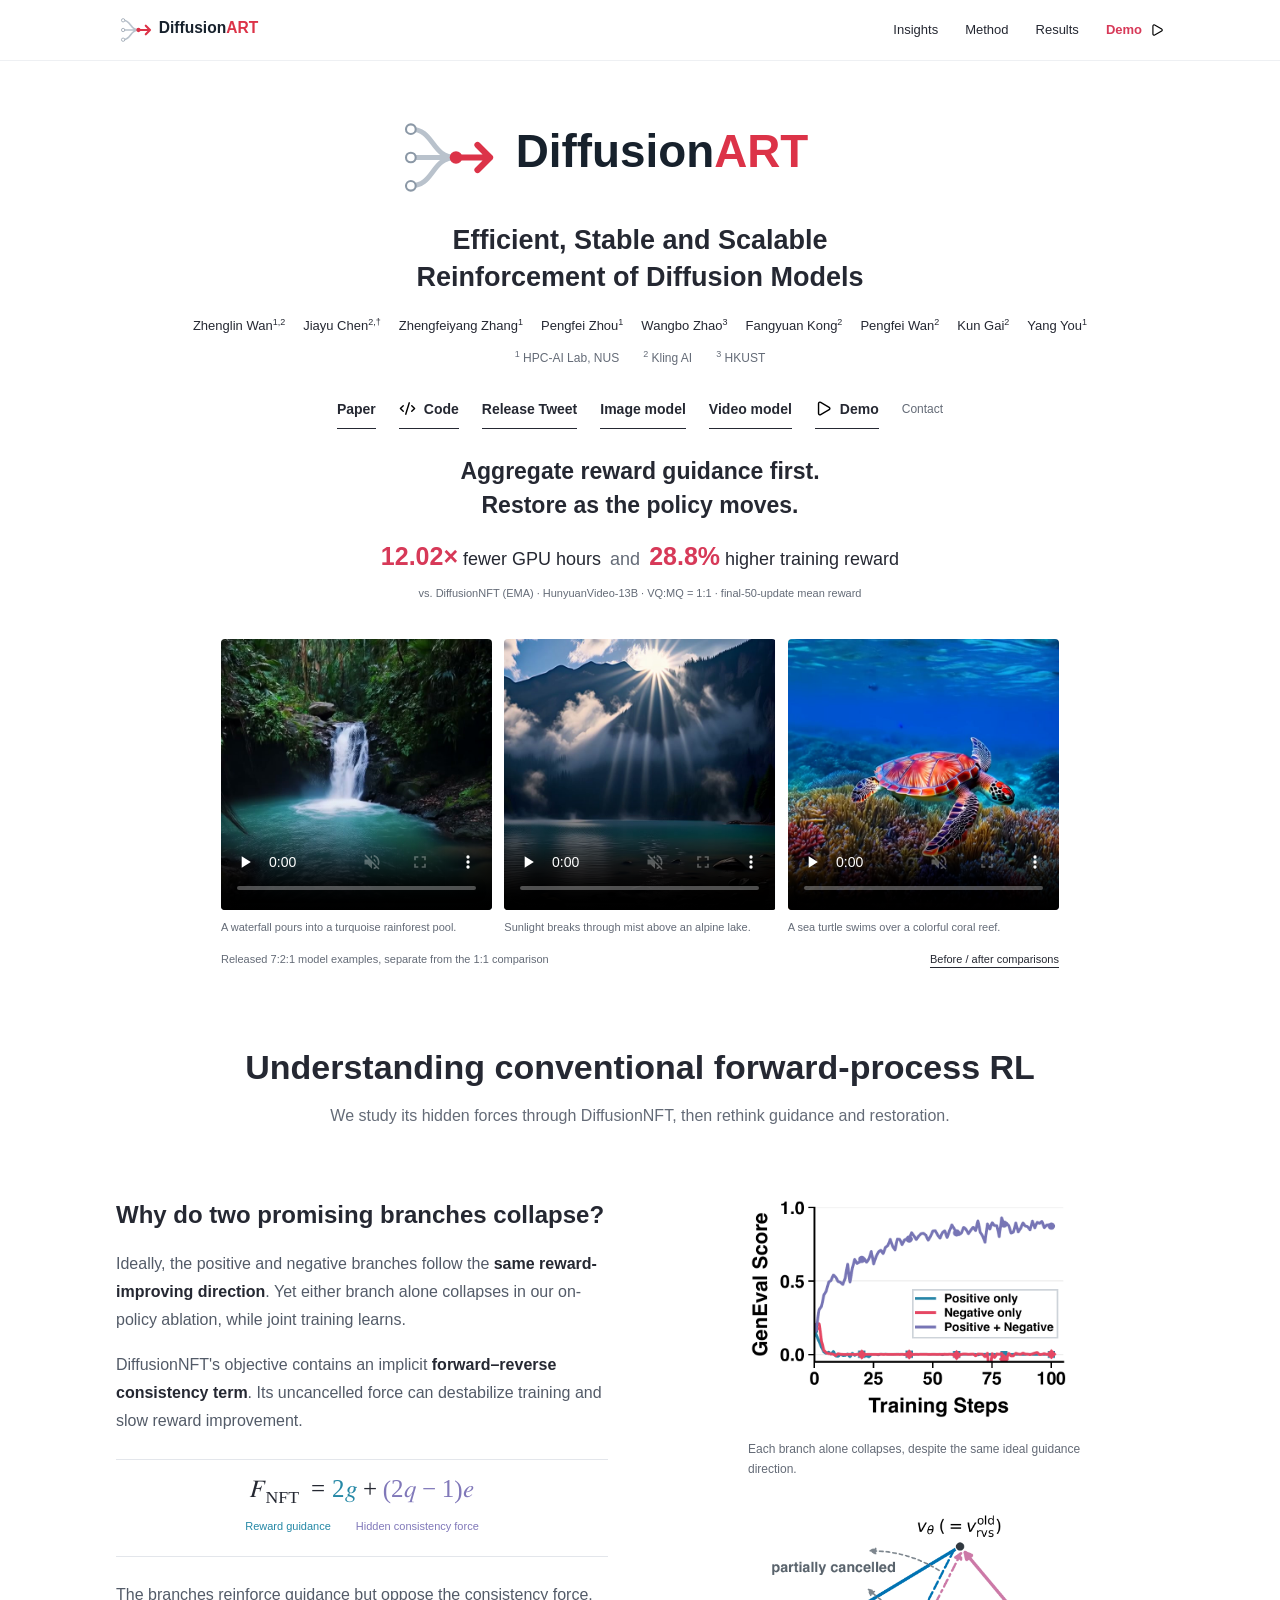
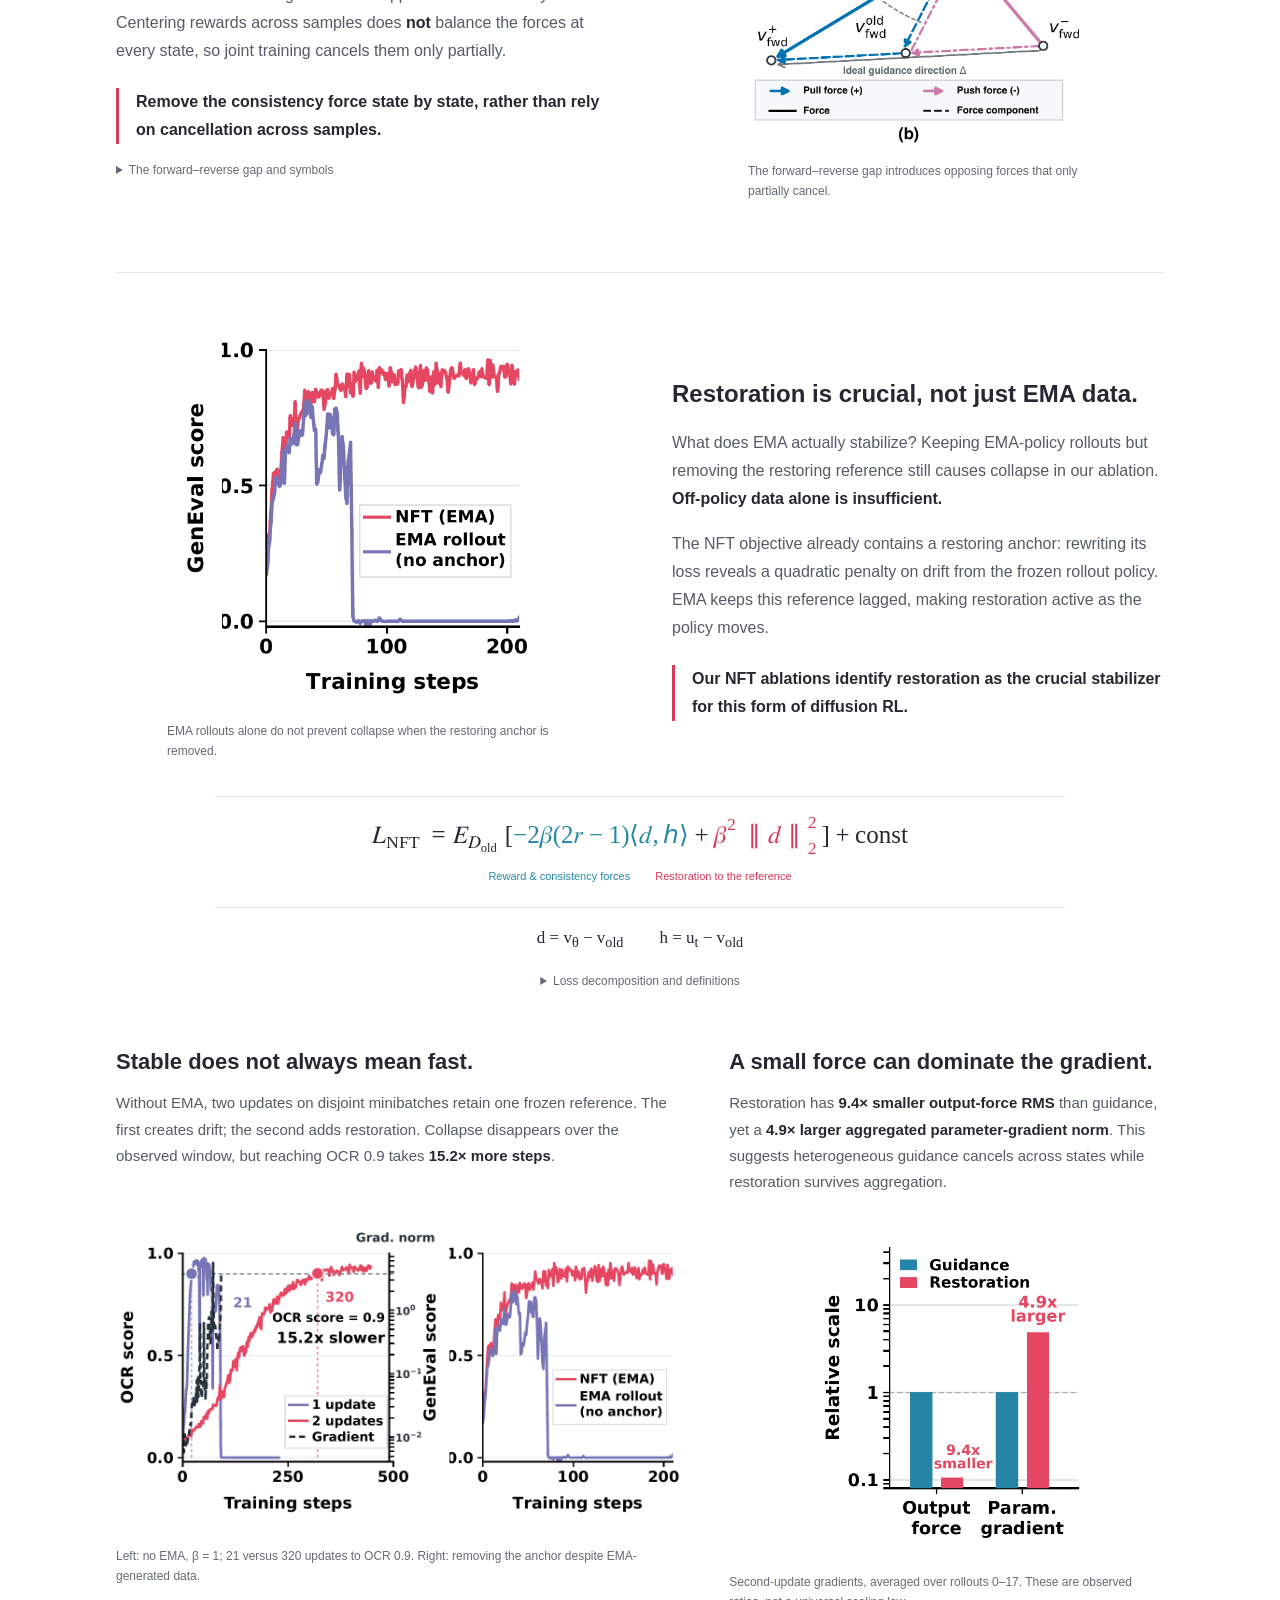
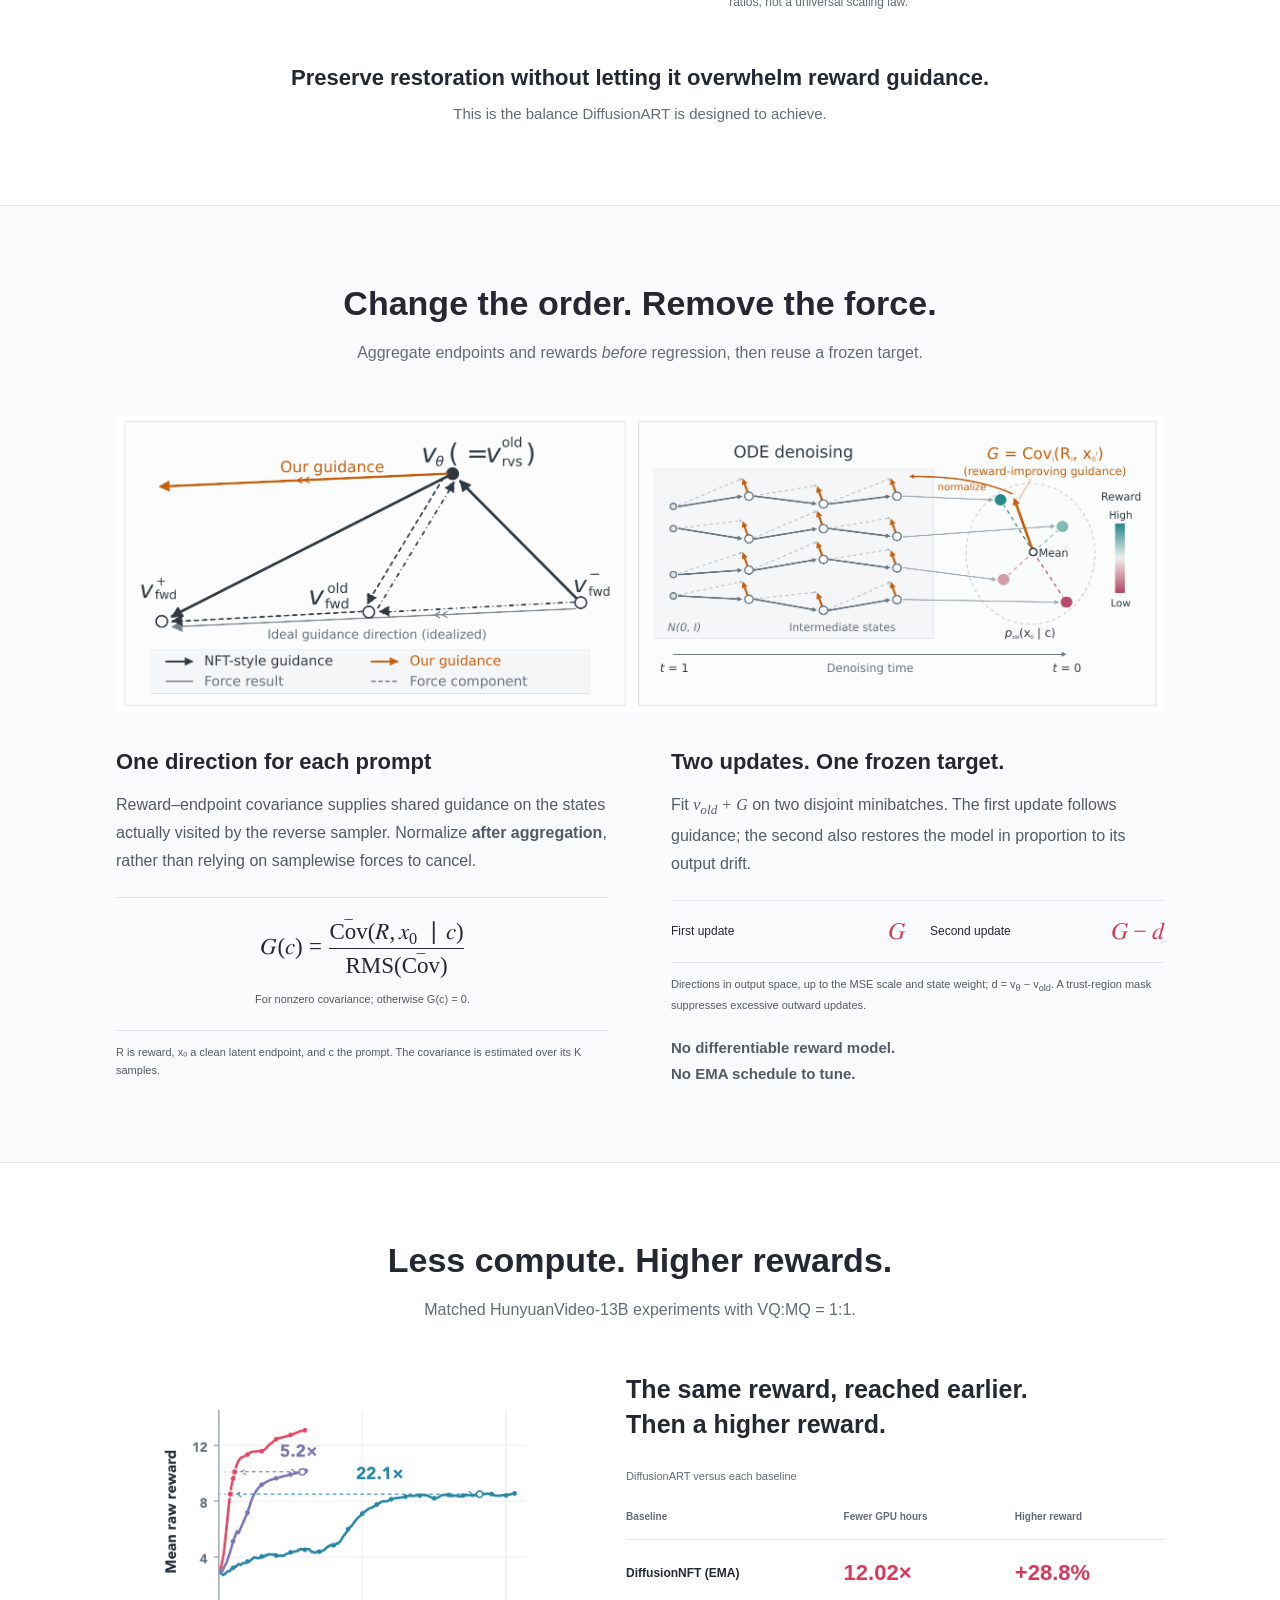
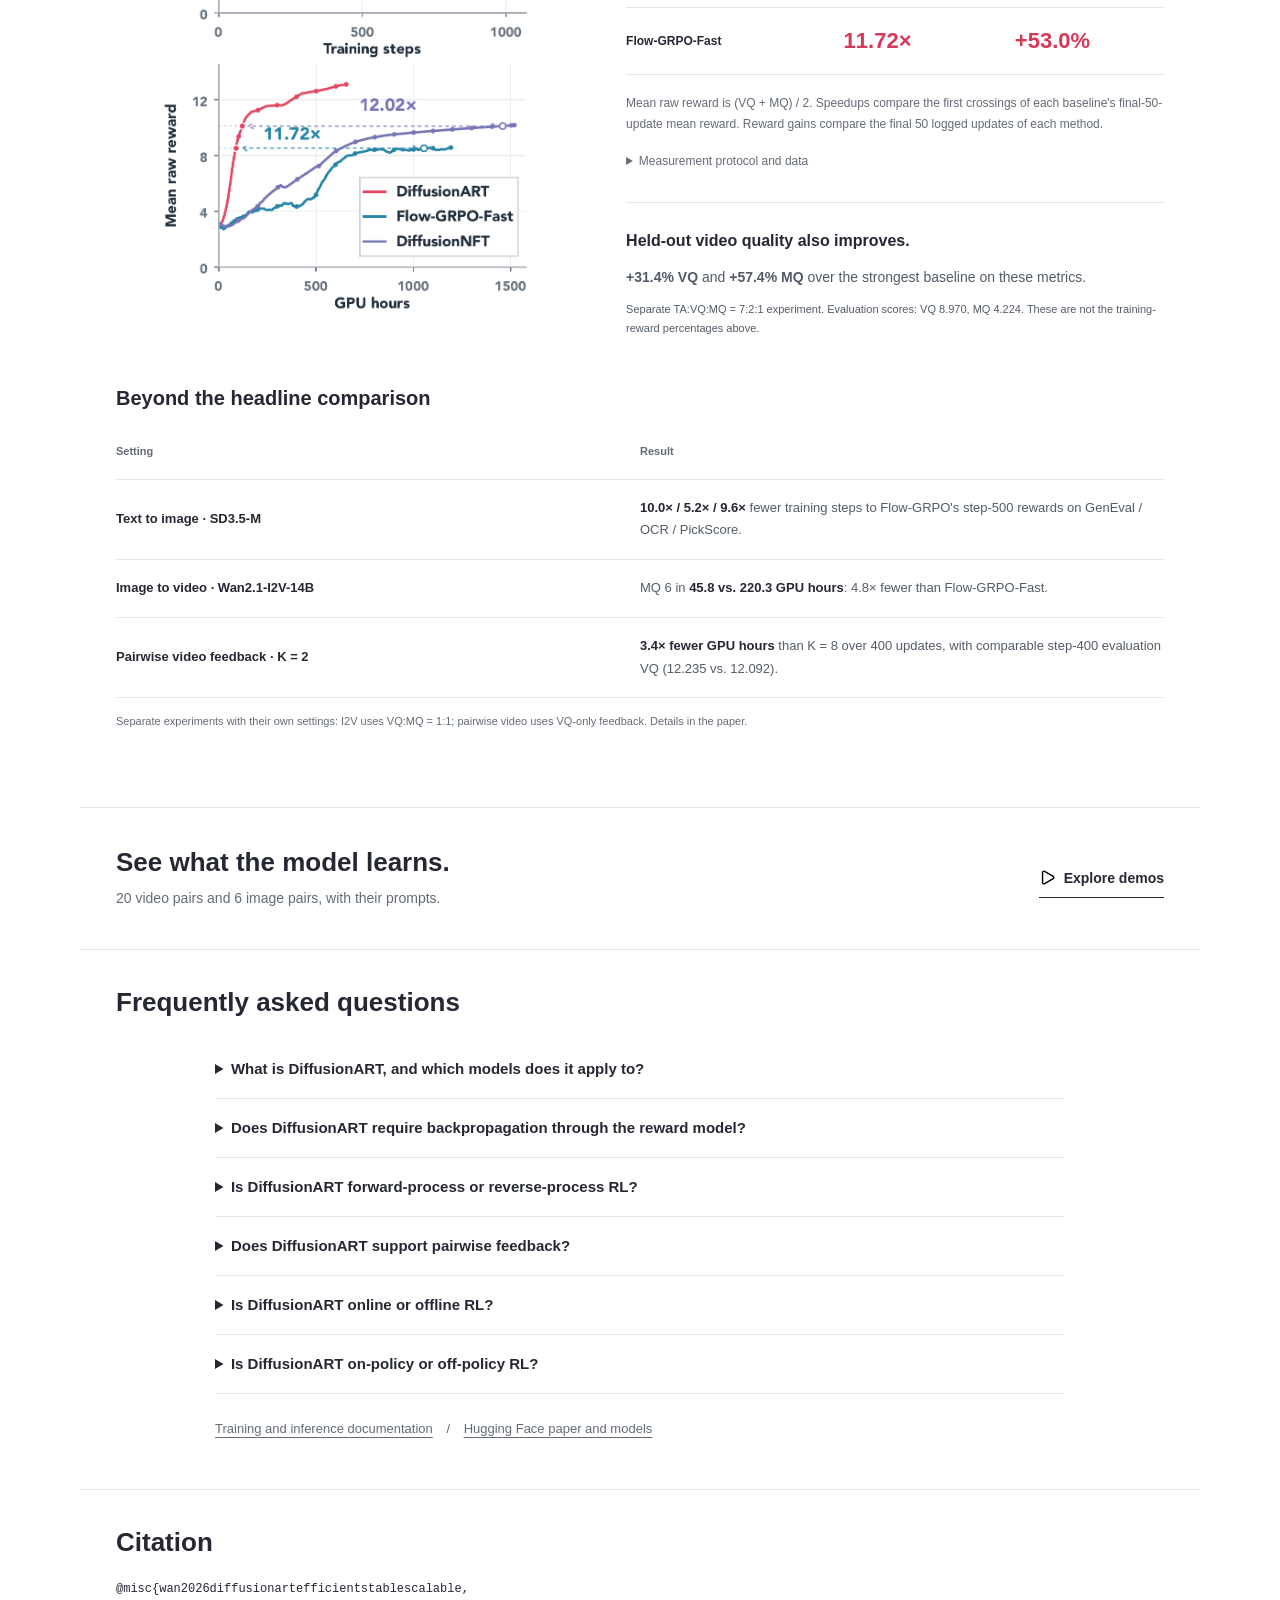
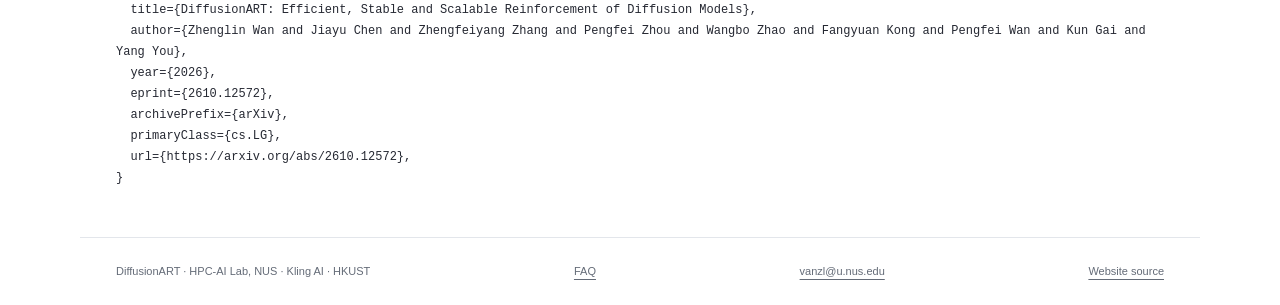
==== commit 940beb9e: "Link release Tweet from project header" ====
--- a/docs/index.html
+++ b/docs/index.html
@@ -44,7 +44,7 @@
         <p class="author-names"><span>Zhenglin Wan<sup>1,2</sup></span><span>Jiayu Chen<sup>2,†</sup></span><span>Zhengfeiyang Zhang<sup>1</sup></span><span>Pengfei Zhou<sup>1</sup></span><span>Wangbo Zhao<sup>3</sup></span><span>Fangyuan Kong<sup>2</sup></span><span>Pengfei Wan<sup>2</sup></span><span>Kun Gai<sup>2</sup></span><span>Yang You<sup>1</sup></span></p>
         <p class="affiliations"><span><sup>1</sup> HPC-AI Lab, NUS</span><span><sup>2</sup> Kling AI</span><span><sup>3</sup> HKUST</span></p>
       </div>
-      <div class="paper-links"><a class="resource-link" href="https://arxiv.org/abs/2610.12572">Paper</a><a class="resource-link" href="https://github.com/vanzll/DiffusionART"><img src="assets/code-xml.svg" width="17" height="17" alt="">Code</a><a class="resource-link" href="https://huggingface.co/vanzl/DiffusionART-SD35M-MultiReward">Image model</a><a class="resource-link" href="https://huggingface.co/vanzl/DiffusionART-HunyuanVideo">Video model</a><a class="resource-link" href="demo.html"><img src="assets/play.svg" width="16" height="16" alt="">Demo</a><a class="contact-link" href="mailto:vanzl@u.nus.edu">Contact</a></div>
+      <div class="paper-links"><a class="resource-link" href="https://arxiv.org/abs/2610.12572">Paper</a><a class="resource-link" href="https://github.com/vanzll/DiffusionART"><img src="assets/code-xml.svg" width="17" height="17" alt="">Code</a><a class="resource-link" href="https://x.com/Vanzllll/status/2109578565893210580">Release Tweet</a><a class="resource-link" href="https://huggingface.co/vanzl/DiffusionART-SD35M-MultiReward">Image model</a><a class="resource-link" href="https://huggingface.co/vanzl/DiffusionART-HunyuanVideo">Video model</a><a class="resource-link" href="demo.html"><img src="assets/play.svg" width="16" height="16" alt="">Demo</a><a class="contact-link" href="mailto:vanzl@u.nus.edu">Contact</a></div>
       <p class="hero-thesis">Aggregate reward guidance first.<br>Restore as the policy moves.</p>
       <p class="hero-result"><strong>12.02×</strong> fewer GPU hours <span>and</span> <strong>28.8%</strong> higher training reward<br><small>vs. DiffusionNFT (EMA) · HunyuanVideo-13B · VQ:MQ = 1:1 · final-50-update mean reward</small></p>
     </header>
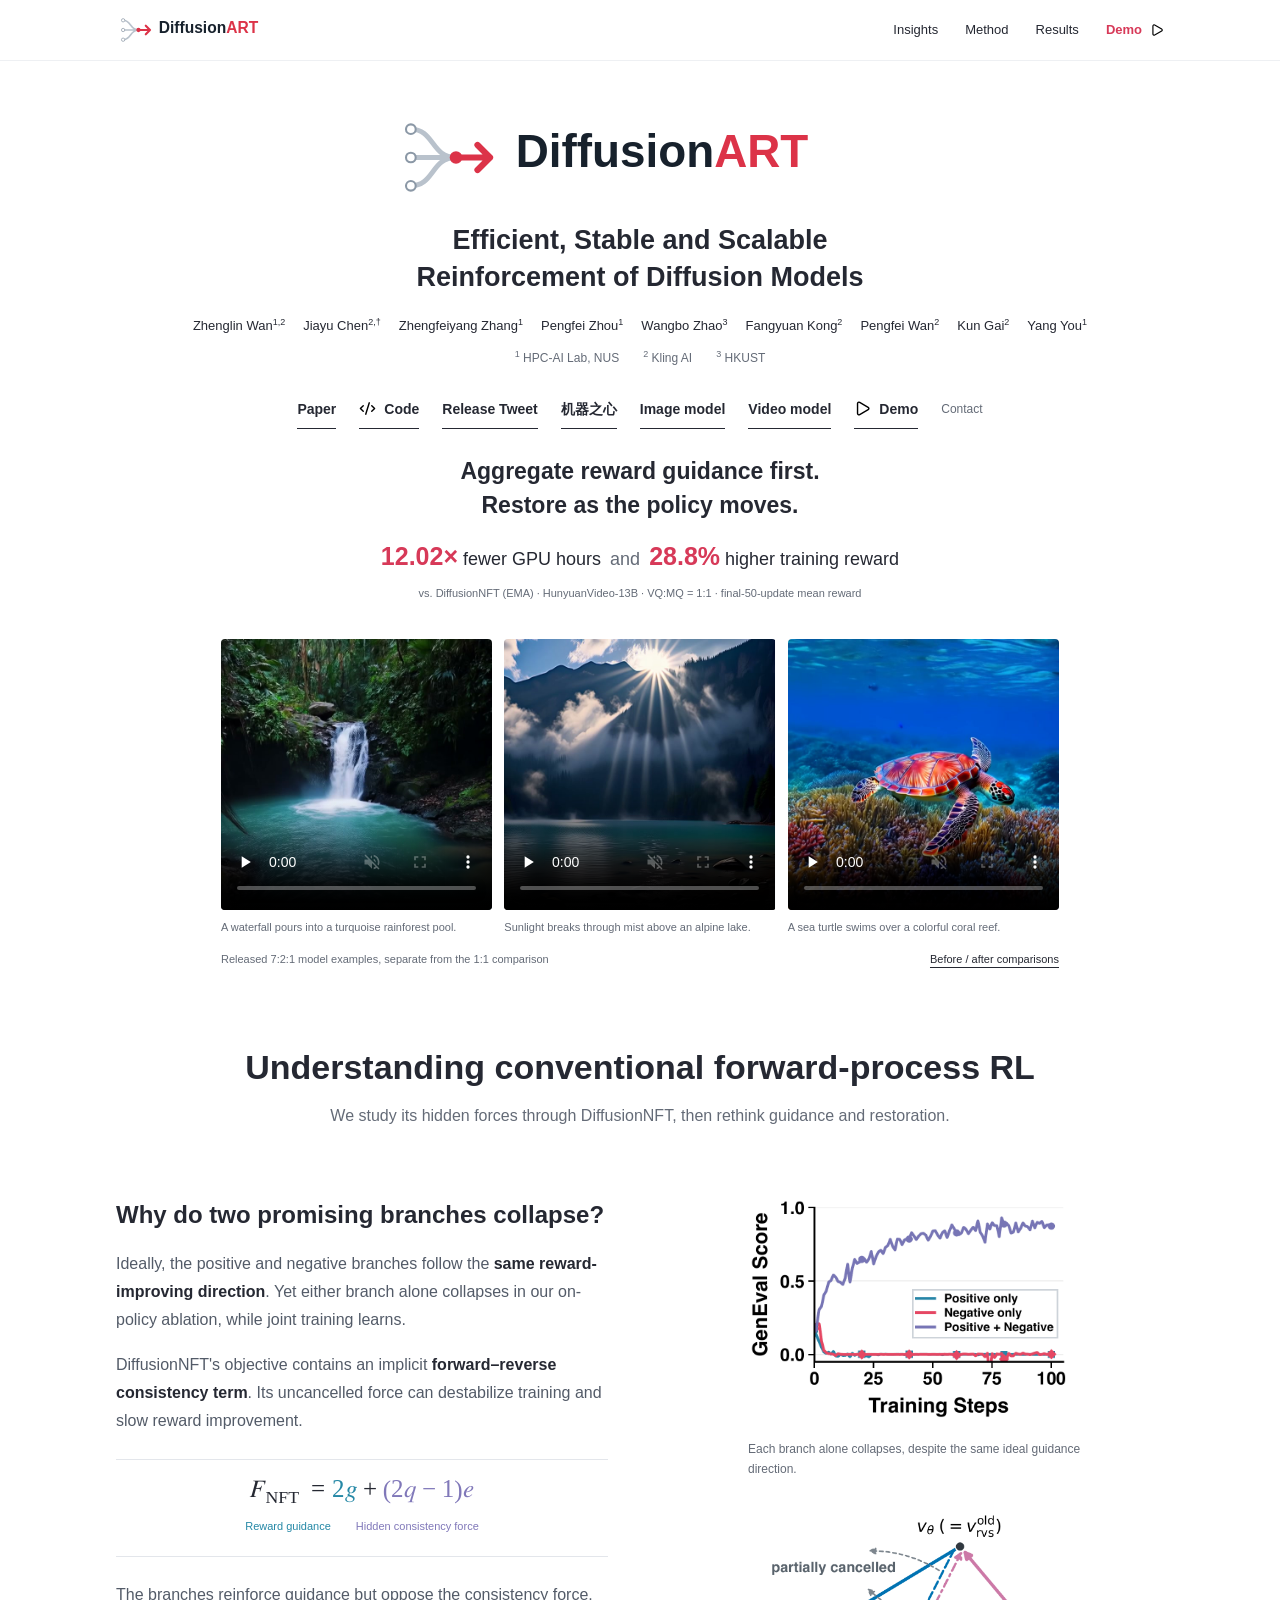
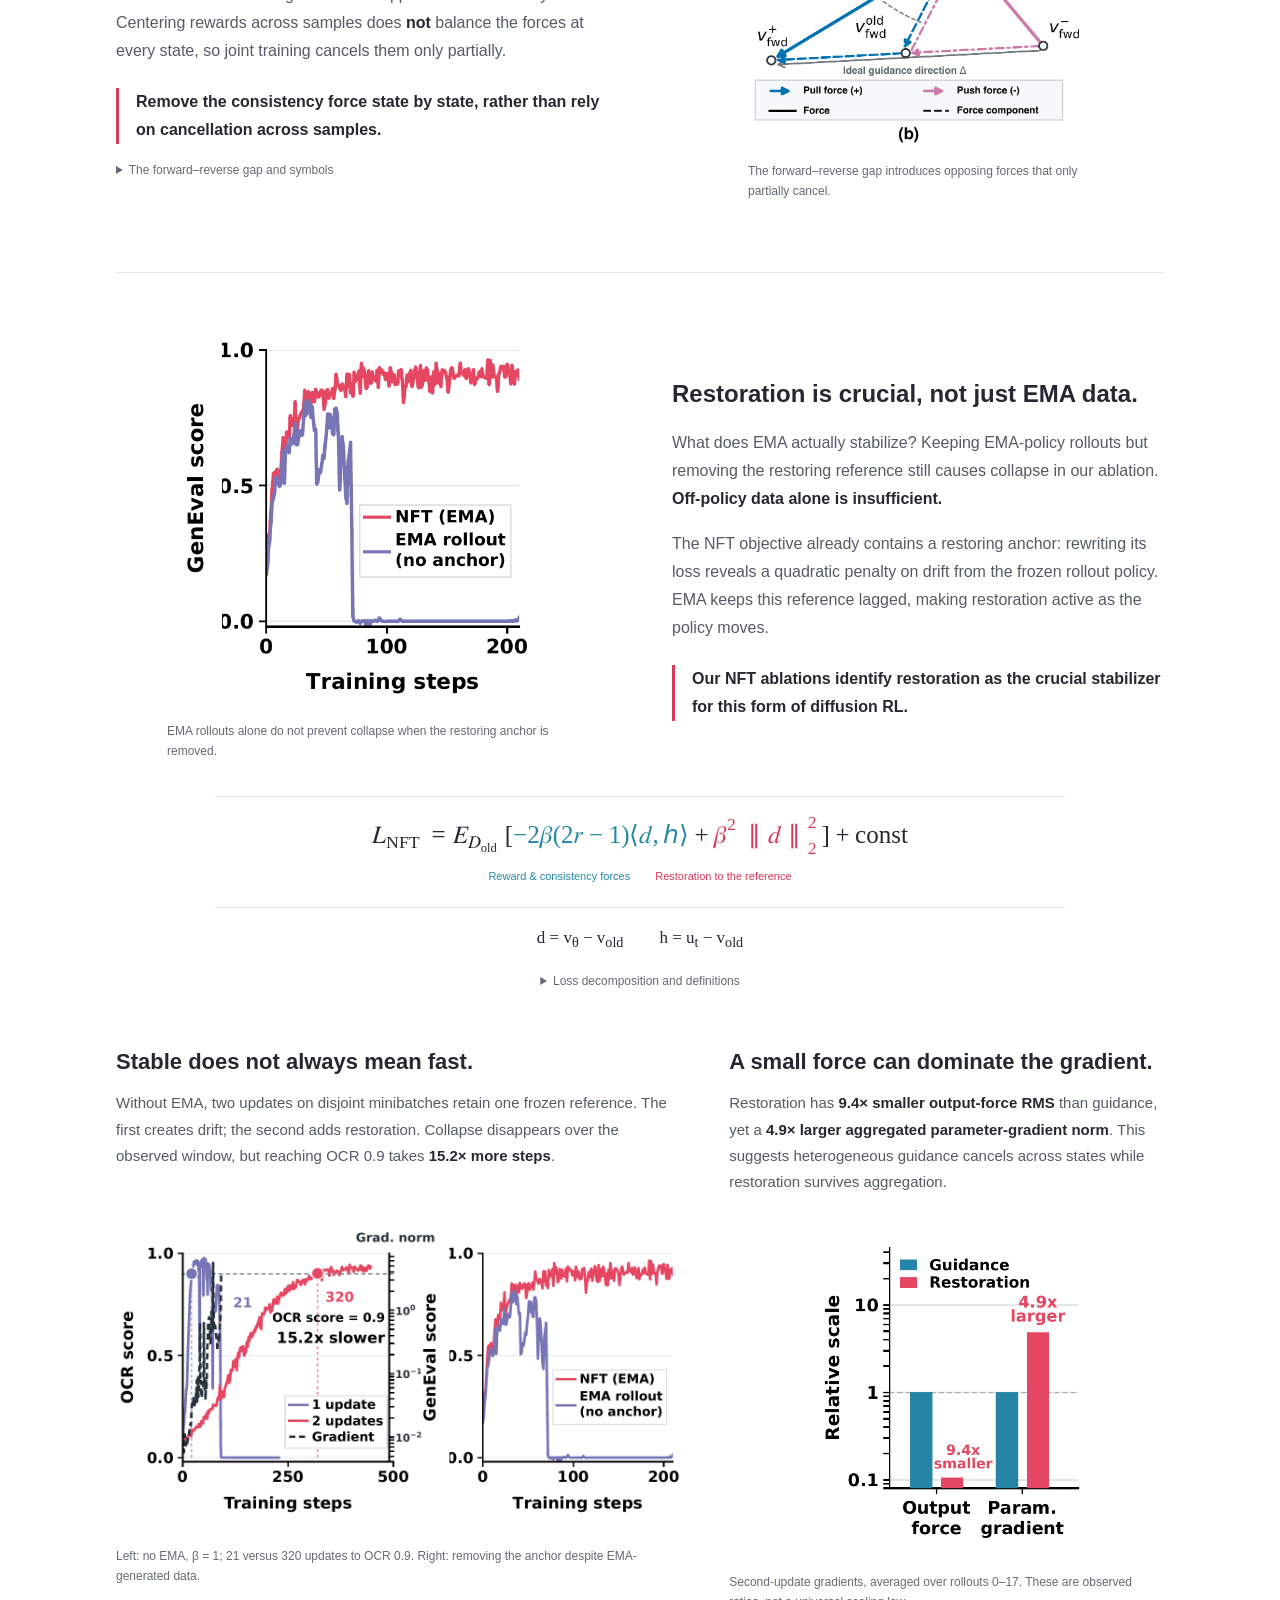
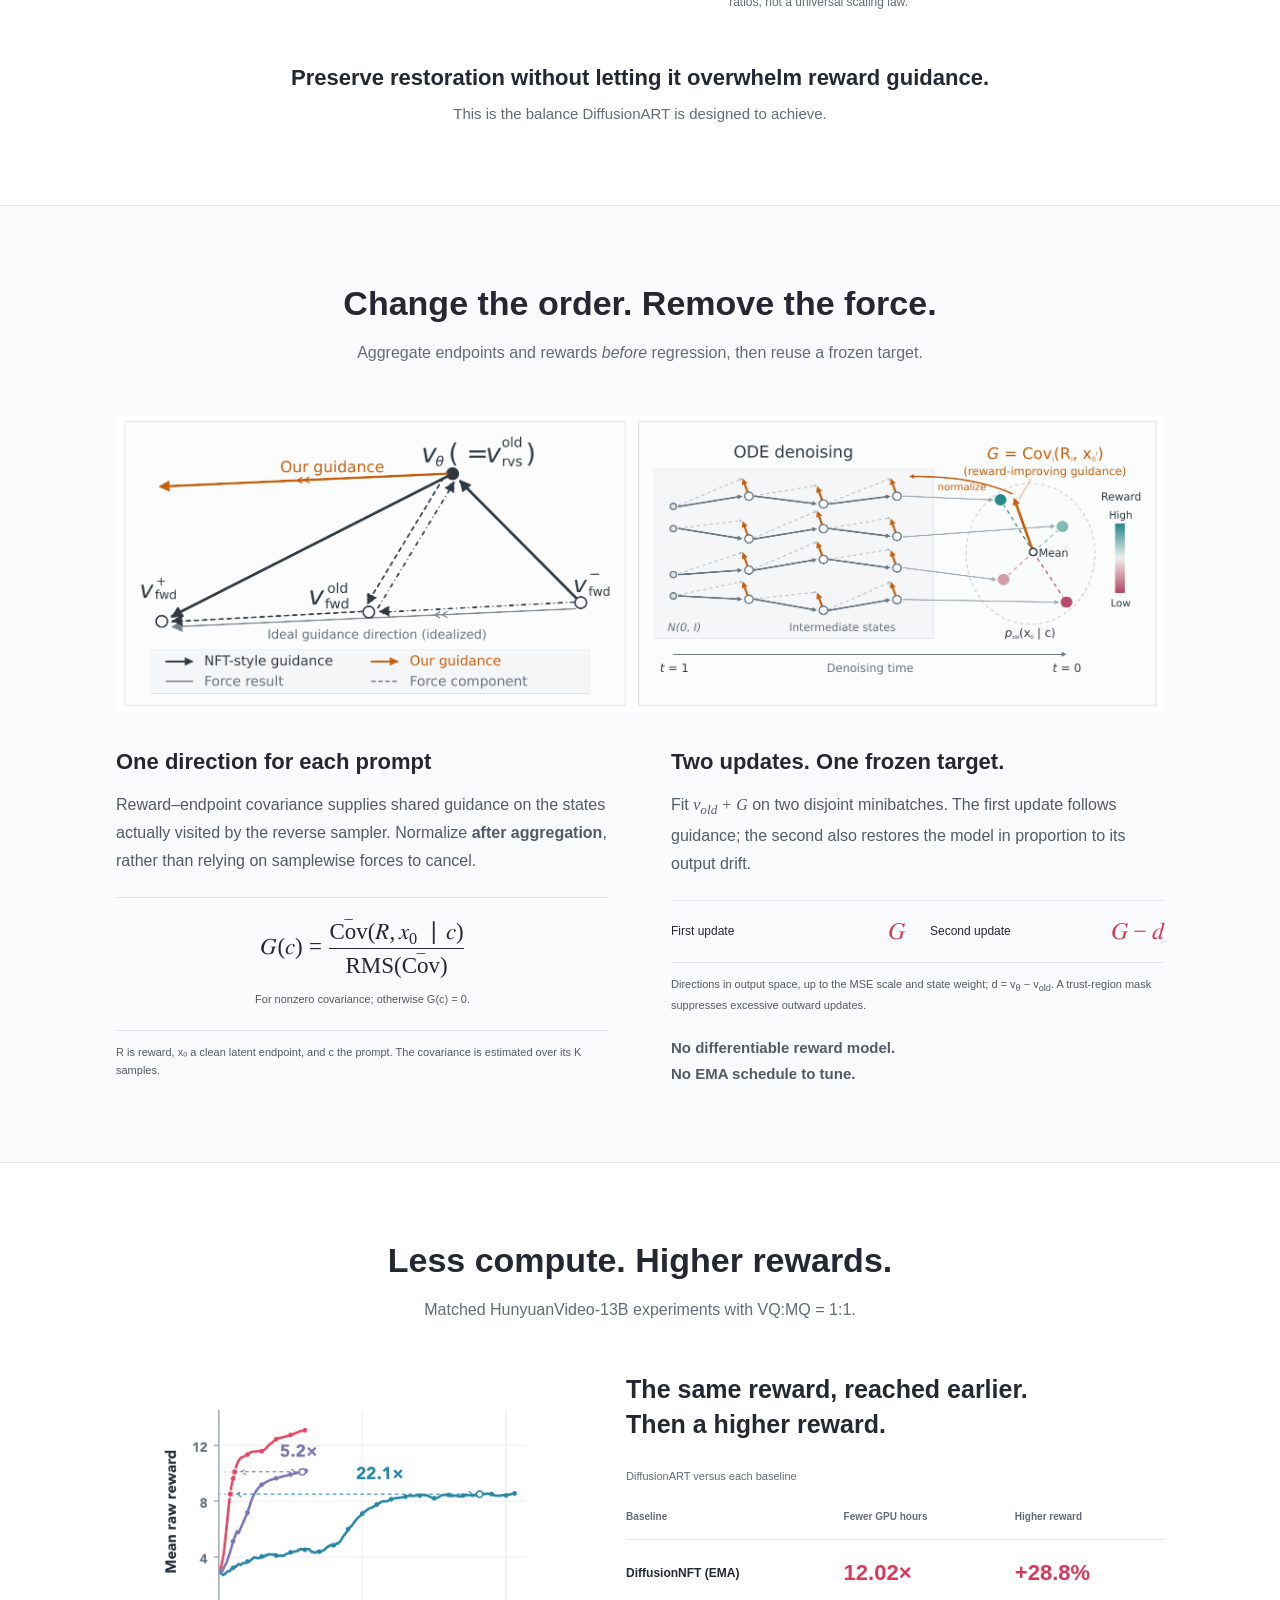
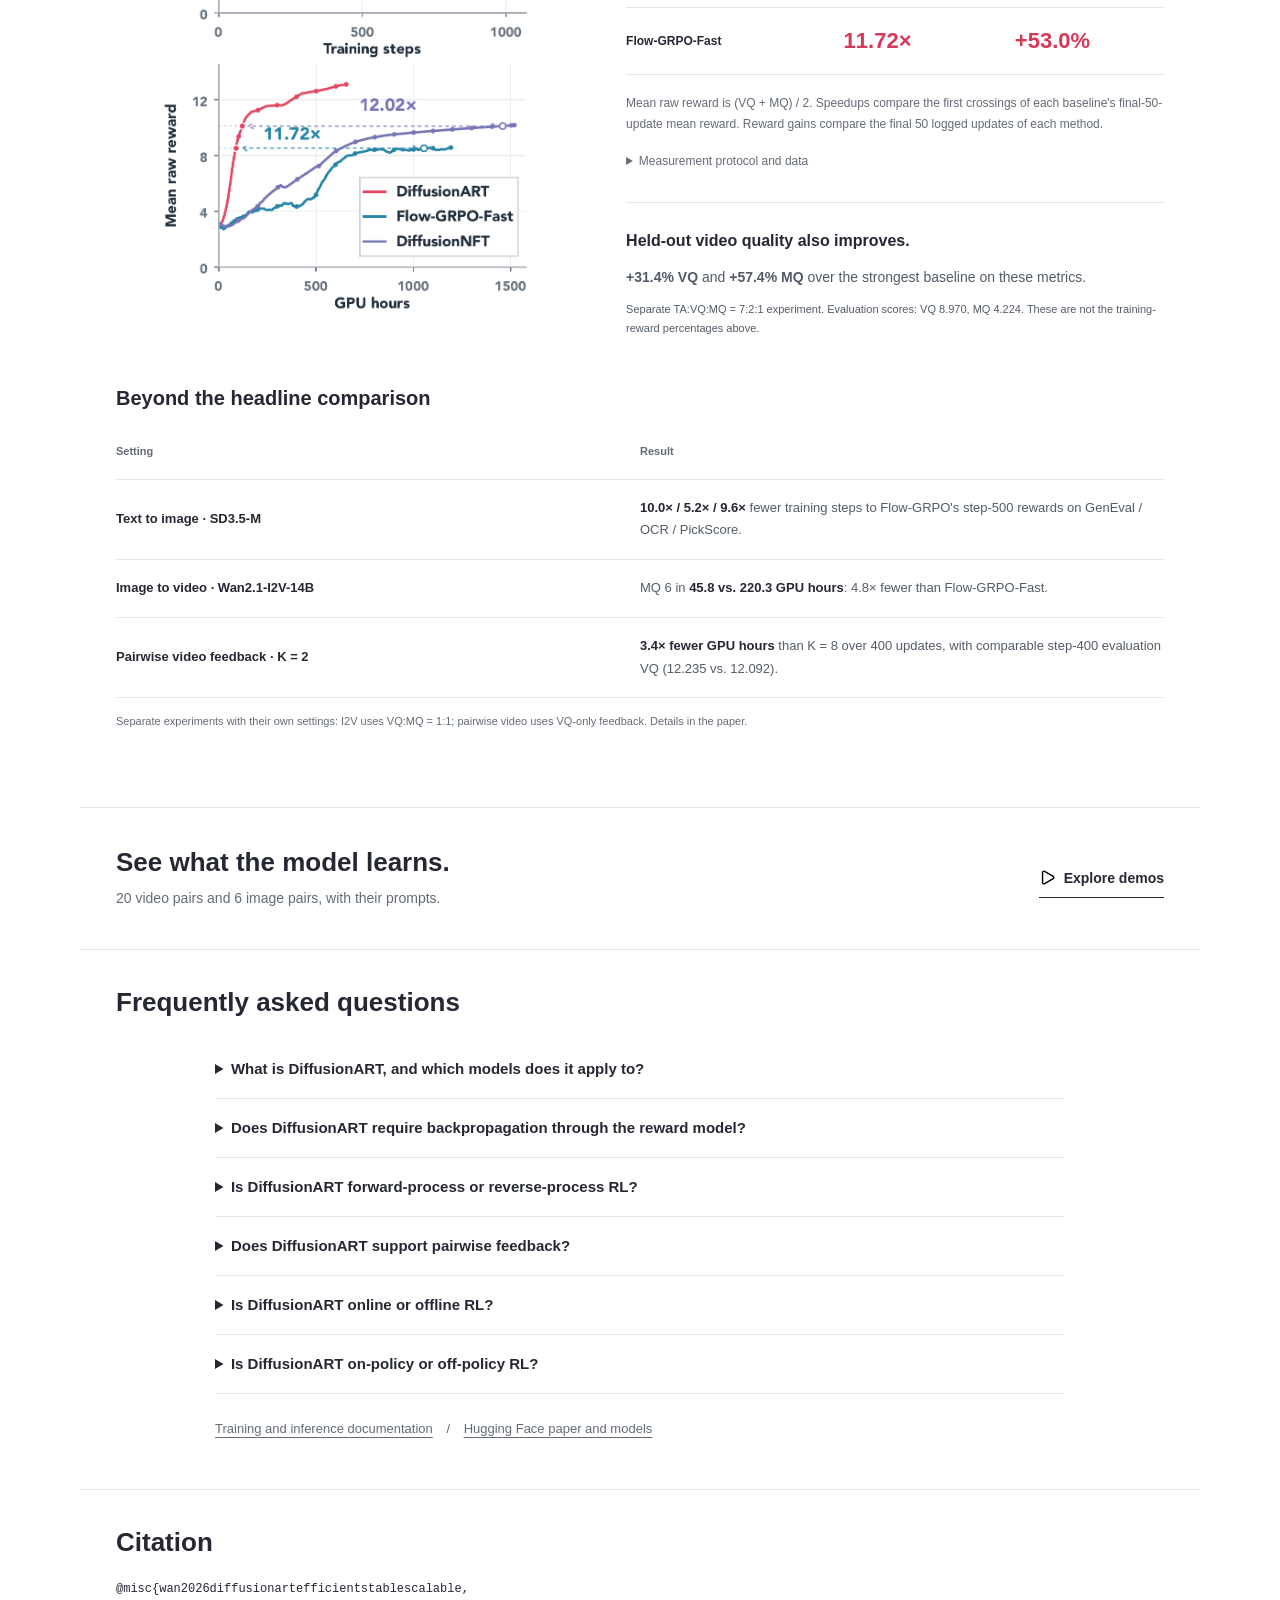
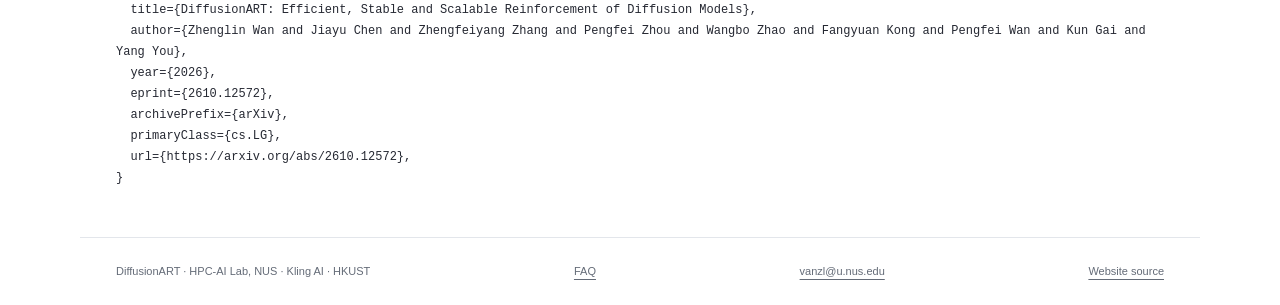
==== commit abe3acf1: "Link Synced media coverage from project header" ====
--- a/docs/index.html
+++ b/docs/index.html
@@ -44,7 +44,7 @@
         <p class="author-names"><span>Zhenglin Wan<sup>1,2</sup></span><span>Jiayu Chen<sup>2,†</sup></span><span>Zhengfeiyang Zhang<sup>1</sup></span><span>Pengfei Zhou<sup>1</sup></span><span>Wangbo Zhao<sup>3</sup></span><span>Fangyuan Kong<sup>2</sup></span><span>Pengfei Wan<sup>2</sup></span><span>Kun Gai<sup>2</sup></span><span>Yang You<sup>1</sup></span></p>
         <p class="affiliations"><span><sup>1</sup> HPC-AI Lab, NUS</span><span><sup>2</sup> Kling AI</span><span><sup>3</sup> HKUST</span></p>
       </div>
-      <div class="paper-links"><a class="resource-link" href="https://arxiv.org/abs/2610.12572">Paper</a><a class="resource-link" href="https://github.com/vanzll/DiffusionART"><img src="assets/code-xml.svg" width="17" height="17" alt="">Code</a><a class="resource-link" href="https://x.com/Vanzllll/status/2109578565893210580">Release Tweet</a><a class="resource-link" href="https://huggingface.co/vanzl/DiffusionART-SD35M-MultiReward">Image model</a><a class="resource-link" href="https://huggingface.co/vanzl/DiffusionART-HunyuanVideo">Video model</a><a class="resource-link" href="demo.html"><img src="assets/play.svg" width="16" height="16" alt="">Demo</a><a class="contact-link" href="mailto:vanzl@u.nus.edu">Contact</a></div>
+      <div class="paper-links"><a class="resource-link" href="https://arxiv.org/abs/2610.12572">Paper</a><a class="resource-link" href="https://github.com/vanzll/DiffusionART"><img src="assets/code-xml.svg" width="17" height="17" alt="">Code</a><a class="resource-link" href="https://x.com/Vanzllll/status/2109578565893210580">Release Tweet</a><a class="resource-link" href="https://mp.weixin.qq.com/s/i7VJo2lvycS6jppsJMcWjQ">机器之心</a><a class="resource-link" href="https://huggingface.co/vanzl/DiffusionART-SD35M-MultiReward">Image model</a><a class="resource-link" href="https://huggingface.co/vanzl/DiffusionART-HunyuanVideo">Video model</a><a class="resource-link" href="demo.html"><img src="assets/play.svg" width="16" height="16" alt="">Demo</a><a class="contact-link" href="mailto:vanzl@u.nus.edu">Contact</a></div>
       <p class="hero-thesis">Aggregate reward guidance first.<br>Restore as the policy moves.</p>
       <p class="hero-result"><strong>12.02×</strong> fewer GPU hours <span>and</span> <strong>28.8%</strong> higher training reward<br><small>vs. DiffusionNFT (EMA) · HunyuanVideo-13B · VQ:MQ = 1:1 · final-50-update mean reward</small></p>
     </header>
